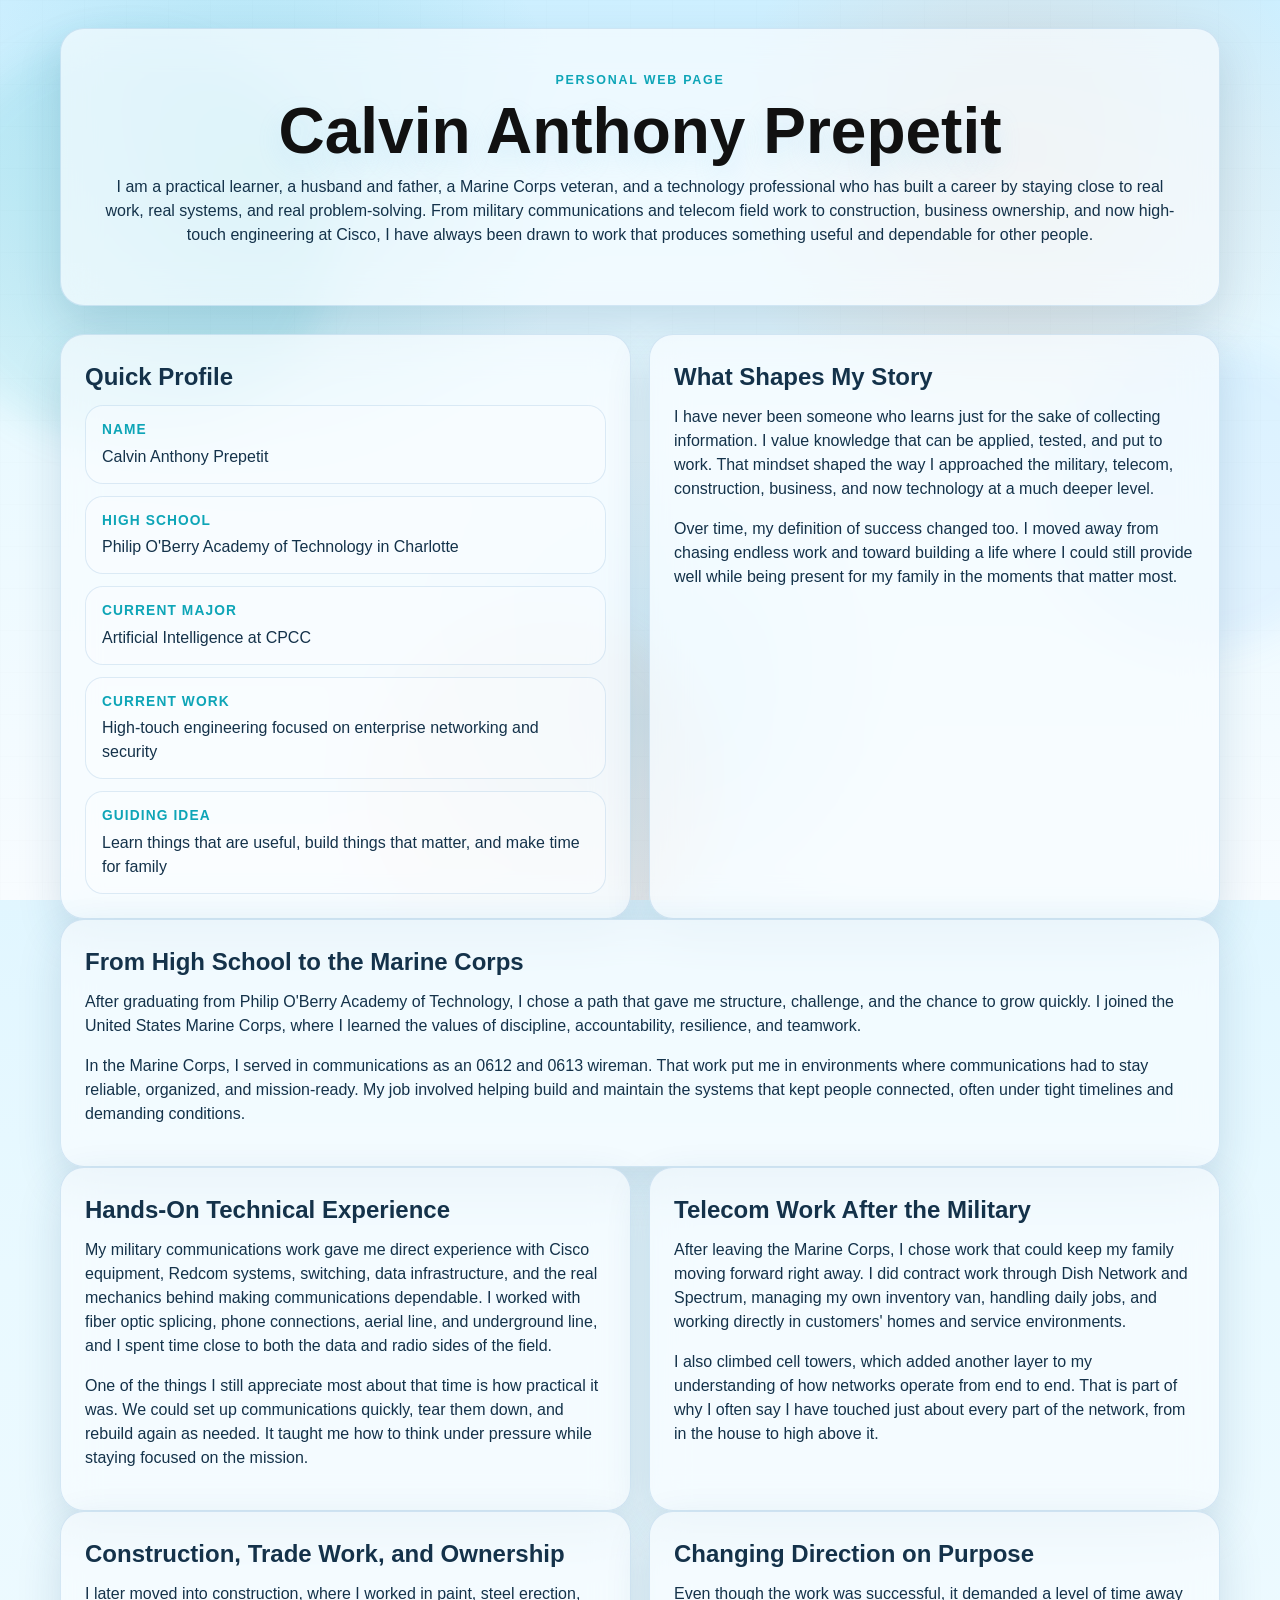
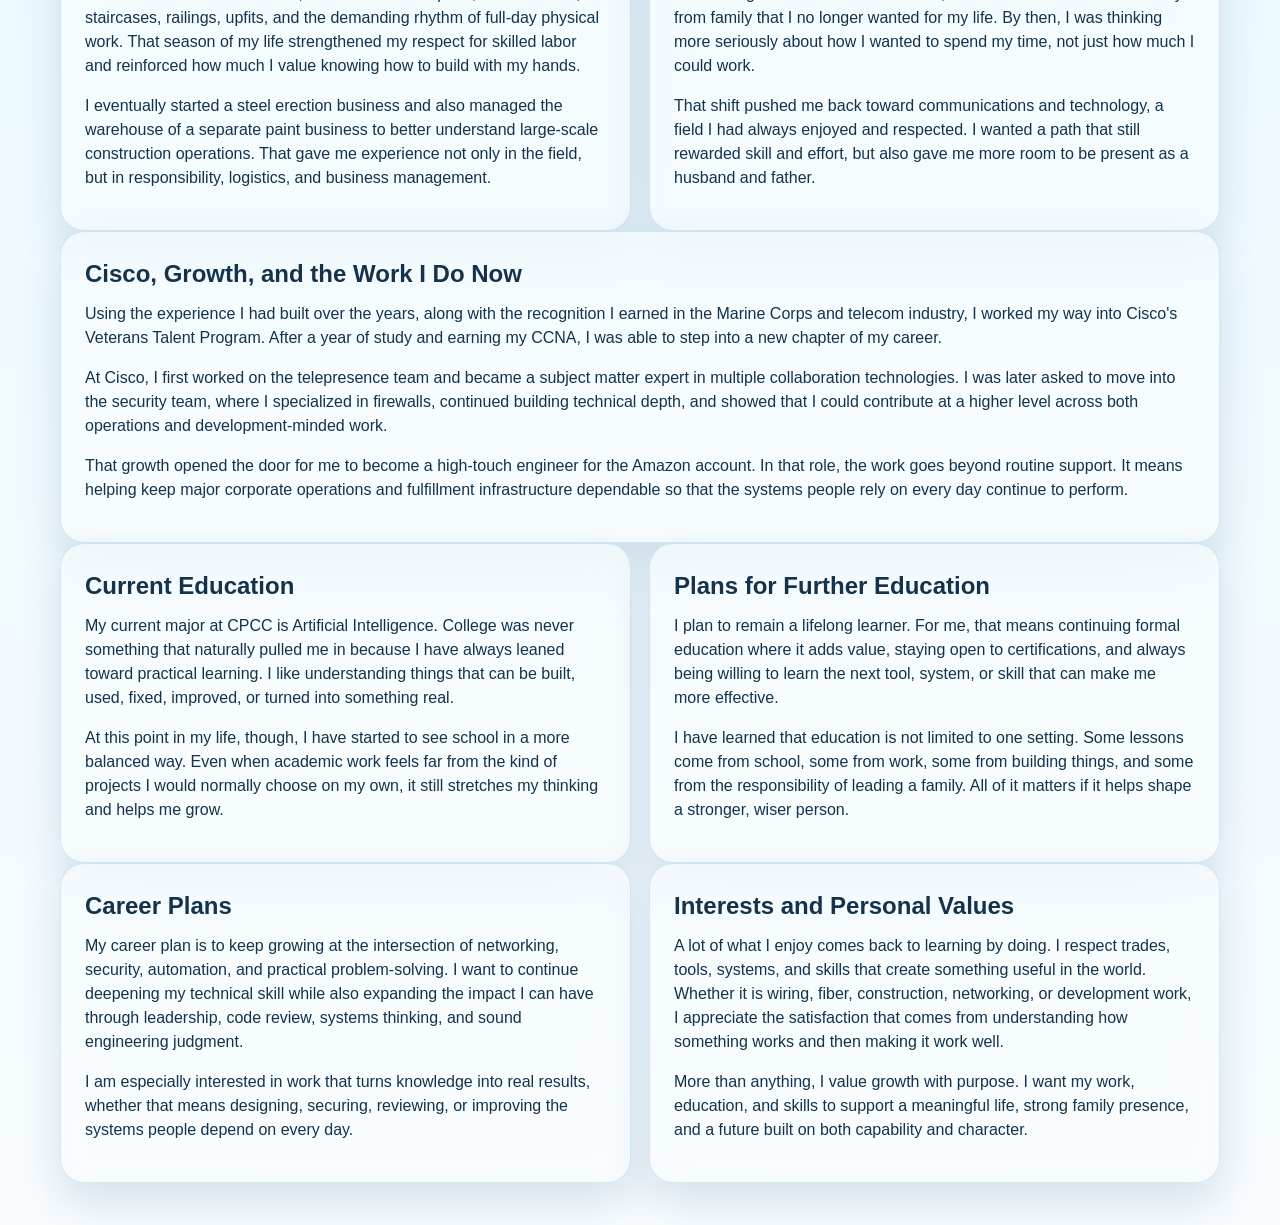
==== personal.html @ 4d592aed "Build personal page from Calvin background" ====
<!DOCTYPE html>
<html lang="en">
  <head>
    <meta charset="UTF-8" />
    <meta name="viewport" content="width=device-width, initial-scale=1.0" />
    <title>Calvin Anthony Prepetit | Personal Web Page</title>
    <link rel="stylesheet" href="styles.css" />
  </head>
  <body>
    <div class="ambient-bg" aria-hidden="true">
      <span class="orb orb-one"></span>
      <span class="orb orb-two"></span>
      <span class="orb orb-three"></span>
      <span class="grid-glow"></span>
    </div>

    <main class="page-shell">
      <section class="hero reveal">
        <p class="eyebrow">Personal Web Page</p>
        <h1>Calvin Anthony Prepetit</h1>
        <p class="hero-copy">
          I am a practical learner, a husband and father, a Marine Corps veteran,
          and a technology professional who has built a career by staying close
          to real work, real systems, and real problem-solving. From military
          communications and telecom field work to construction, business
          ownership, and now high-touch engineering at Cisco, I have always been
          drawn to work that produces something useful and dependable for other
          people.
        </p>
      </section>

      <section class="grid reveal">
        <article class="card span-6 smooth-card">
          <h2>Quick Profile</h2>
          <div class="facts-grid">
            <div class="fact-pill">
              <strong>Name</strong>
              <span>Calvin Anthony Prepetit</span>
            </div>
            <div class="fact-pill">
              <strong>High School</strong>
              <span>Philip O&#39;Berry Academy of Technology in Charlotte</span>
            </div>
            <div class="fact-pill">
              <strong>Current Major</strong>
              <span>Artificial Intelligence at CPCC</span>
            </div>
            <div class="fact-pill">
              <strong>Current Work</strong>
              <span>High-touch engineering focused on enterprise networking and security</span>
            </div>
            <div class="fact-pill">
              <strong>Guiding Idea</strong>
              <span>Learn things that are useful, build things that matter, and make time for family</span>
            </div>
          </div>
        </article>

        <article class="card span-6 smooth-card">
          <h2>What Shapes My Story</h2>
          <p class="tight-copy">
            I have never been someone who learns just for the sake of collecting
            information. I value knowledge that can be applied, tested, and put
            to work. That mindset shaped the way I approached the military,
            telecom, construction, business, and now technology at a much
            deeper level.
          </p>
          <p class="tight-copy">
            Over time, my definition of success changed too. I moved away from
            chasing endless work and toward building a life where I could still
            provide well while being present for my family in the moments that
            matter most.
          </p>
        </article>
      </section>

      <section class="card reveal smooth-card">
        <h2>From High School to the Marine Corps</h2>
        <p class="tight-copy">
          After graduating from Philip O&#39;Berry Academy of Technology, I chose
          a path that gave me structure, challenge, and the chance to grow
          quickly. I joined the United States Marine Corps, where I learned the
          values of discipline, accountability, resilience, and teamwork.
        </p>
        <p class="tight-copy">
          In the Marine Corps, I served in communications as an 0612 and 0613
          wireman. That work put me in environments where communications had to
          stay reliable, organized, and mission-ready. My job involved helping
          build and maintain the systems that kept people connected, often under
          tight timelines and demanding conditions.
        </p>
      </section>

      <section class="grid reveal">
        <article class="card span-6 smooth-card">
          <h2>Hands-On Technical Experience</h2>
          <p class="tight-copy">
            My military communications work gave me direct experience with Cisco
            equipment, Redcom systems, switching, data infrastructure, and the
            real mechanics behind making communications dependable. I worked
            with fiber optic splicing, phone connections, aerial line, and
            underground line, and I spent time close to both the data and radio
            sides of the field.
          </p>
          <p class="tight-copy">
            One of the things I still appreciate most about that time is how
            practical it was. We could set up communications quickly, tear them
            down, and rebuild again as needed. It taught me how to think under
            pressure while staying focused on the mission.
          </p>
        </article>

        <article class="card span-6 smooth-card">
          <h2>Telecom Work After the Military</h2>
          <p class="tight-copy">
            After leaving the Marine Corps, I chose work that could keep my
            family moving forward right away. I did contract work through Dish
            Network and Spectrum, managing my own inventory van, handling daily
            jobs, and working directly in customers&#39; homes and service
            environments.
          </p>
          <p class="tight-copy">
            I also climbed cell towers, which added another layer to my
            understanding of how networks operate from end to end. That is part
            of why I often say I have touched just about every part of the
            network, from in the house to high above it.
          </p>
        </article>
      </section>

      <section class="grid reveal">
        <article class="card span-6 smooth-card">
          <h2>Construction, Trade Work, and Ownership</h2>
          <p class="tight-copy">
            I later moved into construction, where I worked in paint, steel
            erection, staircases, railings, upfits, and the demanding rhythm of
            full-day physical work. That season of my life strengthened my
            respect for skilled labor and reinforced how much I value knowing
            how to build with my hands.
          </p>
          <p class="tight-copy">
            I eventually started a steel erection business and also managed the
            warehouse of a separate paint business to better understand
            large-scale construction operations. That gave me experience not
            only in the field, but in responsibility, logistics, and business
            management.
          </p>
        </article>

        <article class="card span-6 smooth-card">
          <h2>Changing Direction on Purpose</h2>
          <p class="tight-copy">
            Even though the work was successful, it demanded a level of time
            away from family that I no longer wanted for my life. By then, I
            was thinking more seriously about how I wanted to spend my time, not
            just how much I could work.
          </p>
          <p class="tight-copy">
            That shift pushed me back toward communications and technology, a
            field I had always enjoyed and respected. I wanted a path that still
            rewarded skill and effort, but also gave me more room to be present
            as a husband and father.
          </p>
        </article>
      </section>

      <section class="card reveal smooth-card">
        <h2>Cisco, Growth, and the Work I Do Now</h2>
        <p class="tight-copy">
          Using the experience I had built over the years, along with the
          recognition I earned in the Marine Corps and telecom industry, I
          worked my way into Cisco&#39;s Veterans Talent Program. After a year of
          study and earning my CCNA, I was able to step into a new chapter of
          my career.
        </p>
        <p class="tight-copy">
          At Cisco, I first worked on the telepresence team and became a subject
          matter expert in multiple collaboration technologies. I was later
          asked to move into the security team, where I specialized in firewalls,
          continued building technical depth, and showed that I could contribute
          at a higher level across both operations and development-minded work.
        </p>
        <p class="tight-copy">
          That growth opened the door for me to become a high-touch engineer for
          the Amazon account. In that role, the work goes beyond routine
          support. It means helping keep major corporate operations and
          fulfillment infrastructure dependable so that the systems people rely
          on every day continue to perform.
        </p>
      </section>

      <section class="grid reveal">
        <article class="card span-6 smooth-card">
          <h2>Current Education</h2>
          <p class="tight-copy">
            My current major at CPCC is Artificial Intelligence. College was
            never something that naturally pulled me in because I have always
            leaned toward practical learning. I like understanding things that
            can be built, used, fixed, improved, or turned into something real.
          </p>
          <p class="tight-copy">
            At this point in my life, though, I have started to see school in a
            more balanced way. Even when academic work feels far from the kind
            of projects I would normally choose on my own, it still stretches my
            thinking and helps me grow.
          </p>
        </article>

        <article class="card span-6 smooth-card">
          <h2>Plans for Further Education</h2>
          <p class="tight-copy">
            I plan to remain a lifelong learner. For me, that means continuing
            formal education where it adds value, staying open to certifications,
            and always being willing to learn the next tool, system, or skill
            that can make me more effective.
          </p>
          <p class="tight-copy">
            I have learned that education is not limited to one setting. Some
            lessons come from school, some from work, some from building things,
            and some from the responsibility of leading a family. All of it
            matters if it helps shape a stronger, wiser person.
          </p>
        </article>
      </section>

      <section class="grid reveal">
        <article class="card span-6 smooth-card">
          <h2>Career Plans</h2>
          <p class="tight-copy">
            My career plan is to keep growing at the intersection of networking,
            security, automation, and practical problem-solving. I want to
            continue deepening my technical skill while also expanding the
            impact I can have through leadership, code review, systems thinking,
            and sound engineering judgment.
          </p>
          <p class="tight-copy">
            I am especially interested in work that turns knowledge into real
            results, whether that means designing, securing, reviewing, or
            improving the systems people depend on every day.
          </p>
        </article>

        <article class="card span-6 smooth-card">
          <h2>Interests and Personal Values</h2>
          <p class="tight-copy">
            A lot of what I enjoy comes back to learning by doing. I respect
            trades, tools, systems, and skills that create something useful in
            the world. Whether it is wiring, fiber, construction, networking,
            or development work, I appreciate the satisfaction that comes from
            understanding how something works and then making it work well.
          </p>
          <p class="tight-copy">
            More than anything, I value growth with purpose. I want my work,
            education, and skills to support a meaningful life, strong family
            presence, and a future built on both capability and character.
          </p>
        </article>
      </section>
    </main>

    <script src="family.js"></script>
  </body>
</html>
---- styles.css ----
* {
  box-sizing: border-box;
}

:root {
  --bg: #dff4ff;
  --paper: rgba(245, 252, 255, 0.8);
  --ink: #14324a;
  --muted: #4d6c84;
  --accent: #0ea5b7;
  --accent-soft: rgba(14, 165, 183, 0.14);
  --warm: #ff8f5a;
  --border: rgba(82, 144, 197, 0.2);
  --shadow: 0 18px 44px rgba(25, 82, 120, 0.16);
  --glass: rgba(248, 253, 255, 0.7);
}

body {
  margin: 0;
  font-family: "Trebuchet MS", "Segoe UI", sans-serif;
  color: var(--ink);
  background: linear-gradient(180deg, #cdefff 0%, #e9f9ff 45%, #f8fcff 100%);
  line-height: 1.5;
  overflow-x: hidden;
}

a {
  color: var(--accent);
}

img {
  display: block;
  max-width: 100%;
}

.page-shell {
  width: min(1160px, calc(100% - 28px));
  margin: 0 auto;
  padding: 28px 0 42px;
  position: relative;
  z-index: 1;
}

.ambient-bg {
  position: fixed;
  inset: 0;
  overflow: hidden;
  pointer-events: none;
  z-index: 0;
  background:
    radial-gradient(circle at 20% 20%, rgba(14, 165, 183, 0.2), transparent 26%),
    radial-gradient(circle at 80% 18%, rgba(255, 143, 90, 0.18), transparent 24%),
    radial-gradient(circle at 50% 80%, rgba(125, 211, 252, 0.22), transparent 28%),
    linear-gradient(180deg, #cdefff 0%, #e9f9ff 45%, #f8fcff 100%);
}

.orb,
.grid-glow {
  position: absolute;
  border-radius: 50%;
  filter: blur(18px);
  opacity: 0.55;
}

.orb-one {
  width: 32vw;
  height: 32vw;
  min-width: 280px;
  min-height: 280px;
  background: rgba(14, 165, 183, 0.18);
  top: 4%;
  left: -6%;
  animation: floatOne 18s ease-in-out infinite;
}

.orb-two {
  width: 24vw;
  height: 24vw;
  min-width: 240px;
  min-height: 240px;
  background: rgba(87, 167, 255, 0.16);
  top: 38%;
  right: -6%;
  animation: floatTwo 24s ease-in-out infinite;
}

.orb-three {
  width: 28vw;
  height: 28vw;
  min-width: 260px;
  min-height: 260px;
  background: rgba(255, 143, 90, 0.16);
  bottom: -8%;
  left: 28%;
  animation: floatThree 22s ease-in-out infinite;
}

.grid-glow {
  inset: 0;
  border-radius: 0;
  filter: none;
  opacity: 0.16;
  background-image:
    linear-gradient(rgba(20, 50, 74, 0.05) 1px, transparent 1px),
    linear-gradient(90deg, rgba(20, 50, 74, 0.05) 1px, transparent 1px);
  background-size: 42px 42px;
}

.hero,
.card,
.notice,
.member-card {
  background: var(--glass);
  border: 1px solid var(--border);
  border-radius: 24px;
  box-shadow: var(--shadow);
  backdrop-filter: blur(18px);
}

.hero {
  padding: 42px 38px;
  margin-bottom: 28px;
  text-align: center;
}

.hero h1 {
  text-shadow: 0 10px 24px rgba(115, 196, 231, 0.18);
}

.eyebrow {
  margin: 0 0 8px;
  text-transform: uppercase;
  letter-spacing: 0.14em;
  font-size: 0.78rem;
  color: var(--accent);
  font-weight: 800;
}

h1,
h2,
h3,
p {
  margin-top: 0;
}

h1 {
  font-size: clamp(2.2rem, 5vw, 4rem);
  margin-bottom: 10px;
  line-height: 1.05;
}

h2 {
  margin-bottom: 10px;
}

.hero-copy,
.tight-copy,
.notice p {
  max-width: none;
}

.hero-photo {
  overflow: hidden;
  background: var(--glass);
  border: 1px solid var(--border);
  border-radius: 24px;
  box-shadow: var(--shadow);
  margin-bottom: 28px;
  backdrop-filter: blur(18px);
}

.family-strip {
  display: grid;
  grid-template-columns: repeat(3, minmax(0, 1fr));
  gap: 18px;
  margin-bottom: 28px;
}

.family-together-card {
  overflow: hidden;
  background: var(--glass);
  border: 1px solid var(--border);
  border-radius: 24px;
  box-shadow: var(--shadow);
  backdrop-filter: blur(18px);
}

.family-together-card img {
  width: 100%;
  height: 250px;
  object-fit: contain;
  object-position: center;
  background:
    radial-gradient(circle at top, rgba(125, 211, 252, 0.28), transparent 42%),
    linear-gradient(180deg, rgba(235, 248, 255, 0.96), rgba(219, 242, 255, 0.9));
  border-bottom: 1px solid var(--border);
}

.hero-photo img {
  width: 100%;
  height: 560px;
  object-fit: cover;
  object-position: center;
  background:
    radial-gradient(circle at top, rgba(255, 210, 120, 0.22), transparent 36%),
    radial-gradient(circle at bottom, rgba(125, 211, 252, 0.2), transparent 38%),
    linear-gradient(180deg, rgba(241, 251, 255, 0.98), rgba(226, 245, 255, 0.92));
  border-bottom: 1px solid var(--border);
}

.photo-copy {
  padding: 18px 18px 22px;
}

.photo-copy p {
  color: var(--muted);
  margin-bottom: 0;
}

.section-header {
  margin: 0 0 16px;
  text-align: center;
}

.section-header h2,
.hero h1 {
  color: #111111;
  font-weight: 800;
}

.section-header h2 {
  font-size: clamp(2rem, 4vw, 2.8rem);
}

.member-stack {
  display: flex;
  flex-direction: column;
  gap: 22px;
  margin-bottom: 24px;
}

.member-band {
  display: grid;
  grid-template-columns: 330px 1fr;
  gap: 22px;
  align-items: stretch;
  padding: 22px;
  background: var(--glass);
  border: 1px solid var(--border);
  border-radius: 24px;
  box-shadow: var(--shadow);
  backdrop-filter: blur(18px);
}

.vacation-card {
  padding: 22px;
}

.member-photo-large {
  width: 100%;
  height: 100%;
  min-height: 360px;
  object-fit: cover;
  object-position: center;
  border-radius: 18px;
  border: 1px solid var(--border);
  background:
    radial-gradient(circle at top, rgba(125, 211, 252, 0.24), transparent 40%),
    linear-gradient(180deg, rgba(240, 250, 255, 0.97), rgba(225, 244, 255, 0.9));
}

.member-copy {
  display: flex;
  flex-direction: column;
}

.member-role {
  color: var(--muted);
  font-weight: 700;
  margin-bottom: 10px;
}

.mini-gallery {
  margin-top: 14px;
}

.mini-gallery img {
  width: 100%;
  height: auto;
  max-height: none;
  object-fit: contain;
  object-position: top center;
  border-radius: 18px;
  border: 1px solid var(--border);
  background: none;
}

.grid {
  display: grid;
  grid-template-columns: repeat(12, 1fr);
  gap: 18px;
}

.card {
  padding: 24px;
}

.span-6 {
  grid-column: span 6;
}

.full-span {
  grid-column: 1 / -1;
}

.details-list {
  padding-left: 18px;
  margin-bottom: 0;
}

.facts-grid {
  display: grid;
  gap: 12px;
}

.fact-pill {
  display: grid;
  gap: 4px;
  padding: 14px 16px;
  border-radius: 18px;
  background: rgba(255, 255, 255, 0.34);
  border: 1px solid rgba(82, 144, 197, 0.18);
}

.fact-pill strong {
  font-size: 0.86rem;
  text-transform: uppercase;
  letter-spacing: 0.08em;
  color: var(--accent);
}

.fact-pill span {
  color: var(--ink);
}

.compact-list li + li,
.details-list li + li {
  margin-top: 7px;
}

.tag {
  display: inline-block;
  font-size: 0.78rem;
  padding: 4px 10px;
  border-radius: 999px;
  background: var(--accent-soft);
  color: var(--accent);
  margin-bottom: 10px;
  font-weight: 700;
  width: fit-content;
}

.notice {
  padding: 24px;
  margin-top: 24px;
}

.wheel-gallery {
  overflow: hidden;
  margin-top: 10px;
  position: relative;
  mask-image: linear-gradient(90deg, transparent 0, black 8%, black 92%, transparent 100%);
}

.wheel-track {
  display: flex;
  gap: 18px;
  will-change: transform;
}

.wheel-card {
  background: var(--glass);
  border: 1px solid var(--border);
  border-radius: 22px;
  box-shadow: var(--shadow);
  overflow: hidden;
  backdrop-filter: blur(18px);
  min-width: 320px;
  flex: 0 0 320px;
}

.wheel-card img {
  width: 100%;
  height: 220px;
  object-fit: cover;
  object-position: center;
  border-bottom: 1px solid var(--border);
}

.wheel-card p {
  padding: 14px 16px 16px;
  margin-bottom: 0;
  color: var(--muted);
  font-weight: 700;
}

.footer {
  margin-top: 20px;
  font-size: 0.95rem;
  color: var(--muted);
}

.reveal {
  opacity: 0;
  transform: translateY(26px);
  transition: opacity 0.7s ease, transform 0.7s ease;
}

.reveal.is-visible {
  opacity: 1;
  transform: translateY(0);
}

.smooth-card {
  transition: transform 0.35s ease, border-color 0.35s ease, box-shadow 0.35s ease;
}

.smooth-card:hover {
  transform: translateY(-6px);
  border-color: rgba(14, 165, 183, 0.34);
  box-shadow: 0 24px 54px rgba(67, 136, 186, 0.2);
}

@keyframes floatOne {
  0%, 100% { transform: translate3d(0, 0, 0) scale(1); }
  50% { transform: translate3d(30px, 24px, 0) scale(1.08); }
}

@keyframes floatTwo {
  0%, 100% { transform: translate3d(0, 0, 0) scale(1); }
  50% { transform: translate3d(-34px, 32px, 0) scale(1.05); }
}

@keyframes floatThree {
  0%, 100% { transform: translate3d(0, 0, 0) scale(1); }
  50% { transform: translate3d(18px, -28px, 0) scale(1.07); }
}

@media (max-width: 980px) {
  .family-strip {
    grid-template-columns: 1fr;
  }

  .member-band {
    grid-template-columns: 1fr;
  }
}

@media (max-width: 760px) {
  .grid {
    grid-template-columns: 1fr;
  }

  .span-6 {
    grid-column: 1 / -1;
  }

  .hero,
  .card,
  .notice,
  .hero-photo,
  .family-together-card,
  .member-band,
  .wheel-card {
    border-radius: 18px;
  }

  .hero {
    padding: 24px;
  }

  .hero-photo img {
    height: auto;
  }
}

@media (prefers-reduced-motion: reduce) {
  .orb,
  .reveal,
  .smooth-card,
  .wheel-gallery {
    animation: none !important;
    transition: none !important;
  }

  .reveal {
    opacity: 1;
    transform: none;
  }
}
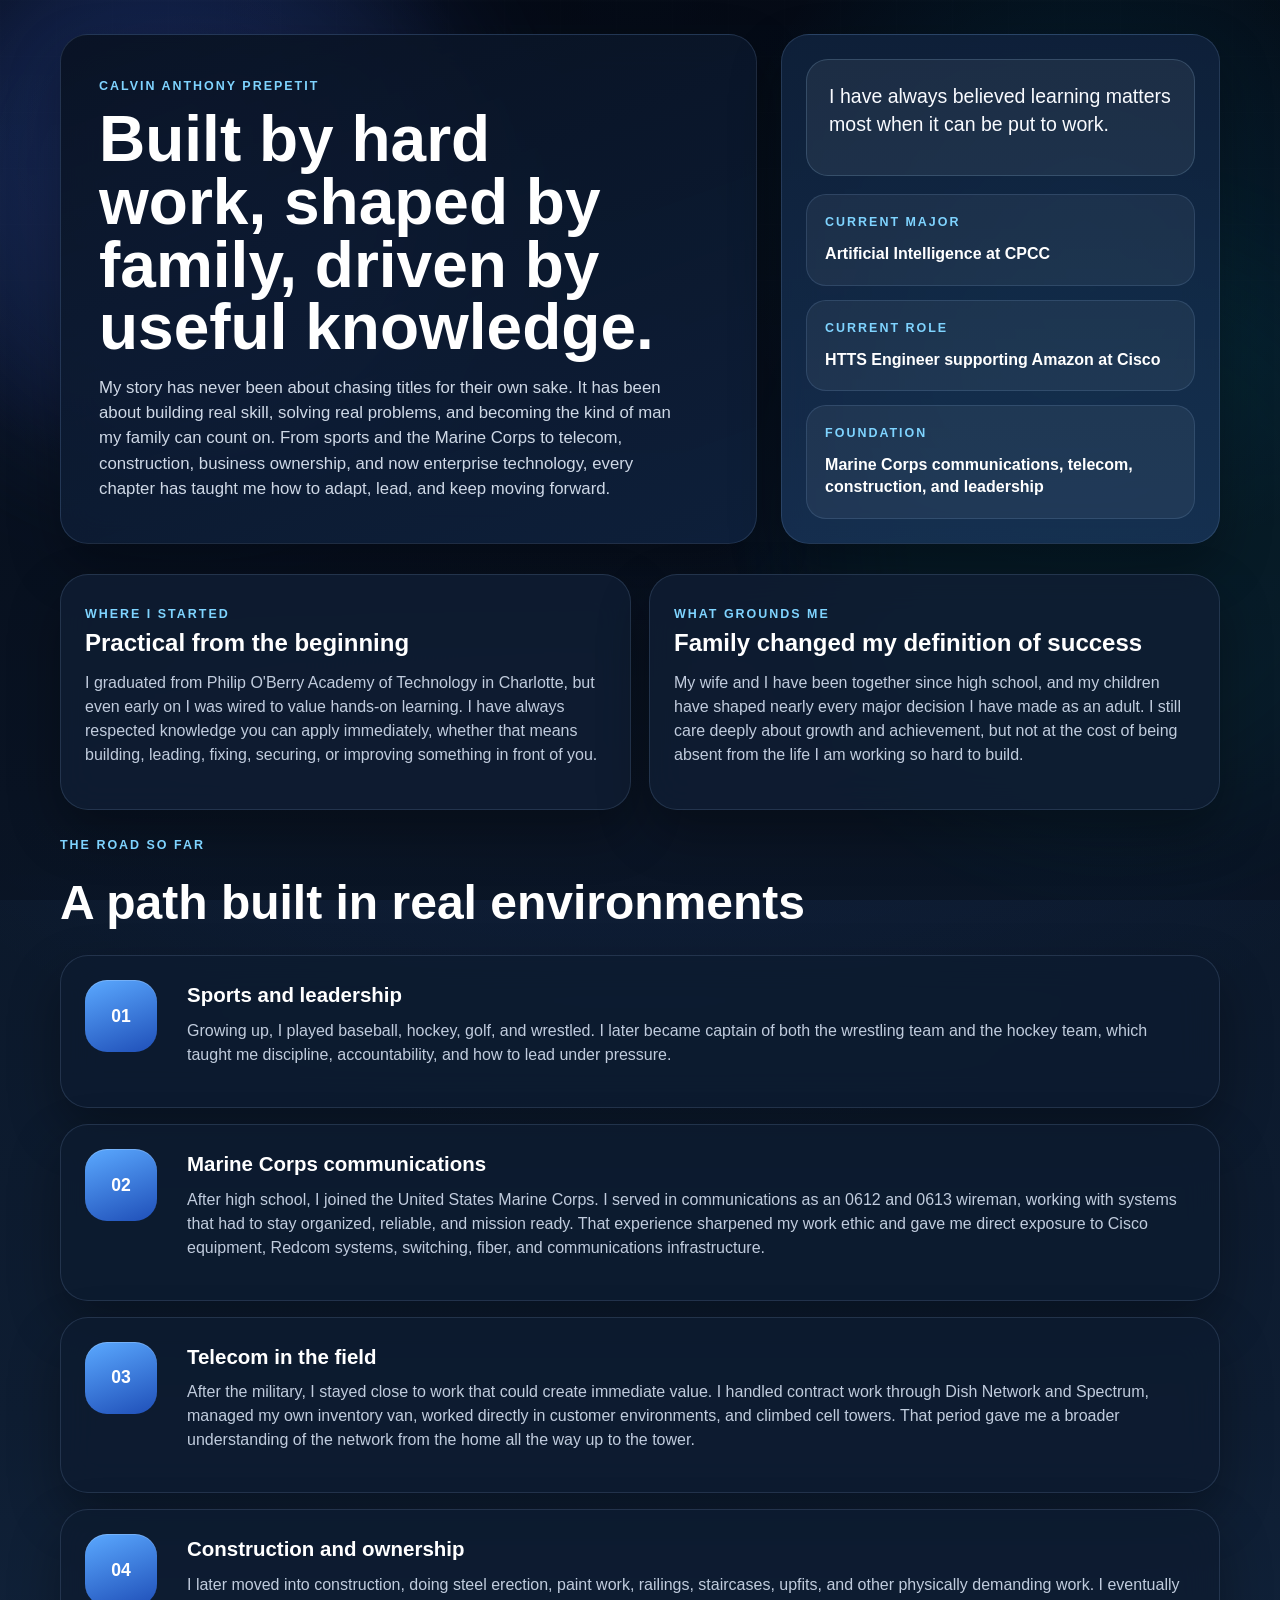
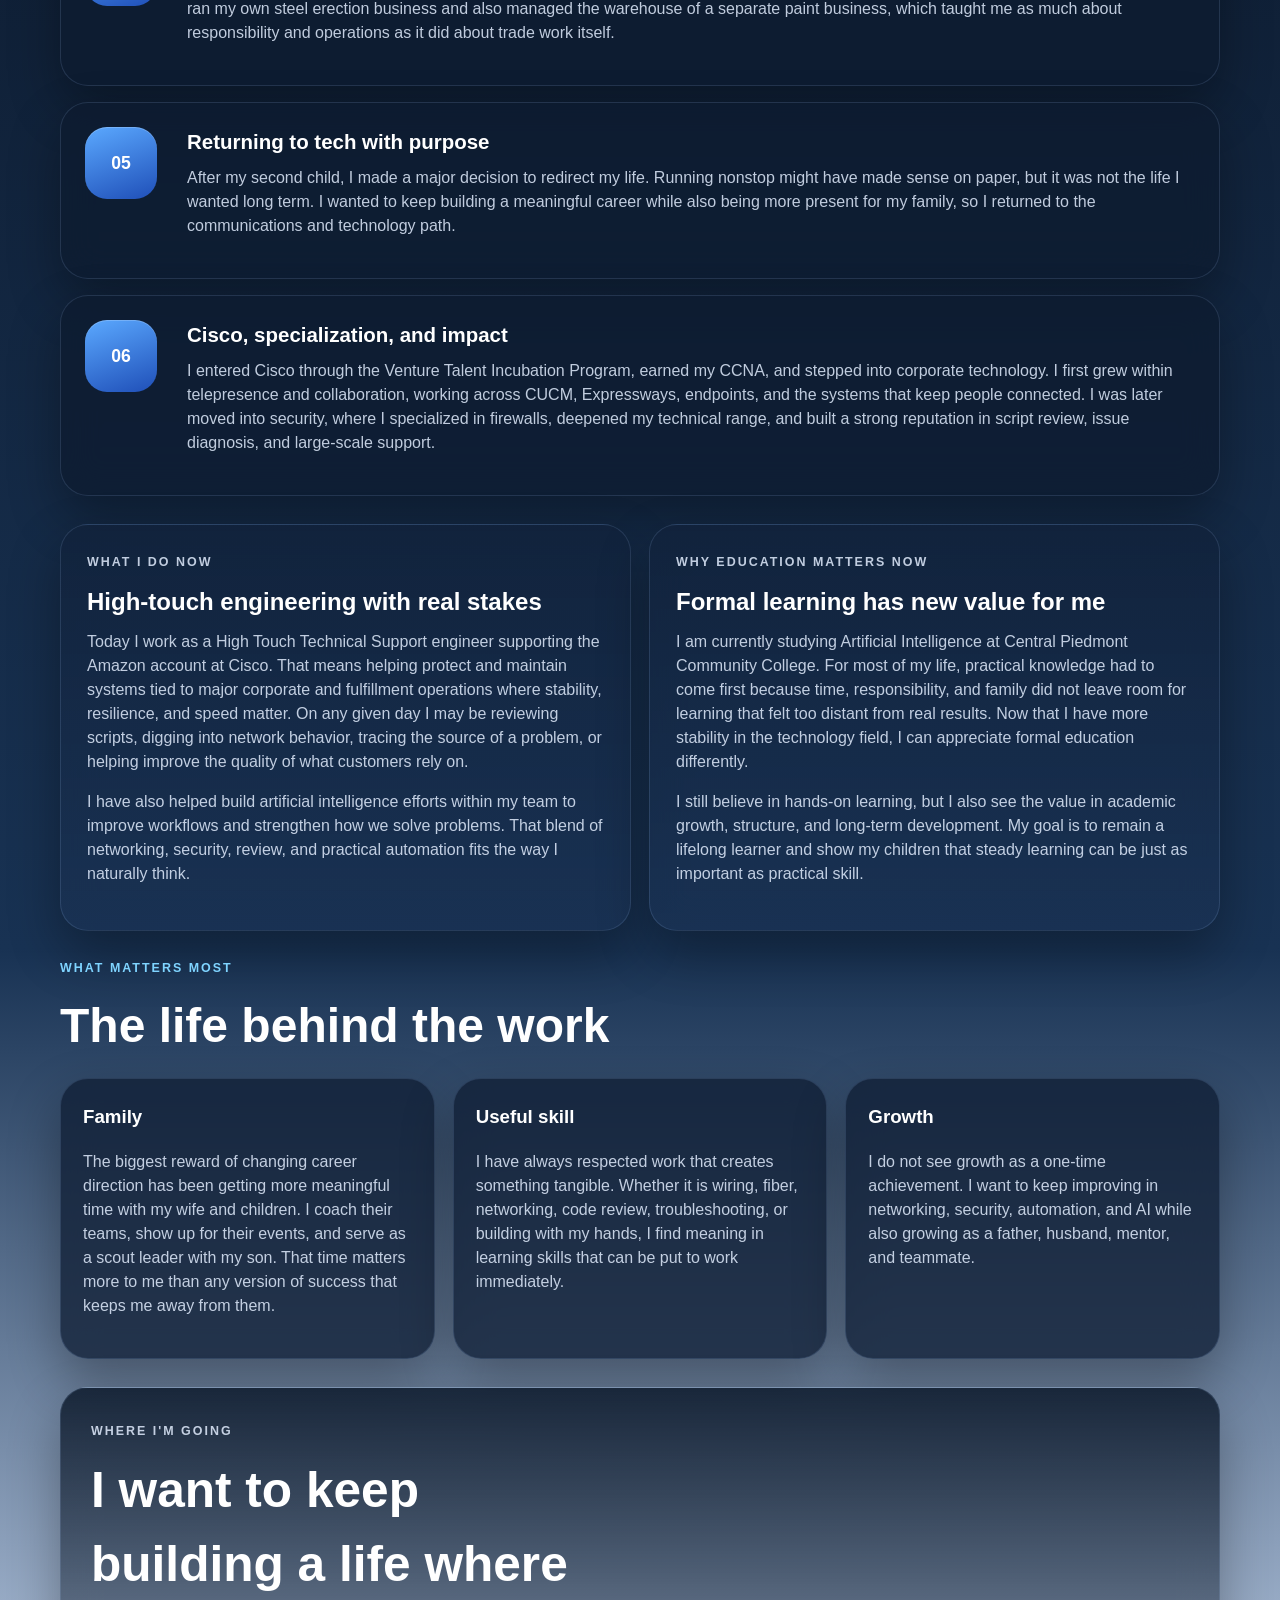
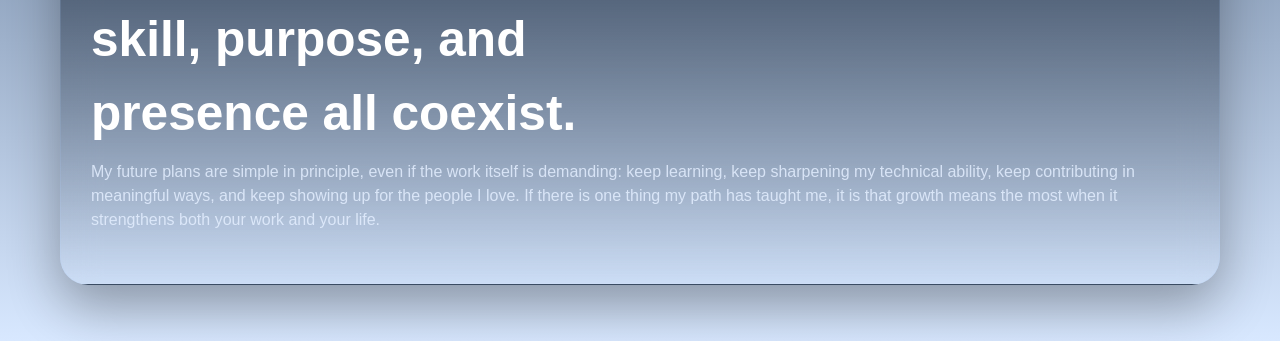
==== commit 4e3a5cf0: "Redesign personal page with bold standalone layout" ====
--- a/personal.html
+++ b/personal.html
@@ -6,255 +6,265 @@
     <title>Calvin Anthony Prepetit | Personal Web Page</title>
     <link rel="stylesheet" href="styles.css" />
   </head>
-  <body>
-    <div class="ambient-bg" aria-hidden="true">
-      <span class="orb orb-one"></span>
-      <span class="orb orb-two"></span>
-      <span class="orb orb-three"></span>
-      <span class="grid-glow"></span>
+  <body class="personal-page">
+    <div class="personal-bg" aria-hidden="true">
+      <span class="personal-beam personal-beam-one"></span>
+      <span class="personal-beam personal-beam-two"></span>
+      <span class="personal-grid"></span>
     </div>
 
-    <main class="page-shell">
-      <section class="hero reveal">
-        <p class="eyebrow">Personal Web Page</p>
-        <h1>Calvin Anthony Prepetit</h1>
-        <p class="hero-copy">
-          I am a practical learner, a husband and father, a Marine Corps veteran,
-          and a technology professional who has built a career by staying close
-          to real work, real systems, and real problem-solving. From military
-          communications and telecom field work to construction, business
-          ownership, and now high-touch engineering at Cisco, I have always been
-          drawn to work that produces something useful and dependable for other
-          people.
+    <main class="page-shell personal-shell">
+      <section class="personal-hero reveal">
+        <div class="personal-hero-copy">
+          <p class="personal-kicker">Calvin Anthony Prepetit</p>
+          <h1>Built by hard work, shaped by family, driven by useful knowledge.</h1>
+          <p class="personal-lead">
+            My story has never been about chasing titles for their own sake. It
+            has been about building real skill, solving real problems, and
+            becoming the kind of man my family can count on. From sports and the
+            Marine Corps to telecom, construction, business ownership, and now
+            enterprise technology, every chapter has taught me how to adapt,
+            lead, and keep moving forward.
+          </p>
+        </div>
+
+        <div class="personal-hero-panel smooth-card">
+          <div class="personal-quote">
+            <p>
+              I have always believed learning matters most when it can be put
+              to work.
+            </p>
+          </div>
+          <div class="personal-stat-grid">
+            <div class="personal-stat">
+              <span class="personal-stat-label">Current Major</span>
+              <strong>Artificial Intelligence at CPCC</strong>
+            </div>
+            <div class="personal-stat">
+              <span class="personal-stat-label">Current Role</span>
+              <strong>HTTS Engineer supporting Amazon at Cisco</strong>
+            </div>
+            <div class="personal-stat">
+              <span class="personal-stat-label">Foundation</span>
+              <strong>Marine Corps communications, telecom, construction, and leadership</strong>
+            </div>
+          </div>
+        </div>
+      </section>
+
+      <section class="personal-storyband reveal">
+        <article class="storyband-card smooth-card">
+          <span class="storyband-label">Where I Started</span>
+          <h2>Practical from the beginning</h2>
+          <p>
+            I graduated from Philip O&#39;Berry Academy of Technology in Charlotte,
+            but even early on I was wired to value hands-on learning. I have
+            always respected knowledge you can apply immediately, whether that
+            means building, leading, fixing, securing, or improving something in
+            front of you.
+          </p>
+        </article>
+
+        <article class="storyband-card smooth-card">
+          <span class="storyband-label">What Grounds Me</span>
+          <h2>Family changed my definition of success</h2>
+          <p>
+            My wife and I have been together since high school, and my children
+            have shaped nearly every major decision I have made as an adult. I
+            still care deeply about growth and achievement, but not at the cost
+            of being absent from the life I am working so hard to build.
+          </p>
+        </article>
+      </section>
+
+      <section class="personal-section reveal">
+        <div class="personal-heading">
+          <p class="personal-section-kicker">The Road So Far</p>
+          <h2>A path built in real environments</h2>
+        </div>
+
+        <div class="journey-list">
+          <article class="journey-step smooth-card">
+            <div class="journey-marker">01</div>
+            <div class="journey-copy">
+              <h3>Sports and leadership</h3>
+              <p>
+                Growing up, I played baseball, hockey, golf, and wrestled. I
+                later became captain of both the wrestling team and the hockey
+                team, which taught me discipline, accountability, and how to
+                lead under pressure.
+              </p>
+            </div>
+          </article>
+
+          <article class="journey-step smooth-card">
+            <div class="journey-marker">02</div>
+            <div class="journey-copy">
+              <h3>Marine Corps communications</h3>
+              <p>
+                After high school, I joined the United States Marine Corps. I
+                served in communications as an 0612 and 0613 wireman, working
+                with systems that had to stay organized, reliable, and mission
+                ready. That experience sharpened my work ethic and gave me
+                direct exposure to Cisco equipment, Redcom systems, switching,
+                fiber, and communications infrastructure.
+              </p>
+            </div>
+          </article>
+
+          <article class="journey-step smooth-card">
+            <div class="journey-marker">03</div>
+            <div class="journey-copy">
+              <h3>Telecom in the field</h3>
+              <p>
+                After the military, I stayed close to work that could create
+                immediate value. I handled contract work through Dish Network
+                and Spectrum, managed my own inventory van, worked directly in
+                customer environments, and climbed cell towers. That period gave
+                me a broader understanding of the network from the home all the
+                way up to the tower.
+              </p>
+            </div>
+          </article>
+
+          <article class="journey-step smooth-card">
+            <div class="journey-marker">04</div>
+            <div class="journey-copy">
+              <h3>Construction and ownership</h3>
+              <p>
+                I later moved into construction, doing steel erection, paint
+                work, railings, staircases, upfits, and other physically
+                demanding work. I eventually ran my own steel erection business
+                and also managed the warehouse of a separate paint business,
+                which taught me as much about responsibility and operations as
+                it did about trade work itself.
+              </p>
+            </div>
+          </article>
+
+          <article class="journey-step smooth-card">
+            <div class="journey-marker">05</div>
+            <div class="journey-copy">
+              <h3>Returning to tech with purpose</h3>
+              <p>
+                After my second child, I made a major decision to redirect my
+                life. Running nonstop might have made sense on paper, but it was
+                not the life I wanted long term. I wanted to keep building a
+                meaningful career while also being more present for my family,
+                so I returned to the communications and technology path.
+              </p>
+            </div>
+          </article>
+
+          <article class="journey-step smooth-card">
+            <div class="journey-marker">06</div>
+            <div class="journey-copy">
+              <h3>Cisco, specialization, and impact</h3>
+              <p>
+                I entered Cisco through the Venture Talent Incubation Program,
+                earned my CCNA, and stepped into corporate technology. I first
+                grew within telepresence and collaboration, working across CUCM,
+                Expressways, endpoints, and the systems that keep people
+                connected. I was later moved into security, where I specialized
+                in firewalls, deepened my technical range, and built a strong
+                reputation in script review, issue diagnosis, and large-scale
+                support.
+              </p>
+            </div>
+          </article>
+        </div>
+      </section>
+
+      <section class="personal-duo reveal">
+        <article class="personal-feature smooth-card">
+          <p class="personal-section-kicker">What I Do Now</p>
+          <h2>High-touch engineering with real stakes</h2>
+          <p>
+            Today I work as a High Touch Technical Support engineer supporting
+            the Amazon account at Cisco. That means helping protect and maintain
+            systems tied to major corporate and fulfillment operations where
+            stability, resilience, and speed matter. On any given day I may be
+            reviewing scripts, digging into network behavior, tracing the source
+            of a problem, or helping improve the quality of what customers rely
+            on.
+          </p>
+          <p>
+            I have also helped build artificial intelligence efforts within my
+            team to improve workflows and strengthen how we solve problems. That
+            blend of networking, security, review, and practical automation fits
+            the way I naturally think.
+          </p>
+        </article>
+
+        <article class="personal-feature smooth-card">
+          <p class="personal-section-kicker">Why Education Matters Now</p>
+          <h2>Formal learning has new value for me</h2>
+          <p>
+            I am currently studying Artificial Intelligence at Central Piedmont
+            Community College. For most of my life, practical knowledge had to
+            come first because time, responsibility, and family did not leave
+            room for learning that felt too distant from real results. Now that
+            I have more stability in the technology field, I can appreciate
+            formal education differently.
+          </p>
+          <p>
+            I still believe in hands-on learning, but I also see the value in
+            academic growth, structure, and long-term development. My goal is
+            to remain a lifelong learner and show my children that steady
+            learning can be just as important as practical skill.
+          </p>
+        </article>
+      </section>
+
+      <section class="personal-section reveal">
+        <div class="personal-heading">
+          <p class="personal-section-kicker">What Matters Most</p>
+          <h2>The life behind the work</h2>
+        </div>
+
+        <div class="values-grid">
+          <article class="value-card smooth-card">
+            <h3>Family</h3>
+            <p>
+              The biggest reward of changing career direction has been getting
+              more meaningful time with my wife and children. I coach their
+              teams, show up for their events, and serve as a scout leader with
+              my son. That time matters more to me than any version of success
+              that keeps me away from them.
+            </p>
+          </article>
+
+          <article class="value-card smooth-card">
+            <h3>Useful skill</h3>
+            <p>
+              I have always respected work that creates something tangible.
+              Whether it is wiring, fiber, networking, code review,
+              troubleshooting, or building with my hands, I find meaning in
+              learning skills that can be put to work immediately.
+            </p>
+          </article>
+
+          <article class="value-card smooth-card">
+            <h3>Growth</h3>
+            <p>
+              I do not see growth as a one-time achievement. I want to keep
+              improving in networking, security, automation, and AI while also
+              growing as a father, husband, mentor, and teammate.
+            </p>
+          </article>
+        </div>
+      </section>
+
+      <section class="personal-closing reveal">
+        <p class="personal-section-kicker">Where I&#39;m Going</p>
+        <h2>I want to keep building a life where skill, purpose, and presence all coexist.</h2>
+        <p>
+          My future plans are simple in principle, even if the work itself is
+          demanding: keep learning, keep sharpening my technical ability, keep
+          contributing in meaningful ways, and keep showing up for the people I
+          love. If there is one thing my path has taught me, it is that growth
+          means the most when it strengthens both your work and your life.
         </p>
-      </section>
-
-      <section class="grid reveal">
-        <article class="card span-6 smooth-card">
-          <h2>Quick Profile</h2>
-          <div class="facts-grid">
-            <div class="fact-pill">
-              <strong>Name</strong>
-              <span>Calvin Anthony Prepetit</span>
-            </div>
-            <div class="fact-pill">
-              <strong>High School</strong>
-              <span>Philip O&#39;Berry Academy of Technology in Charlotte</span>
-            </div>
-            <div class="fact-pill">
-              <strong>Current Major</strong>
-              <span>Artificial Intelligence at CPCC</span>
-            </div>
-            <div class="fact-pill">
-              <strong>Current Work</strong>
-              <span>High-touch engineering focused on enterprise networking and security</span>
-            </div>
-            <div class="fact-pill">
-              <strong>Guiding Idea</strong>
-              <span>Learn things that are useful, build things that matter, and make time for family</span>
-            </div>
-          </div>
-        </article>
-
-        <article class="card span-6 smooth-card">
-          <h2>What Shapes My Story</h2>
-          <p class="tight-copy">
-            I have never been someone who learns just for the sake of collecting
-            information. I value knowledge that can be applied, tested, and put
-            to work. That mindset shaped the way I approached the military,
-            telecom, construction, business, and now technology at a much
-            deeper level.
-          </p>
-          <p class="tight-copy">
-            Over time, my definition of success changed too. I moved away from
-            chasing endless work and toward building a life where I could still
-            provide well while being present for my family in the moments that
-            matter most.
-          </p>
-        </article>
-      </section>
-
-      <section class="card reveal smooth-card">
-        <h2>From High School to the Marine Corps</h2>
-        <p class="tight-copy">
-          After graduating from Philip O&#39;Berry Academy of Technology, I chose
-          a path that gave me structure, challenge, and the chance to grow
-          quickly. I joined the United States Marine Corps, where I learned the
-          values of discipline, accountability, resilience, and teamwork.
-        </p>
-        <p class="tight-copy">
-          In the Marine Corps, I served in communications as an 0612 and 0613
-          wireman. That work put me in environments where communications had to
-          stay reliable, organized, and mission-ready. My job involved helping
-          build and maintain the systems that kept people connected, often under
-          tight timelines and demanding conditions.
-        </p>
-      </section>
-
-      <section class="grid reveal">
-        <article class="card span-6 smooth-card">
-          <h2>Hands-On Technical Experience</h2>
-          <p class="tight-copy">
-            My military communications work gave me direct experience with Cisco
-            equipment, Redcom systems, switching, data infrastructure, and the
-            real mechanics behind making communications dependable. I worked
-            with fiber optic splicing, phone connections, aerial line, and
-            underground line, and I spent time close to both the data and radio
-            sides of the field.
-          </p>
-          <p class="tight-copy">
-            One of the things I still appreciate most about that time is how
-            practical it was. We could set up communications quickly, tear them
-            down, and rebuild again as needed. It taught me how to think under
-            pressure while staying focused on the mission.
-          </p>
-        </article>
-
-        <article class="card span-6 smooth-card">
-          <h2>Telecom Work After the Military</h2>
-          <p class="tight-copy">
-            After leaving the Marine Corps, I chose work that could keep my
-            family moving forward right away. I did contract work through Dish
-            Network and Spectrum, managing my own inventory van, handling daily
-            jobs, and working directly in customers&#39; homes and service
-            environments.
-          </p>
-          <p class="tight-copy">
-            I also climbed cell towers, which added another layer to my
-            understanding of how networks operate from end to end. That is part
-            of why I often say I have touched just about every part of the
-            network, from in the house to high above it.
-          </p>
-        </article>
-      </section>
-
-      <section class="grid reveal">
-        <article class="card span-6 smooth-card">
-          <h2>Construction, Trade Work, and Ownership</h2>
-          <p class="tight-copy">
-            I later moved into construction, where I worked in paint, steel
-            erection, staircases, railings, upfits, and the demanding rhythm of
-            full-day physical work. That season of my life strengthened my
-            respect for skilled labor and reinforced how much I value knowing
-            how to build with my hands.
-          </p>
-          <p class="tight-copy">
-            I eventually started a steel erection business and also managed the
-            warehouse of a separate paint business to better understand
-            large-scale construction operations. That gave me experience not
-            only in the field, but in responsibility, logistics, and business
-            management.
-          </p>
-        </article>
-
-        <article class="card span-6 smooth-card">
-          <h2>Changing Direction on Purpose</h2>
-          <p class="tight-copy">
-            Even though the work was successful, it demanded a level of time
-            away from family that I no longer wanted for my life. By then, I
-            was thinking more seriously about how I wanted to spend my time, not
-            just how much I could work.
-          </p>
-          <p class="tight-copy">
-            That shift pushed me back toward communications and technology, a
-            field I had always enjoyed and respected. I wanted a path that still
-            rewarded skill and effort, but also gave me more room to be present
-            as a husband and father.
-          </p>
-        </article>
-      </section>
-
-      <section class="card reveal smooth-card">
-        <h2>Cisco, Growth, and the Work I Do Now</h2>
-        <p class="tight-copy">
-          Using the experience I had built over the years, along with the
-          recognition I earned in the Marine Corps and telecom industry, I
-          worked my way into Cisco&#39;s Veterans Talent Program. After a year of
-          study and earning my CCNA, I was able to step into a new chapter of
-          my career.
-        </p>
-        <p class="tight-copy">
-          At Cisco, I first worked on the telepresence team and became a subject
-          matter expert in multiple collaboration technologies. I was later
-          asked to move into the security team, where I specialized in firewalls,
-          continued building technical depth, and showed that I could contribute
-          at a higher level across both operations and development-minded work.
-        </p>
-        <p class="tight-copy">
-          That growth opened the door for me to become a high-touch engineer for
-          the Amazon account. In that role, the work goes beyond routine
-          support. It means helping keep major corporate operations and
-          fulfillment infrastructure dependable so that the systems people rely
-          on every day continue to perform.
-        </p>
-      </section>
-
-      <section class="grid reveal">
-        <article class="card span-6 smooth-card">
-          <h2>Current Education</h2>
-          <p class="tight-copy">
-            My current major at CPCC is Artificial Intelligence. College was
-            never something that naturally pulled me in because I have always
-            leaned toward practical learning. I like understanding things that
-            can be built, used, fixed, improved, or turned into something real.
-          </p>
-          <p class="tight-copy">
-            At this point in my life, though, I have started to see school in a
-            more balanced way. Even when academic work feels far from the kind
-            of projects I would normally choose on my own, it still stretches my
-            thinking and helps me grow.
-          </p>
-        </article>
-
-        <article class="card span-6 smooth-card">
-          <h2>Plans for Further Education</h2>
-          <p class="tight-copy">
-            I plan to remain a lifelong learner. For me, that means continuing
-            formal education where it adds value, staying open to certifications,
-            and always being willing to learn the next tool, system, or skill
-            that can make me more effective.
-          </p>
-          <p class="tight-copy">
-            I have learned that education is not limited to one setting. Some
-            lessons come from school, some from work, some from building things,
-            and some from the responsibility of leading a family. All of it
-            matters if it helps shape a stronger, wiser person.
-          </p>
-        </article>
-      </section>
-
-      <section class="grid reveal">
-        <article class="card span-6 smooth-card">
-          <h2>Career Plans</h2>
-          <p class="tight-copy">
-            My career plan is to keep growing at the intersection of networking,
-            security, automation, and practical problem-solving. I want to
-            continue deepening my technical skill while also expanding the
-            impact I can have through leadership, code review, systems thinking,
-            and sound engineering judgment.
-          </p>
-          <p class="tight-copy">
-            I am especially interested in work that turns knowledge into real
-            results, whether that means designing, securing, reviewing, or
-            improving the systems people depend on every day.
-          </p>
-        </article>
-
-        <article class="card span-6 smooth-card">
-          <h2>Interests and Personal Values</h2>
-          <p class="tight-copy">
-            A lot of what I enjoy comes back to learning by doing. I respect
-            trades, tools, systems, and skills that create something useful in
-            the world. Whether it is wiring, fiber, construction, networking,
-            or development work, I appreciate the satisfaction that comes from
-            understanding how something works and then making it work well.
-          </p>
-          <p class="tight-copy">
-            More than anything, I value growth with purpose. I want my work,
-            education, and skills to support a meaningful life, strong family
-            presence, and a future built on both capability and character.
-          </p>
-        </article>
       </section>
     </main>
 
--- a/styles.css
+++ b/styles.css
@@ -498,3 +498,335 @@
     transform: none;
   }
 }
+
+body.personal-page {
+  color: #f4f8ff;
+  background:
+    radial-gradient(circle at top, rgba(70, 118, 255, 0.2), transparent 32%),
+    linear-gradient(180deg, #07111f 0%, #0e1d32 40%, #183253 72%, #d8e8ff 100%);
+}
+
+.personal-page a {
+  color: #8ec5ff;
+}
+
+.personal-page .page-shell {
+  padding: 34px 0 56px;
+}
+
+.personal-bg {
+  position: fixed;
+  inset: 0;
+  overflow: hidden;
+  pointer-events: none;
+  z-index: 0;
+  background:
+    radial-gradient(circle at 12% 16%, rgba(71, 113, 255, 0.18), transparent 24%),
+    radial-gradient(circle at 85% 24%, rgba(0, 201, 255, 0.12), transparent 28%),
+    linear-gradient(180deg, rgba(4, 9, 18, 0.92), rgba(10, 20, 36, 0.85));
+}
+
+.personal-beam,
+.personal-grid {
+  position: absolute;
+  inset: auto;
+}
+
+.personal-beam {
+  width: 46vw;
+  height: 46vw;
+  border-radius: 50%;
+  filter: blur(60px);
+  opacity: 0.28;
+}
+
+.personal-beam-one {
+  top: -12%;
+  left: -8%;
+  background: rgba(72, 119, 255, 0.42);
+  animation: floatOne 18s ease-in-out infinite;
+}
+
+.personal-beam-two {
+  bottom: 8%;
+  right: -10%;
+  background: rgba(0, 191, 166, 0.22);
+  animation: floatTwo 24s ease-in-out infinite;
+}
+
+.personal-grid {
+  inset: 0;
+  background-image:
+    linear-gradient(rgba(255, 255, 255, 0.05) 1px, transparent 1px),
+    linear-gradient(90deg, rgba(255, 255, 255, 0.05) 1px, transparent 1px);
+  background-size: 56px 56px;
+  mask-image: linear-gradient(180deg, rgba(0, 0, 0, 0.78), transparent 100%);
+  opacity: 0.16;
+}
+
+.personal-shell {
+  position: relative;
+  z-index: 1;
+}
+
+.personal-hero {
+  display: grid;
+  grid-template-columns: minmax(0, 1.35fr) minmax(320px, 0.85fr);
+  gap: 24px;
+  align-items: stretch;
+  margin-bottom: 30px;
+}
+
+.personal-hero-copy,
+.personal-hero-panel,
+.storyband-card,
+.journey-step,
+.personal-feature,
+.value-card,
+.personal-closing {
+  border: 1px solid rgba(170, 205, 255, 0.14);
+  border-radius: 28px;
+  box-shadow: 0 22px 52px rgba(0, 0, 0, 0.32);
+  backdrop-filter: blur(18px);
+}
+
+.personal-hero-copy {
+  padding: 42px 38px;
+  background:
+    linear-gradient(160deg, rgba(9, 18, 34, 0.92), rgba(16, 36, 66, 0.78));
+}
+
+.personal-kicker,
+.personal-section-kicker,
+.storyband-label,
+.personal-stat-label {
+  text-transform: uppercase;
+  letter-spacing: 0.16em;
+  font-size: 0.78rem;
+  font-weight: 800;
+}
+
+.personal-kicker,
+.personal-section-kicker,
+.storyband-label {
+  color: #7fd4ff;
+}
+
+.personal-hero h1,
+.personal-heading h2,
+.personal-feature h2,
+.personal-closing h2 {
+  color: #ffffff;
+}
+
+.personal-hero h1 {
+  margin-bottom: 16px;
+  font-size: clamp(2.5rem, 5vw, 4.6rem);
+  line-height: 0.98;
+  text-wrap: balance;
+}
+
+.personal-lead {
+  margin-bottom: 0;
+  max-width: 62ch;
+  font-size: 1.05rem;
+  color: rgba(233, 242, 255, 0.88);
+}
+
+.personal-hero-panel {
+  display: grid;
+  gap: 18px;
+  padding: 24px;
+  background:
+    linear-gradient(180deg, rgba(15, 33, 59, 0.92), rgba(27, 56, 95, 0.72));
+}
+
+.personal-quote {
+  padding: 22px 22px 18px;
+  border-radius: 22px;
+  background: rgba(255, 255, 255, 0.06);
+  border: 1px solid rgba(173, 220, 255, 0.18);
+}
+
+.personal-quote p {
+  margin-bottom: 0;
+  font-size: 1.22rem;
+  line-height: 1.45;
+  color: #f9fbff;
+}
+
+.personal-stat-grid {
+  display: grid;
+  gap: 14px;
+}
+
+.personal-stat {
+  display: grid;
+  gap: 8px;
+  padding: 18px 18px 16px;
+  border-radius: 20px;
+  background: rgba(255, 255, 255, 0.05);
+  border: 1px solid rgba(160, 206, 255, 0.14);
+}
+
+.personal-stat-label {
+  color: #7fd4ff;
+}
+
+.personal-stat strong {
+  color: #ffffff;
+  line-height: 1.4;
+}
+
+.personal-storyband {
+  display: grid;
+  grid-template-columns: repeat(2, minmax(0, 1fr));
+  gap: 18px;
+  margin-bottom: 26px;
+}
+
+.storyband-card {
+  padding: 26px 24px;
+  background: rgba(16, 31, 53, 0.76);
+}
+
+.storyband-card h2,
+.journey-copy h3,
+.value-card h3 {
+  color: #ffffff;
+}
+
+.storyband-card p,
+.journey-copy p,
+.personal-feature p,
+.value-card p,
+.personal-closing p {
+  color: rgba(228, 238, 255, 0.84);
+}
+
+.personal-section {
+  margin-bottom: 28px;
+}
+
+.personal-heading {
+  margin-bottom: 16px;
+}
+
+.personal-heading h2 {
+  font-size: clamp(2rem, 4vw, 3rem);
+  margin-bottom: 0;
+}
+
+.journey-list {
+  display: grid;
+  gap: 16px;
+}
+
+.journey-step {
+  display: grid;
+  grid-template-columns: 84px 1fr;
+  gap: 18px;
+  align-items: start;
+  padding: 24px;
+  background: rgba(14, 28, 48, 0.78);
+}
+
+.journey-marker {
+  display: grid;
+  place-items: center;
+  width: 72px;
+  height: 72px;
+  border-radius: 22px;
+  background: linear-gradient(160deg, #5ba9ff, #1f4fb8);
+  color: #ffffff;
+  font-weight: 900;
+  font-size: 1.1rem;
+  box-shadow: inset 0 1px 0 rgba(255, 255, 255, 0.2);
+}
+
+.journey-copy h3 {
+  margin-bottom: 8px;
+  font-size: 1.28rem;
+}
+
+.personal-duo {
+  display: grid;
+  grid-template-columns: repeat(2, minmax(0, 1fr));
+  gap: 18px;
+  margin-bottom: 28px;
+}
+
+.personal-feature {
+  padding: 28px 26px;
+  background:
+    linear-gradient(180deg, rgba(17, 34, 59, 0.82), rgba(26, 50, 84, 0.68));
+}
+
+.values-grid {
+  display: grid;
+  grid-template-columns: repeat(3, minmax(0, 1fr));
+  gap: 18px;
+}
+
+.value-card {
+  padding: 24px 22px;
+  background: rgba(15, 30, 52, 0.76);
+}
+
+.personal-closing {
+  padding: 34px 30px 36px;
+  margin-top: 10px;
+  background:
+    linear-gradient(180deg, rgba(13, 26, 44, 0.86), rgba(210, 229, 255, 0.16));
+}
+
+.personal-closing h2 {
+  font-size: clamp(2rem, 4vw, 3.1rem);
+  max-width: 18ch;
+}
+
+.personal-page .smooth-card:hover,
+.personal-page .journey-step:hover,
+.personal-page .storyband-card:hover,
+.personal-page .value-card:hover,
+.personal-page .personal-feature:hover,
+.personal-page .personal-hero-panel:hover {
+  transform: translateY(-8px);
+  border-color: rgba(130, 197, 255, 0.34);
+  box-shadow: 0 28px 64px rgba(0, 0, 0, 0.34);
+}
+
+@media (max-width: 980px) {
+  .personal-hero,
+  .personal-storyband,
+  .personal-duo,
+  .values-grid {
+    grid-template-columns: 1fr;
+  }
+}
+
+@media (max-width: 760px) {
+  .personal-hero-copy,
+  .personal-hero-panel,
+  .storyband-card,
+  .journey-step,
+  .personal-feature,
+  .value-card,
+  .personal-closing {
+    border-radius: 22px;
+  }
+
+  .personal-hero-copy {
+    padding: 28px 24px;
+  }
+
+  .journey-step {
+    grid-template-columns: 1fr;
+  }
+
+  .journey-marker {
+    width: 60px;
+    height: 60px;
+    border-radius: 18px;
+  }
+}
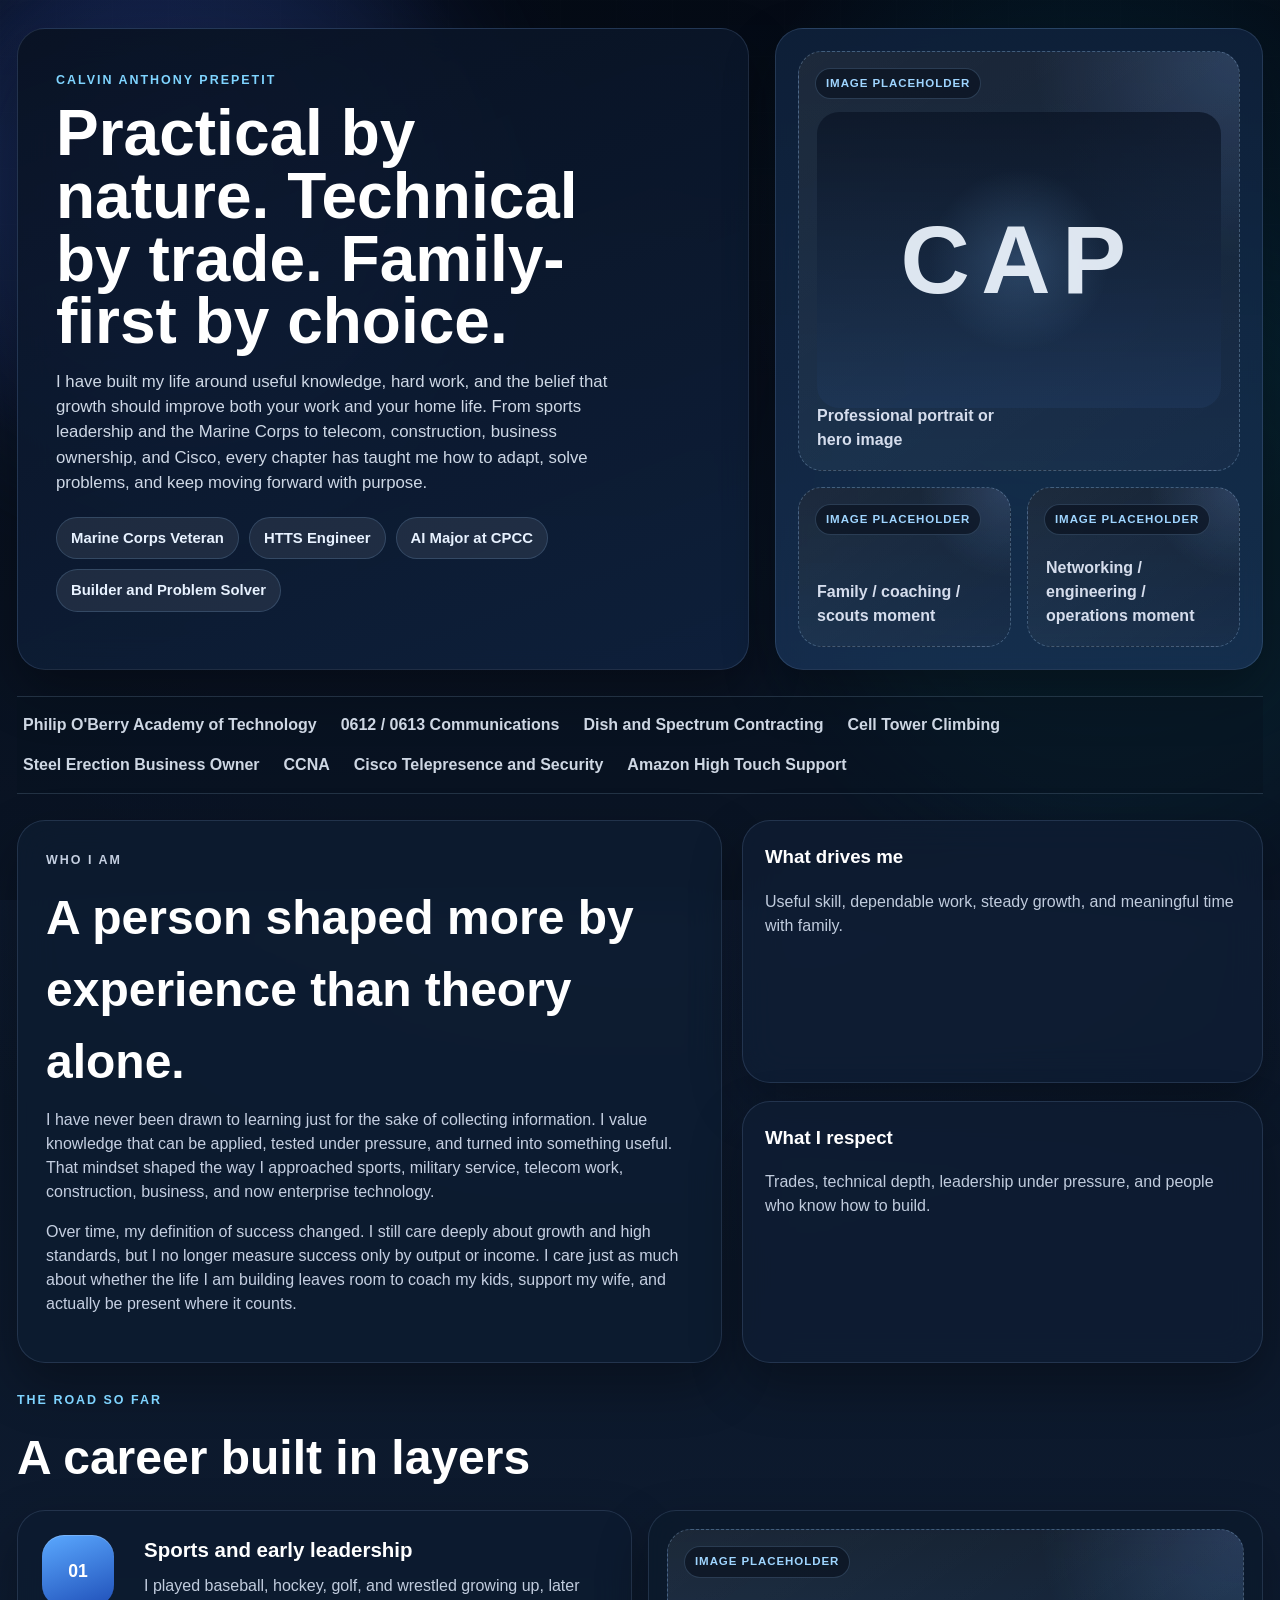
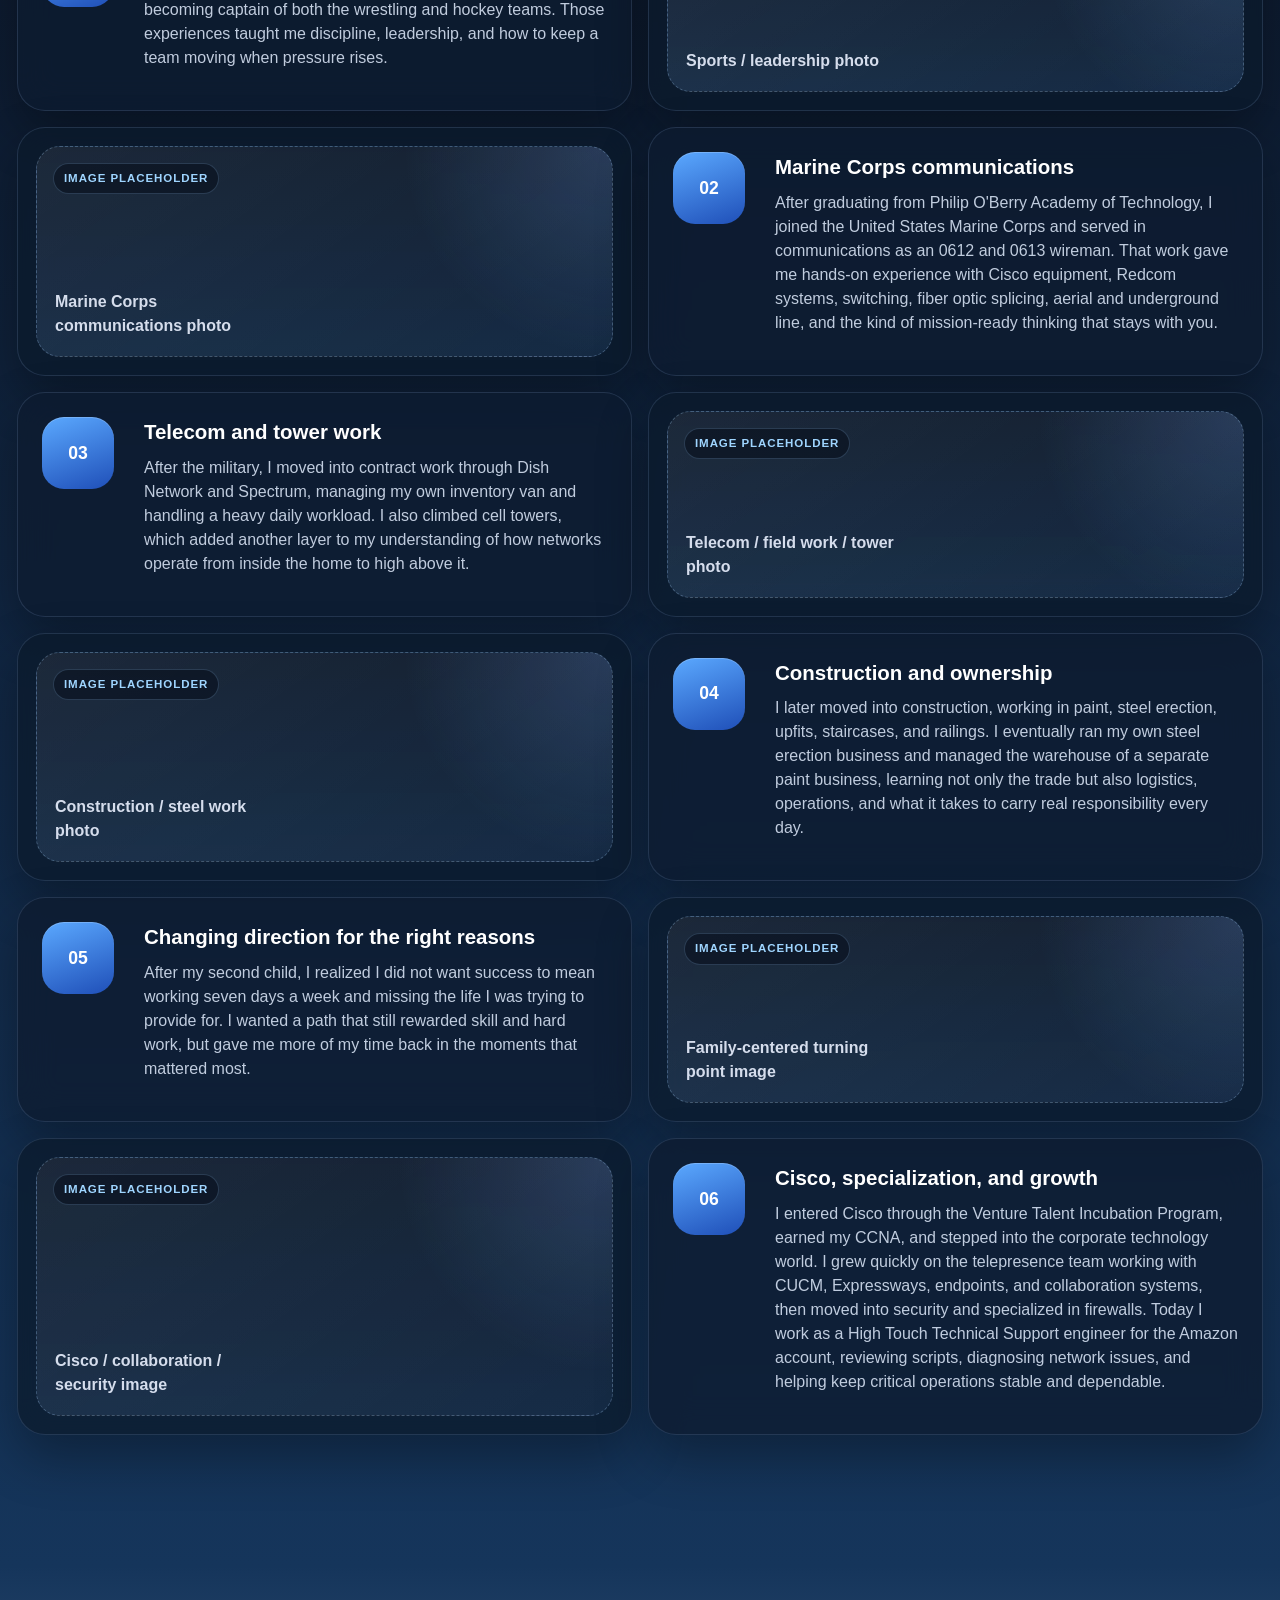
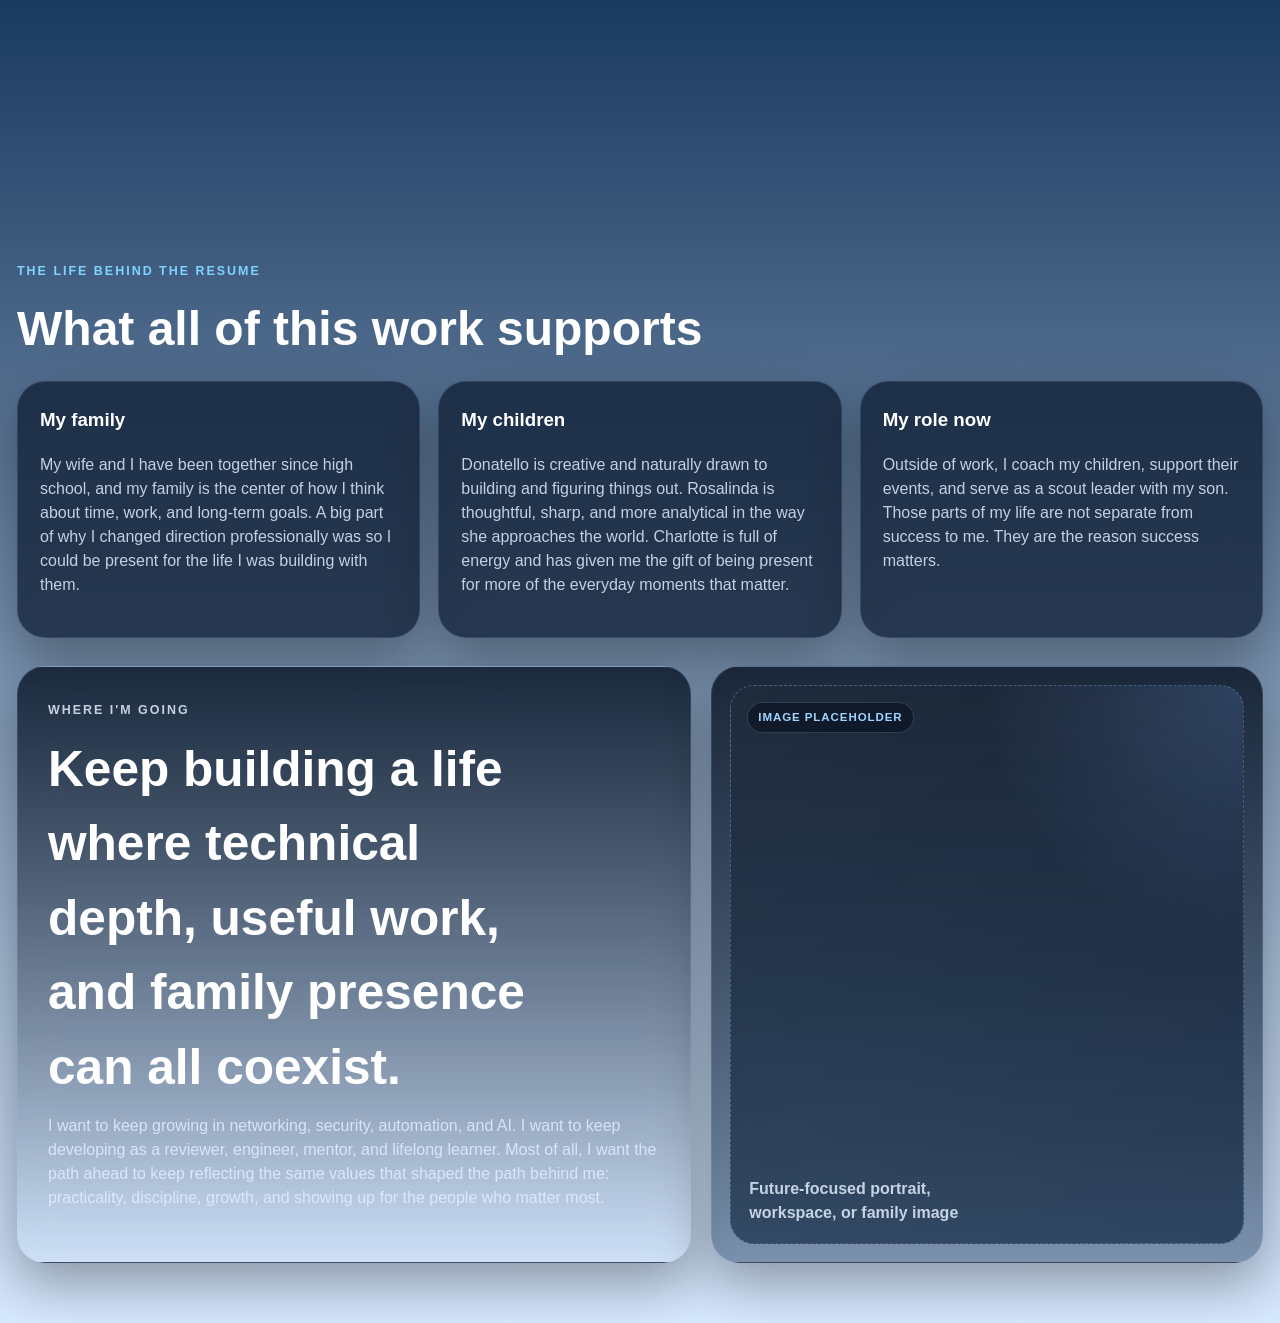
==== commit 0033a0dc: "Rebuild personal page with full-width profile layout" ====
--- a/personal.html
+++ b/personal.html
@@ -17,83 +17,123 @@
       <section class="personal-hero reveal">
         <div class="personal-hero-copy">
           <p class="personal-kicker">Calvin Anthony Prepetit</p>
-          <h1>Built by hard work, shaped by family, driven by useful knowledge.</h1>
+          <h1>Practical by nature. Technical by trade. Family-first by choice.</h1>
           <p class="personal-lead">
-            My story has never been about chasing titles for their own sake. It
-            has been about building real skill, solving real problems, and
-            becoming the kind of man my family can count on. From sports and the
-            Marine Corps to telecom, construction, business ownership, and now
-            enterprise technology, every chapter has taught me how to adapt,
-            lead, and keep moving forward.
-          </p>
-        </div>
-
-        <div class="personal-hero-panel smooth-card">
-          <div class="personal-quote">
-            <p>
-              I have always believed learning matters most when it can be put
-              to work.
-            </p>
+            I have built my life around useful knowledge, hard work, and the
+            belief that growth should improve both your work and your home life.
+            From sports leadership and the Marine Corps to telecom,
+            construction, business ownership, and Cisco, every chapter has
+            taught me how to adapt, solve problems, and keep moving forward
+            with purpose.
+          </p>
+          <div class="personal-chip-row">
+            <span>Marine Corps Veteran</span>
+            <span>HTTS Engineer</span>
+            <span>AI Major at CPCC</span>
+            <span>Builder and Problem Solver</span>
           </div>
-          <div class="personal-stat-grid">
-            <div class="personal-stat">
-              <span class="personal-stat-label">Current Major</span>
-              <strong>Artificial Intelligence at CPCC</strong>
-            </div>
-            <div class="personal-stat">
-              <span class="personal-stat-label">Current Role</span>
-              <strong>HTTS Engineer supporting Amazon at Cisco</strong>
-            </div>
-            <div class="personal-stat">
-              <span class="personal-stat-label">Foundation</span>
-              <strong>Marine Corps communications, telecom, construction, and leadership</strong>
+        </div>
+
+        <div class="personal-hero-visual smooth-card">
+          <div class="placeholder-stack">
+            <div class="placeholder-card placeholder-portrait">
+              <div class="placeholder-badge">Image Placeholder</div>
+              <div class="placeholder-figure">
+                <span class="placeholder-initials">CAP</span>
+              </div>
+              <p>Professional portrait or hero image</p>
+            </div>
+
+            <div class="placeholder-pair">
+              <div class="placeholder-card placeholder-scene">
+                <div class="placeholder-badge">Image Placeholder</div>
+                <p>Family / coaching / scouts moment</p>
+              </div>
+              <div class="placeholder-card placeholder-scene">
+                <div class="placeholder-badge">Image Placeholder</div>
+                <p>Networking / engineering / operations moment</p>
+              </div>
             </div>
           </div>
         </div>
       </section>
 
-      <section class="personal-storyband reveal">
-        <article class="storyband-card smooth-card">
-          <span class="storyband-label">Where I Started</span>
-          <h2>Practical from the beginning</h2>
-          <p>
-            I graduated from Philip O&#39;Berry Academy of Technology in Charlotte,
-            but even early on I was wired to value hands-on learning. I have
-            always respected knowledge you can apply immediately, whether that
-            means building, leading, fixing, securing, or improving something in
-            front of you.
-          </p>
-        </article>
-
-        <article class="storyband-card smooth-card">
-          <span class="storyband-label">What Grounds Me</span>
-          <h2>Family changed my definition of success</h2>
-          <p>
-            My wife and I have been together since high school, and my children
-            have shaped nearly every major decision I have made as an adult. I
-            still care deeply about growth and achievement, but not at the cost
-            of being absent from the life I am working so hard to build.
-          </p>
-        </article>
+      <section class="personal-marquee reveal">
+        <div class="personal-marquee-track">
+          <span>Philip O&#39;Berry Academy of Technology</span>
+          <span>0612 / 0613 Communications</span>
+          <span>Dish and Spectrum Contracting</span>
+          <span>Cell Tower Climbing</span>
+          <span>Steel Erection Business Owner</span>
+          <span>CCNA</span>
+          <span>Cisco Telepresence and Security</span>
+          <span>Amazon High Touch Support</span>
+        </div>
+      </section>
+
+      <section class="personal-band reveal">
+        <div class="personal-band-copy">
+          <p class="personal-section-kicker">Who I Am</p>
+          <h2>A person shaped more by experience than theory alone.</h2>
+          <p>
+            I have never been drawn to learning just for the sake of collecting
+            information. I value knowledge that can be applied, tested under
+            pressure, and turned into something useful. That mindset shaped the
+            way I approached sports, military service, telecom work,
+            construction, business, and now enterprise technology.
+          </p>
+          <p>
+            Over time, my definition of success changed. I still care deeply
+            about growth and high standards, but I no longer measure success
+            only by output or income. I care just as much about whether the
+            life I am building leaves room to coach my kids, support my wife,
+            and actually be present where it counts.
+          </p>
+        </div>
+
+        <div class="personal-band-side">
+          <article class="value-card smooth-card">
+            <h3>What drives me</h3>
+            <p>Useful skill, dependable work, steady growth, and meaningful time with family.</p>
+          </article>
+          <article class="value-card smooth-card">
+            <h3>What I respect</h3>
+            <p>Trades, technical depth, leadership under pressure, and people who know how to build.</p>
+          </article>
+        </div>
       </section>
 
       <section class="personal-section reveal">
         <div class="personal-heading">
           <p class="personal-section-kicker">The Road So Far</p>
-          <h2>A path built in real environments</h2>
-        </div>
-
-        <div class="journey-list">
+          <h2>A career built in layers</h2>
+        </div>
+
+        <div class="journey-grid">
           <article class="journey-step smooth-card">
             <div class="journey-marker">01</div>
             <div class="journey-copy">
-              <h3>Sports and leadership</h3>
-              <p>
-                Growing up, I played baseball, hockey, golf, and wrestled. I
-                later became captain of both the wrestling team and the hockey
-                team, which taught me discipline, accountability, and how to
-                lead under pressure.
-              </p>
+              <h3>Sports and early leadership</h3>
+              <p>
+                I played baseball, hockey, golf, and wrestled growing up, later
+                becoming captain of both the wrestling and hockey teams. Those
+                experiences taught me discipline, leadership, and how to keep a
+                team moving when pressure rises.
+              </p>
+            </div>
+          </article>
+
+          <article class="journey-visual smooth-card">
+            <div class="placeholder-card placeholder-wide">
+              <div class="placeholder-badge">Image Placeholder</div>
+              <p>Sports / leadership photo</p>
+            </div>
+          </article>
+
+          <article class="journey-visual smooth-card">
+            <div class="placeholder-card placeholder-wide">
+              <div class="placeholder-badge">Image Placeholder</div>
+              <p>Marine Corps communications photo</p>
             </div>
           </article>
 
@@ -102,12 +142,12 @@
             <div class="journey-copy">
               <h3>Marine Corps communications</h3>
               <p>
-                After high school, I joined the United States Marine Corps. I
-                served in communications as an 0612 and 0613 wireman, working
-                with systems that had to stay organized, reliable, and mission
-                ready. That experience sharpened my work ethic and gave me
-                direct exposure to Cisco equipment, Redcom systems, switching,
-                fiber, and communications infrastructure.
+                After graduating from Philip O&#39;Berry Academy of Technology, I
+                joined the United States Marine Corps and served in
+                communications as an 0612 and 0613 wireman. That work gave me
+                hands-on experience with Cisco equipment, Redcom systems,
+                switching, fiber optic splicing, aerial and underground line,
+                and the kind of mission-ready thinking that stays with you.
               </p>
             </div>
           </article>
@@ -115,15 +155,28 @@
           <article class="journey-step smooth-card">
             <div class="journey-marker">03</div>
             <div class="journey-copy">
-              <h3>Telecom in the field</h3>
-              <p>
-                After the military, I stayed close to work that could create
-                immediate value. I handled contract work through Dish Network
-                and Spectrum, managed my own inventory van, worked directly in
-                customer environments, and climbed cell towers. That period gave
-                me a broader understanding of the network from the home all the
-                way up to the tower.
-              </p>
+              <h3>Telecom and tower work</h3>
+              <p>
+                After the military, I moved into contract work through Dish
+                Network and Spectrum, managing my own inventory van and handling
+                a heavy daily workload. I also climbed cell towers, which added
+                another layer to my understanding of how networks operate from
+                inside the home to high above it.
+              </p>
+            </div>
+          </article>
+
+          <article class="journey-visual smooth-card">
+            <div class="placeholder-card placeholder-wide">
+              <div class="placeholder-badge">Image Placeholder</div>
+              <p>Telecom / field work / tower photo</p>
+            </div>
+          </article>
+
+          <article class="journey-visual smooth-card">
+            <div class="placeholder-card placeholder-wide">
+              <div class="placeholder-badge">Image Placeholder</div>
+              <p>Construction / steel work photo</p>
             </div>
           </article>
 
@@ -132,12 +185,12 @@
             <div class="journey-copy">
               <h3>Construction and ownership</h3>
               <p>
-                I later moved into construction, doing steel erection, paint
-                work, railings, staircases, upfits, and other physically
-                demanding work. I eventually ran my own steel erection business
-                and also managed the warehouse of a separate paint business,
-                which taught me as much about responsibility and operations as
-                it did about trade work itself.
+                I later moved into construction, working in paint, steel
+                erection, upfits, staircases, and railings. I eventually ran my
+                own steel erection business and managed the warehouse of a
+                separate paint business, learning not only the trade but also
+                logistics, operations, and what it takes to carry real
+                responsibility every day.
               </p>
             </div>
           </article>
@@ -145,30 +198,44 @@
           <article class="journey-step smooth-card">
             <div class="journey-marker">05</div>
             <div class="journey-copy">
-              <h3>Returning to tech with purpose</h3>
-              <p>
-                After my second child, I made a major decision to redirect my
-                life. Running nonstop might have made sense on paper, but it was
-                not the life I wanted long term. I wanted to keep building a
-                meaningful career while also being more present for my family,
-                so I returned to the communications and technology path.
-              </p>
+              <h3>Changing direction for the right reasons</h3>
+              <p>
+                After my second child, I realized I did not want success to mean
+                working seven days a week and missing the life I was trying to
+                provide for. I wanted a path that still rewarded skill and hard
+                work, but gave me more of my time back in the moments that
+                mattered most.
+              </p>
+            </div>
+          </article>
+
+          <article class="journey-visual smooth-card">
+            <div class="placeholder-card placeholder-wide">
+              <div class="placeholder-badge">Image Placeholder</div>
+              <p>Family-centered turning point image</p>
+            </div>
+          </article>
+
+          <article class="journey-visual smooth-card">
+            <div class="placeholder-card placeholder-wide">
+              <div class="placeholder-badge">Image Placeholder</div>
+              <p>Cisco / collaboration / security image</p>
             </div>
           </article>
 
           <article class="journey-step smooth-card">
             <div class="journey-marker">06</div>
             <div class="journey-copy">
-              <h3>Cisco, specialization, and impact</h3>
+              <h3>Cisco, specialization, and growth</h3>
               <p>
                 I entered Cisco through the Venture Talent Incubation Program,
-                earned my CCNA, and stepped into corporate technology. I first
-                grew within telepresence and collaboration, working across CUCM,
-                Expressways, endpoints, and the systems that keep people
-                connected. I was later moved into security, where I specialized
-                in firewalls, deepened my technical range, and built a strong
-                reputation in script review, issue diagnosis, and large-scale
-                support.
+                earned my CCNA, and stepped into the corporate technology world.
+                I grew quickly on the telepresence team working with CUCM,
+                Expressways, endpoints, and collaboration systems, then moved
+                into security and specialized in firewalls. Today I work as a
+                High Touch Technical Support engineer for the Amazon account,
+                reviewing scripts, diagnosing network issues, and helping keep
+                critical operations stable and dependable.
               </p>
             </div>
           </article>
@@ -177,94 +244,101 @@
 
       <section class="personal-duo reveal">
         <article class="personal-feature smooth-card">
-          <p class="personal-section-kicker">What I Do Now</p>
-          <h2>High-touch engineering with real stakes</h2>
-          <p>
-            Today I work as a High Touch Technical Support engineer supporting
-            the Amazon account at Cisco. That means helping protect and maintain
-            systems tied to major corporate and fulfillment operations where
-            stability, resilience, and speed matter. On any given day I may be
-            reviewing scripts, digging into network behavior, tracing the source
-            of a problem, or helping improve the quality of what customers rely
-            on.
-          </p>
-          <p>
-            I have also helped build artificial intelligence efforts within my
-            team to improve workflows and strengthen how we solve problems. That
-            blend of networking, security, review, and practical automation fits
-            the way I naturally think.
+          <p class="personal-section-kicker">Work Now</p>
+          <h2>Enterprise-scale engineering with practical impact</h2>
+          <p>
+            My work today sits at the intersection of networking, security,
+            troubleshooting, review, and operational resilience. I enjoy the
+            challenge because it is practical in the truest sense: understand
+            the system, understand the risk, understand the failure point, and
+            help drive the right result.
+          </p>
+          <p>
+            I have also helped create artificial intelligence efforts within my
+            team, which fits naturally with the way I think about process
+            improvement and smarter problem-solving.
           </p>
         </article>
 
         <article class="personal-feature smooth-card">
-          <p class="personal-section-kicker">Why Education Matters Now</p>
-          <h2>Formal learning has new value for me</h2>
+          <p class="personal-section-kicker">Education Now</p>
+          <h2>Formal learning has become part of the plan</h2>
           <p>
             I am currently studying Artificial Intelligence at Central Piedmont
-            Community College. For most of my life, practical knowledge had to
-            come first because time, responsibility, and family did not leave
-            room for learning that felt too distant from real results. Now that
-            I have more stability in the technology field, I can appreciate
-            formal education differently.
-          </p>
-          <p>
-            I still believe in hands-on learning, but I also see the value in
-            academic growth, structure, and long-term development. My goal is
-            to remain a lifelong learner and show my children that steady
-            learning can be just as important as practical skill.
+            Community College. Earlier in life, I did not have much room to
+            prioritize traditional education because responsibility required me
+            to focus on knowledge that could improve the next day, the next
+            year, or the next decade in immediate ways.
+          </p>
+          <p>
+            Now I see formal education differently. I still value practical
+            skill first, but I also appreciate the structure, discipline, and
+            perspective that school can add. My goal is to remain a lifelong
+            learner and model that for my children too.
           </p>
         </article>
       </section>
 
       <section class="personal-section reveal">
         <div class="personal-heading">
-          <p class="personal-section-kicker">What Matters Most</p>
-          <h2>The life behind the work</h2>
-        </div>
-
-        <div class="values-grid">
-          <article class="value-card smooth-card">
-            <h3>Family</h3>
+          <p class="personal-section-kicker">The Life Behind the Resume</p>
+          <h2>What all of this work supports</h2>
+        </div>
+
+        <div class="values-grid values-grid-wide">
+          <article class="value-card smooth-card">
+            <h3>My family</h3>
             <p>
-              The biggest reward of changing career direction has been getting
-              more meaningful time with my wife and children. I coach their
-              teams, show up for their events, and serve as a scout leader with
-              my son. That time matters more to me than any version of success
-              that keeps me away from them.
+              My wife and I have been together since high school, and my family
+              is the center of how I think about time, work, and long-term
+              goals. A big part of why I changed direction professionally was so
+              I could be present for the life I was building with them.
             </p>
           </article>
 
           <article class="value-card smooth-card">
-            <h3>Useful skill</h3>
+            <h3>My children</h3>
             <p>
-              I have always respected work that creates something tangible.
-              Whether it is wiring, fiber, networking, code review,
-              troubleshooting, or building with my hands, I find meaning in
-              learning skills that can be put to work immediately.
+              Donatello is creative and naturally drawn to building and
+              figuring things out. Rosalinda is thoughtful, sharp, and more
+              analytical in the way she approaches the world. Charlotte is full
+              of energy and has given me the gift of being present for more of
+              the everyday moments that matter.
             </p>
           </article>
 
           <article class="value-card smooth-card">
-            <h3>Growth</h3>
+            <h3>My role now</h3>
             <p>
-              I do not see growth as a one-time achievement. I want to keep
-              improving in networking, security, automation, and AI while also
-              growing as a father, husband, mentor, and teammate.
+              Outside of work, I coach my children, support their events, and
+              serve as a scout leader with my son. Those parts of my life are
+              not separate from success to me. They are the reason success
+              matters.
             </p>
           </article>
         </div>
       </section>
 
       <section class="personal-closing reveal">
-        <p class="personal-section-kicker">Where I&#39;m Going</p>
-        <h2>I want to keep building a life where skill, purpose, and presence all coexist.</h2>
-        <p>
-          My future plans are simple in principle, even if the work itself is
-          demanding: keep learning, keep sharpening my technical ability, keep
-          contributing in meaningful ways, and keep showing up for the people I
-          love. If there is one thing my path has taught me, it is that growth
-          means the most when it strengthens both your work and your life.
-        </p>
+        <div class="personal-closing-copy">
+          <p class="personal-section-kicker">Where I&#39;m Going</p>
+          <h2>Keep building a life where technical depth, useful work, and family presence can all coexist.</h2>
+          <p>
+            I want to keep growing in networking, security, automation, and AI.
+            I want to keep developing as a reviewer, engineer, mentor, and
+            lifelong learner. Most of all, I want the path ahead to keep
+            reflecting the same values that shaped the path behind me:
+            practicality, discipline, growth, and showing up for the people who
+            matter most.
+          </p>
+        </div>
+
+        <div class="personal-closing-visual smooth-card">
+          <div class="placeholder-card placeholder-closing">
+            <div class="placeholder-badge">Image Placeholder</div>
+            <p>Future-focused portrait, workspace, or family image</p>
+          </div>
+        </div>
       </section>
     </main>
 
--- a/styles.css
+++ b/styles.css
@@ -500,18 +500,14 @@
 }
 
 body.personal-page {
-  color: #f4f8ff;
-  background:
-    radial-gradient(circle at top, rgba(70, 118, 255, 0.2), transparent 32%),
-    linear-gradient(180deg, #07111f 0%, #0e1d32 40%, #183253 72%, #d8e8ff 100%);
+  color: #f5f8ff;
+  background:
+    radial-gradient(circle at top, rgba(91, 128, 255, 0.2), transparent 28%),
+    linear-gradient(180deg, #06101d 0%, #0d1a2e 34%, #15355b 70%, #d7e9ff 100%);
 }
 
 .personal-page a {
   color: #8ec5ff;
-}
-
-.personal-page .page-shell {
-  padding: 34px 0 56px;
 }
 
 .personal-bg {
@@ -567,23 +563,29 @@
 .personal-shell {
   position: relative;
   z-index: 1;
+  width: min(1480px, calc(100% - 34px));
+  padding: 28px 0 60px;
 }
 
 .personal-hero {
   display: grid;
-  grid-template-columns: minmax(0, 1.35fr) minmax(320px, 0.85fr);
-  gap: 24px;
+  grid-template-columns: minmax(0, 1.2fr) minmax(340px, 0.8fr);
+  gap: 26px;
   align-items: stretch;
-  margin-bottom: 30px;
+  margin-bottom: 26px;
 }
 
 .personal-hero-copy,
-.personal-hero-panel,
+.personal-hero-visual,
 .storyband-card,
 .journey-step,
+.journey-visual,
 .personal-feature,
 .value-card,
-.personal-closing {
+.personal-closing-visual,
+.personal-closing-copy,
+.personal-band-copy,
+.personal-band-side article {
   border: 1px solid rgba(170, 205, 255, 0.14);
   border-radius: 28px;
   box-shadow: 0 22px 52px rgba(0, 0, 0, 0.32);
@@ -596,10 +598,26 @@
     linear-gradient(160deg, rgba(9, 18, 34, 0.92), rgba(16, 36, 66, 0.78));
 }
 
+.personal-chip-row {
+  display: flex;
+  flex-wrap: wrap;
+  gap: 10px;
+  margin-top: 22px;
+}
+
+.personal-chip-row span {
+  padding: 9px 14px;
+  border-radius: 999px;
+  background: rgba(255, 255, 255, 0.08);
+  border: 1px solid rgba(150, 202, 255, 0.18);
+  color: #e8f2ff;
+  font-weight: 700;
+  font-size: 0.93rem;
+}
+
 .personal-kicker,
 .personal-section-kicker,
-.storyband-label,
-.personal-stat-label {
+.storyband-label {
   text-transform: uppercase;
   letter-spacing: 0.16em;
   font-size: 0.78rem;
@@ -633,49 +651,111 @@
   color: rgba(233, 242, 255, 0.88);
 }
 
-.personal-hero-panel {
-  display: grid;
-  gap: 18px;
-  padding: 24px;
-  background:
-    linear-gradient(180deg, rgba(15, 33, 59, 0.92), rgba(27, 56, 95, 0.72));
-}
-
-.personal-quote {
-  padding: 22px 22px 18px;
+.personal-hero-visual {
+  padding: 22px;
+  background:
+    linear-gradient(180deg, rgba(15, 33, 59, 0.9), rgba(27, 56, 95, 0.68));
+}
+
+.placeholder-stack {
+  display: grid;
+  gap: 16px;
+  height: 100%;
+}
+
+.placeholder-pair {
+  display: grid;
+  grid-template-columns: repeat(2, minmax(0, 1fr));
+  gap: 16px;
+}
+
+.placeholder-card {
+  position: relative;
+  display: grid;
+  align-items: end;
+  overflow: hidden;
+  min-height: 220px;
+  padding: 18px;
+  border-radius: 24px;
+  border: 1px dashed rgba(171, 215, 255, 0.28);
+  background:
+    linear-gradient(145deg, rgba(255, 255, 255, 0.07), rgba(255, 255, 255, 0.02)),
+    radial-gradient(circle at top right, rgba(122, 174, 255, 0.2), transparent 34%),
+    linear-gradient(180deg, rgba(12, 24, 42, 0.84), rgba(19, 42, 70, 0.76));
+}
+
+.placeholder-badge {
+  position: absolute;
+  top: 16px;
+  left: 16px;
+  padding: 6px 10px;
+  border-radius: 999px;
+  background: rgba(11, 19, 33, 0.7);
+  border: 1px solid rgba(150, 204, 255, 0.2);
+  color: #9fd5ff;
+  font-size: 0.72rem;
+  letter-spacing: 0.08em;
+  text-transform: uppercase;
+  font-weight: 800;
+}
+
+.placeholder-card p {
+  margin-bottom: 0;
+  color: rgba(234, 241, 255, 0.9);
+  font-weight: 700;
+  max-width: 24ch;
+}
+
+.placeholder-portrait {
+  min-height: 420px;
+}
+
+.placeholder-figure {
+  position: absolute;
+  inset: 60px 18px 62px;
+  display: grid;
+  place-items: center;
   border-radius: 22px;
-  background: rgba(255, 255, 255, 0.06);
-  border: 1px solid rgba(173, 220, 255, 0.18);
-}
-
-.personal-quote p {
-  margin-bottom: 0;
-  font-size: 1.22rem;
-  line-height: 1.45;
-  color: #f9fbff;
-}
-
-.personal-stat-grid {
-  display: grid;
-  gap: 14px;
-}
-
-.personal-stat {
-  display: grid;
-  gap: 8px;
-  padding: 18px 18px 16px;
-  border-radius: 20px;
-  background: rgba(255, 255, 255, 0.05);
-  border: 1px solid rgba(160, 206, 255, 0.14);
-}
-
-.personal-stat-label {
-  color: #7fd4ff;
-}
-
-.personal-stat strong {
-  color: #ffffff;
-  line-height: 1.4;
+  background:
+    radial-gradient(circle at center, rgba(133, 194, 255, 0.2), transparent 36%),
+    linear-gradient(180deg, rgba(11, 21, 38, 0.78), rgba(32, 58, 94, 0.54));
+}
+
+.placeholder-initials {
+  font-size: clamp(3rem, 8vw, 6rem);
+  font-weight: 900;
+  letter-spacing: 0.12em;
+  color: rgba(239, 246, 255, 0.92);
+}
+
+.placeholder-scene {
+  min-height: 160px;
+}
+
+.placeholder-wide {
+  min-height: 100%;
+  height: 100%;
+}
+
+.personal-marquee {
+  overflow: hidden;
+  margin-bottom: 26px;
+  border-top: 1px solid rgba(173, 216, 255, 0.16);
+  border-bottom: 1px solid rgba(173, 216, 255, 0.16);
+  background: rgba(8, 18, 31, 0.46);
+}
+
+.personal-marquee-track {
+  display: flex;
+  flex-wrap: wrap;
+  gap: 16px 24px;
+  padding: 16px 6px;
+}
+
+.personal-marquee-track span {
+  color: rgba(234, 243, 255, 0.88);
+  font-weight: 700;
+  white-space: nowrap;
 }
 
 .personal-storyband {
@@ -688,6 +768,37 @@
 .storyband-card {
   padding: 26px 24px;
   background: rgba(16, 31, 53, 0.76);
+}
+
+.personal-band {
+  display: grid;
+  grid-template-columns: minmax(0, 1.15fr) minmax(280px, 0.85fr);
+  gap: 20px;
+  margin-bottom: 28px;
+}
+
+.personal-band-copy {
+  padding: 30px 28px;
+  background: rgba(14, 29, 49, 0.78);
+}
+
+.personal-band-copy h2 {
+  color: #ffffff;
+  font-size: clamp(2rem, 4vw, 3rem);
+}
+
+.personal-band-copy p {
+  color: rgba(228, 238, 255, 0.86);
+}
+
+.personal-band-side {
+  display: grid;
+  gap: 18px;
+}
+
+.personal-band-side article {
+  padding: 22px;
+  background: rgba(15, 30, 52, 0.76);
 }
 
 .storyband-card h2,
@@ -717,8 +828,9 @@
   margin-bottom: 0;
 }
 
-.journey-list {
-  display: grid;
+.journey-grid {
+  display: grid;
+  grid-template-columns: repeat(2, minmax(0, 1fr));
   gap: 16px;
 }
 
@@ -729,6 +841,11 @@
   align-items: start;
   padding: 24px;
   background: rgba(14, 28, 48, 0.78);
+}
+
+.journey-visual {
+  padding: 18px;
+  background: rgba(12, 26, 44, 0.74);
 }
 
 .journey-marker {
@@ -768,14 +885,24 @@
   gap: 18px;
 }
 
+.values-grid-wide {
+  grid-template-columns: repeat(3, minmax(0, 1fr));
+}
+
 .value-card {
   padding: 24px 22px;
   background: rgba(15, 30, 52, 0.76);
 }
 
 .personal-closing {
+  display: grid;
+  grid-template-columns: minmax(0, 1.1fr) minmax(300px, 0.9fr);
+  gap: 20px;
+  margin-top: 10px;
+}
+
+.personal-closing-copy {
   padding: 34px 30px 36px;
-  margin-top: 10px;
   background:
     linear-gradient(180deg, rgba(13, 26, 44, 0.86), rgba(210, 229, 255, 0.16));
 }
@@ -783,6 +910,17 @@
 .personal-closing h2 {
   font-size: clamp(2rem, 4vw, 3.1rem);
   max-width: 18ch;
+}
+
+.personal-closing-visual {
+  padding: 18px;
+  background:
+    linear-gradient(180deg, rgba(12, 23, 39, 0.86), rgba(33, 59, 92, 0.48));
+}
+
+.placeholder-closing {
+  min-height: 100%;
+  height: 100%;
 }
 
 .personal-page .smooth-card:hover,
@@ -790,7 +928,10 @@
 .personal-page .storyband-card:hover,
 .personal-page .value-card:hover,
 .personal-page .personal-feature:hover,
-.personal-page .personal-hero-panel:hover {
+.personal-page .journey-visual:hover,
+.personal-page .personal-band-side article:hover,
+.personal-page .personal-closing-visual:hover,
+.personal-page .personal-hero-visual:hover {
   transform: translateY(-8px);
   border-color: rgba(130, 197, 255, 0.34);
   box-shadow: 0 28px 64px rgba(0, 0, 0, 0.34);
@@ -799,25 +940,36 @@
 @media (max-width: 980px) {
   .personal-hero,
   .personal-storyband,
+  .personal-band,
+  .journey-grid,
   .personal-duo,
-  .values-grid {
+  .values-grid,
+  .personal-closing {
     grid-template-columns: 1fr;
   }
 }
 
 @media (max-width: 760px) {
   .personal-hero-copy,
-  .personal-hero-panel,
+  .personal-hero-visual,
   .storyband-card,
   .journey-step,
+  .journey-visual,
   .personal-feature,
   .value-card,
-  .personal-closing {
+  .personal-closing-copy,
+  .personal-closing-visual,
+  .personal-band-copy,
+  .personal-band-side article {
     border-radius: 22px;
   }
 
   .personal-hero-copy {
     padding: 28px 24px;
+  }
+
+  .placeholder-pair {
+    grid-template-columns: 1fr;
   }
 
   .journey-step {
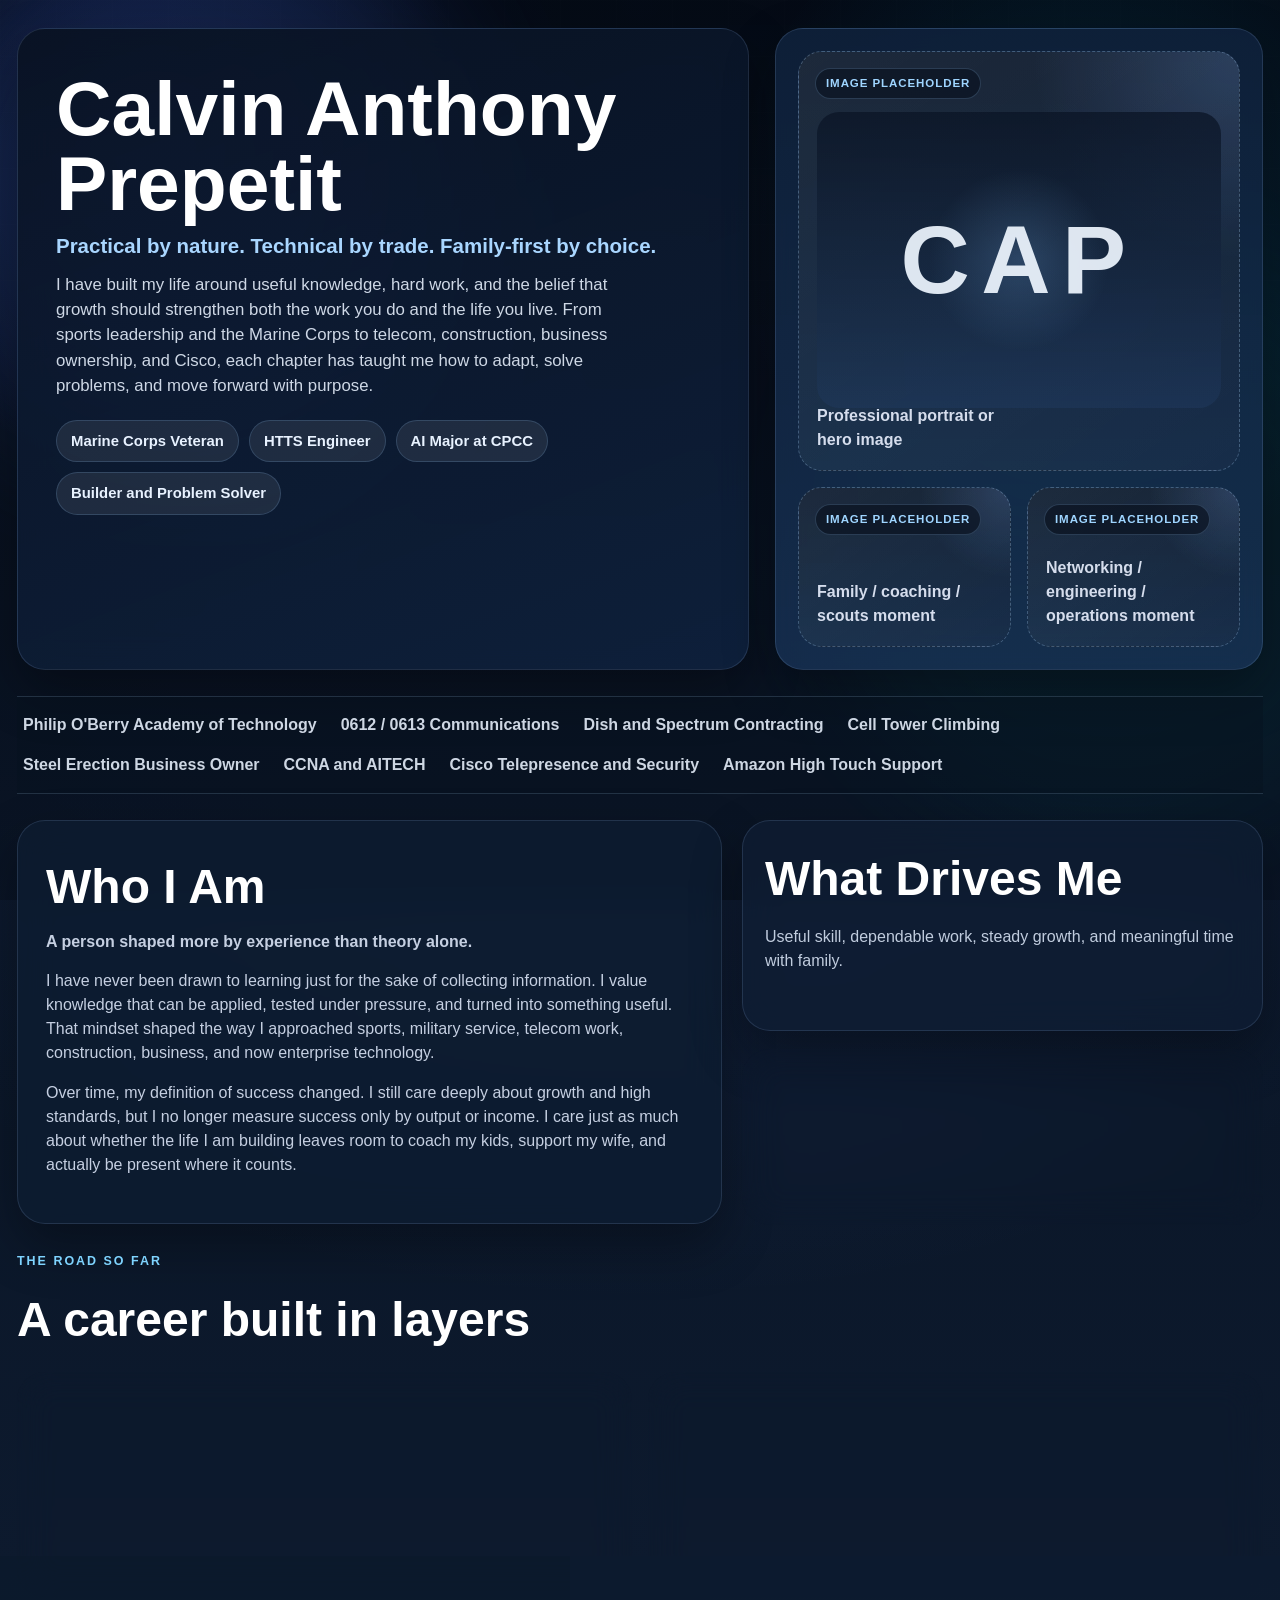
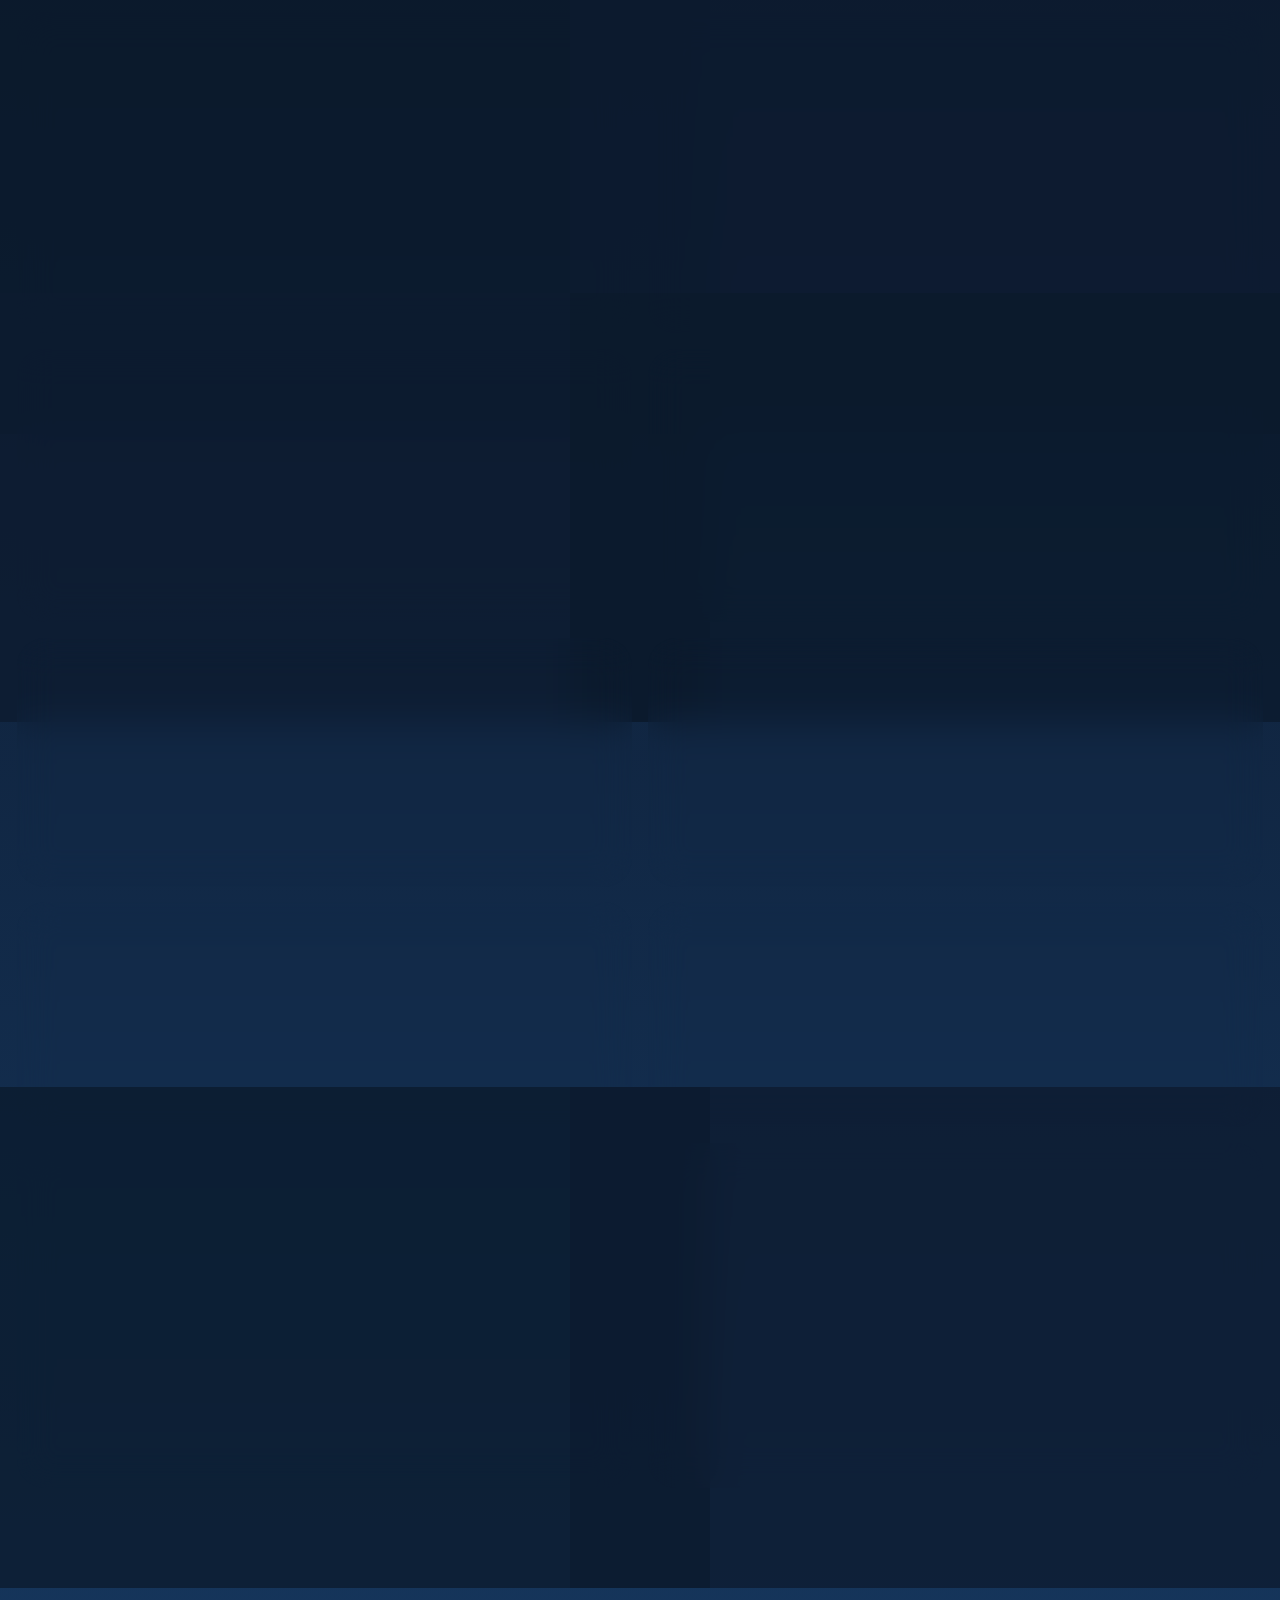
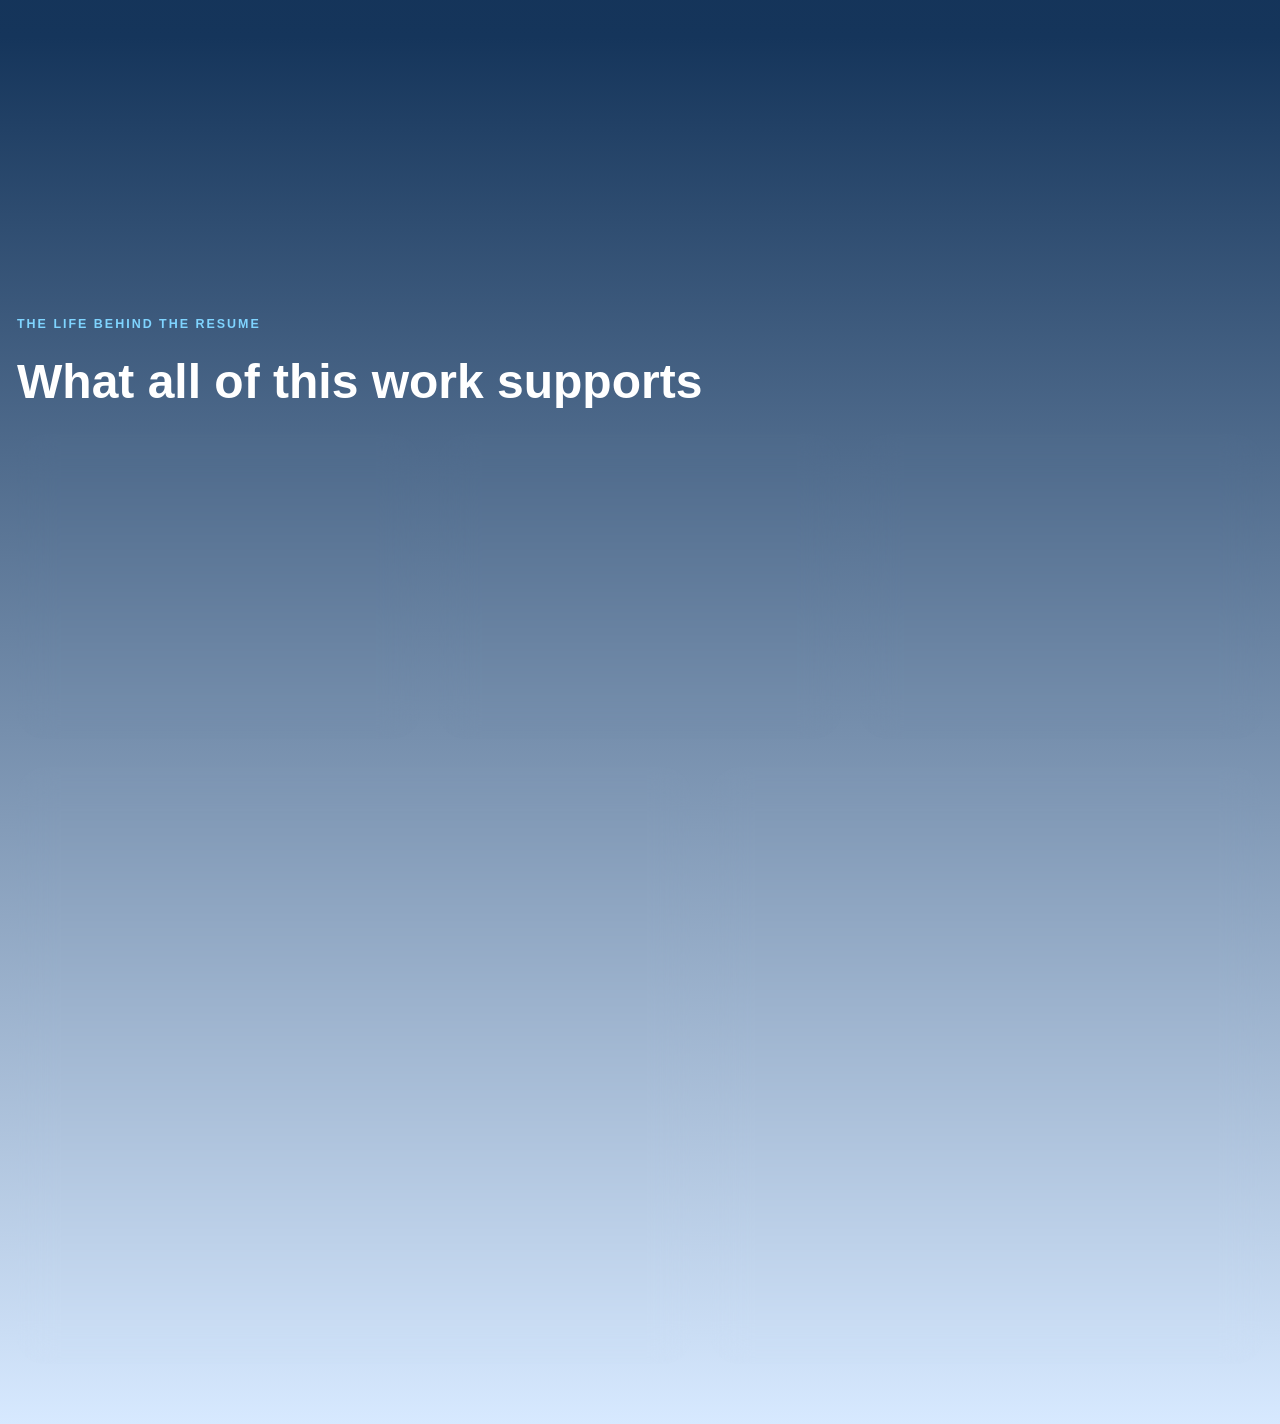
==== commit fa30335c: "Refine personal page wording and headings" ====
--- a/personal.html
+++ b/personal.html
@@ -16,15 +16,15 @@
     <main class="page-shell personal-shell">
       <section class="personal-hero reveal">
         <div class="personal-hero-copy">
-          <p class="personal-kicker">Calvin Anthony Prepetit</p>
-          <h1>Practical by nature. Technical by trade. Family-first by choice.</h1>
+          <h1>Calvin Anthony Prepetit</h1>
+          <p class="personal-slogan">Practical by nature. Technical by trade. Family-first by choice.</p>
           <p class="personal-lead">
             I have built my life around useful knowledge, hard work, and the
-            belief that growth should improve both your work and your home life.
-            From sports leadership and the Marine Corps to telecom,
-            construction, business ownership, and Cisco, every chapter has
-            taught me how to adapt, solve problems, and keep moving forward
-            with purpose.
+            belief that growth should strengthen both the work you do and the
+            life you live. From sports leadership and the Marine Corps to
+            telecom, construction, business ownership, and Cisco, each chapter
+            has taught me how to adapt, solve problems, and move forward with
+            purpose.
           </p>
           <div class="personal-chip-row">
             <span>Marine Corps Veteran</span>
@@ -65,7 +65,7 @@
           <span>Dish and Spectrum Contracting</span>
           <span>Cell Tower Climbing</span>
           <span>Steel Erection Business Owner</span>
-          <span>CCNA</span>
+          <span>CCNA and AITECH</span>
           <span>Cisco Telepresence and Security</span>
           <span>Amazon High Touch Support</span>
         </div>
@@ -73,8 +73,8 @@
 
       <section class="personal-band reveal">
         <div class="personal-band-copy">
-          <p class="personal-section-kicker">Who I Am</p>
-          <h2>A person shaped more by experience than theory alone.</h2>
+          <h2>Who I Am</h2>
+          <p class="personal-band-subtitle">A person shaped more by experience than theory alone.</p>
           <p>
             I have never been drawn to learning just for the sake of collecting
             information. I value knowledge that can be applied, tested under
@@ -93,12 +93,12 @@
 
         <div class="personal-band-side">
           <article class="value-card smooth-card">
-            <h3>What drives me</h3>
+            <h2>What Drives Me</h2>
             <p>Useful skill, dependable work, steady growth, and meaningful time with family.</p>
           </article>
           <article class="value-card smooth-card">
             <h3>What I respect</h3>
-            <p>Trades, technical depth, leadership under pressure, and people who know how to build.</p>
+            <p>Trades, technical depth, leadership under pressure, and the kind of work that leaves something solid behind.</p>
           </article>
         </div>
       </section>
@@ -115,10 +115,12 @@
             <div class="journey-copy">
               <h3>Sports and early leadership</h3>
               <p>
-                I played baseball, hockey, golf, and wrestled growing up, later
-                becoming captain of both the wrestling and hockey teams. Those
-                experiences taught me discipline, leadership, and how to keep a
-                team moving when pressure rises.
+                I played baseball, hockey, golf, chess, and wrestled growing
+                up, and I had the opportunity to captain both the wrestling and
+                hockey teams, along with serving as captain of the chess team
+                in middle school. Those experiences helped shape my leadership,
+                discipline, and ability to stay steady when expectations are
+                high.
               </p>
             </div>
           </article>
@@ -147,7 +149,10 @@
                 communications as an 0612 and 0613 wireman. That work gave me
                 hands-on experience with Cisco equipment, Redcom systems,
                 switching, fiber optic splicing, aerial and underground line,
-                and the kind of mission-ready thinking that stays with you.
+                and the kind of mission-ready thinking that stays with you. I
+                also graduated at the top of my class in physical fitness and
+                academics, earning multiple recognitions that reflected both
+                discipline and performance.
               </p>
             </div>
           </article>
@@ -158,10 +163,12 @@
               <h3>Telecom and tower work</h3>
               <p>
                 After the military, I moved into contract work through Dish
-                Network and Spectrum, managing my own inventory van and handling
-                a heavy daily workload. I also climbed cell towers, which added
-                another layer to my understanding of how networks operate from
-                inside the home to high above it.
+                Network and Spectrum, managing my own inventory van, handling a
+                demanding daily workload, and working directly with the systems
+                people rely on in their homes. I also climbed cell towers,
+                which expanded my understanding of the network from the customer
+                side all the way to the infrastructure that keeps everything
+                connected.
               </p>
             </div>
           </article>
@@ -188,9 +195,9 @@
                 I later moved into construction, working in paint, steel
                 erection, upfits, staircases, and railings. I eventually ran my
                 own steel erection business and managed the warehouse of a
-                separate paint business, learning not only the trade but also
-                logistics, operations, and what it takes to carry real
-                responsibility every day.
+                separate paint business, which gave me a deeper understanding
+                of operations, logistics, leadership, and the daily weight of
+                carrying real responsibility.
               </p>
             </div>
           </article>
@@ -228,14 +235,16 @@
             <div class="journey-copy">
               <h3>Cisco, specialization, and growth</h3>
               <p>
-                I entered Cisco through the Venture Talent Incubation Program,
-                earned my CCNA, and stepped into the corporate technology world.
-                I grew quickly on the telepresence team working with CUCM,
-                Expressways, endpoints, and collaboration systems, then moved
-                into security and specialized in firewalls. Today I work as a
-                High Touch Technical Support engineer for the Amazon account,
-                reviewing scripts, diagnosing network issues, and helping keep
-                critical operations stable and dependable.
+                I entered Cisco through the Veteran Talent Incubation Program,
+                earned both my CCNA and AITECH certification, and stepped into
+                the corporate technology world with a strong foundation and a
+                willingness to learn fast. I grew quickly on the telepresence
+                team working with CUCM, Expressways, endpoints, and
+                collaboration systems, then moved into security and specialized
+                in firewalls. Today I work as a High Touch Technical Support
+                engineer for the Amazon account, reviewing scripts, diagnosing
+                network issues, and helping keep critical operations stable and
+                dependable.
               </p>
             </div>
           </article>
@@ -248,10 +257,10 @@
           <h2>Enterprise-scale engineering with practical impact</h2>
           <p>
             My work today sits at the intersection of networking, security,
-            troubleshooting, review, and operational resilience. I enjoy the
-            challenge because it is practical in the truest sense: understand
-            the system, understand the risk, understand the failure point, and
-            help drive the right result.
+            troubleshooting, review, and operational resilience. What I enjoy
+            most is that the work demands clarity: understand the system,
+            identify the risk, find the real failure point, and help move
+            toward the right solution.
           </p>
           <p>
             I have also helped create artificial intelligence efforts within my
@@ -303,7 +312,8 @@
               figuring things out. Rosalinda is thoughtful, sharp, and more
               analytical in the way she approaches the world. Charlotte is full
               of energy and has given me the gift of being present for more of
-              the everyday moments that matter.
+              the everyday moments that matter. Calvin Jr. is curious, calm,
+              and already has a quiet way of taking in the world around him.
             </p>
           </article>
 
--- a/styles.css
+++ b/styles.css
@@ -638,10 +638,19 @@
 }
 
 .personal-hero h1 {
-  margin-bottom: 16px;
-  font-size: clamp(2.5rem, 5vw, 4.6rem);
+  margin-bottom: 12px;
+  font-size: clamp(3rem, 6vw, 5.3rem);
   line-height: 0.98;
   text-wrap: balance;
+}
+
+.personal-slogan {
+  margin: 0 0 14px;
+  font-size: clamp(1rem, 2vw, 1.28rem);
+  line-height: 1.2;
+  color: #a9d6ff;
+  font-weight: 700;
+  white-space: nowrap;
 }
 
 .personal-lead {
@@ -785,10 +794,19 @@
 .personal-band-copy h2 {
   color: #ffffff;
   font-size: clamp(2rem, 4vw, 3rem);
+  margin-bottom: 8px;
 }
 
 .personal-band-copy p {
   color: rgba(228, 238, 255, 0.86);
+}
+
+.personal-band-subtitle {
+  margin: 0 0 16px;
+  font-size: 1rem;
+  line-height: 1.4;
+  color: #a9d6ff;
+  font-weight: 700;
 }
 
 .personal-band-side {
@@ -799,6 +817,12 @@
 .personal-band-side article {
   padding: 22px;
   background: rgba(15, 30, 52, 0.76);
+}
+
+.personal-band-side h2 {
+  color: #ffffff;
+  font-size: clamp(2rem, 4vw, 3rem);
+  margin-bottom: 10px;
 }
 
 .storyband-card h2,
@@ -968,6 +992,10 @@
     padding: 28px 24px;
   }
 
+  .personal-slogan {
+    white-space: normal;
+  }
+
   .placeholder-pair {
     grid-template-columns: 1fr;
   }
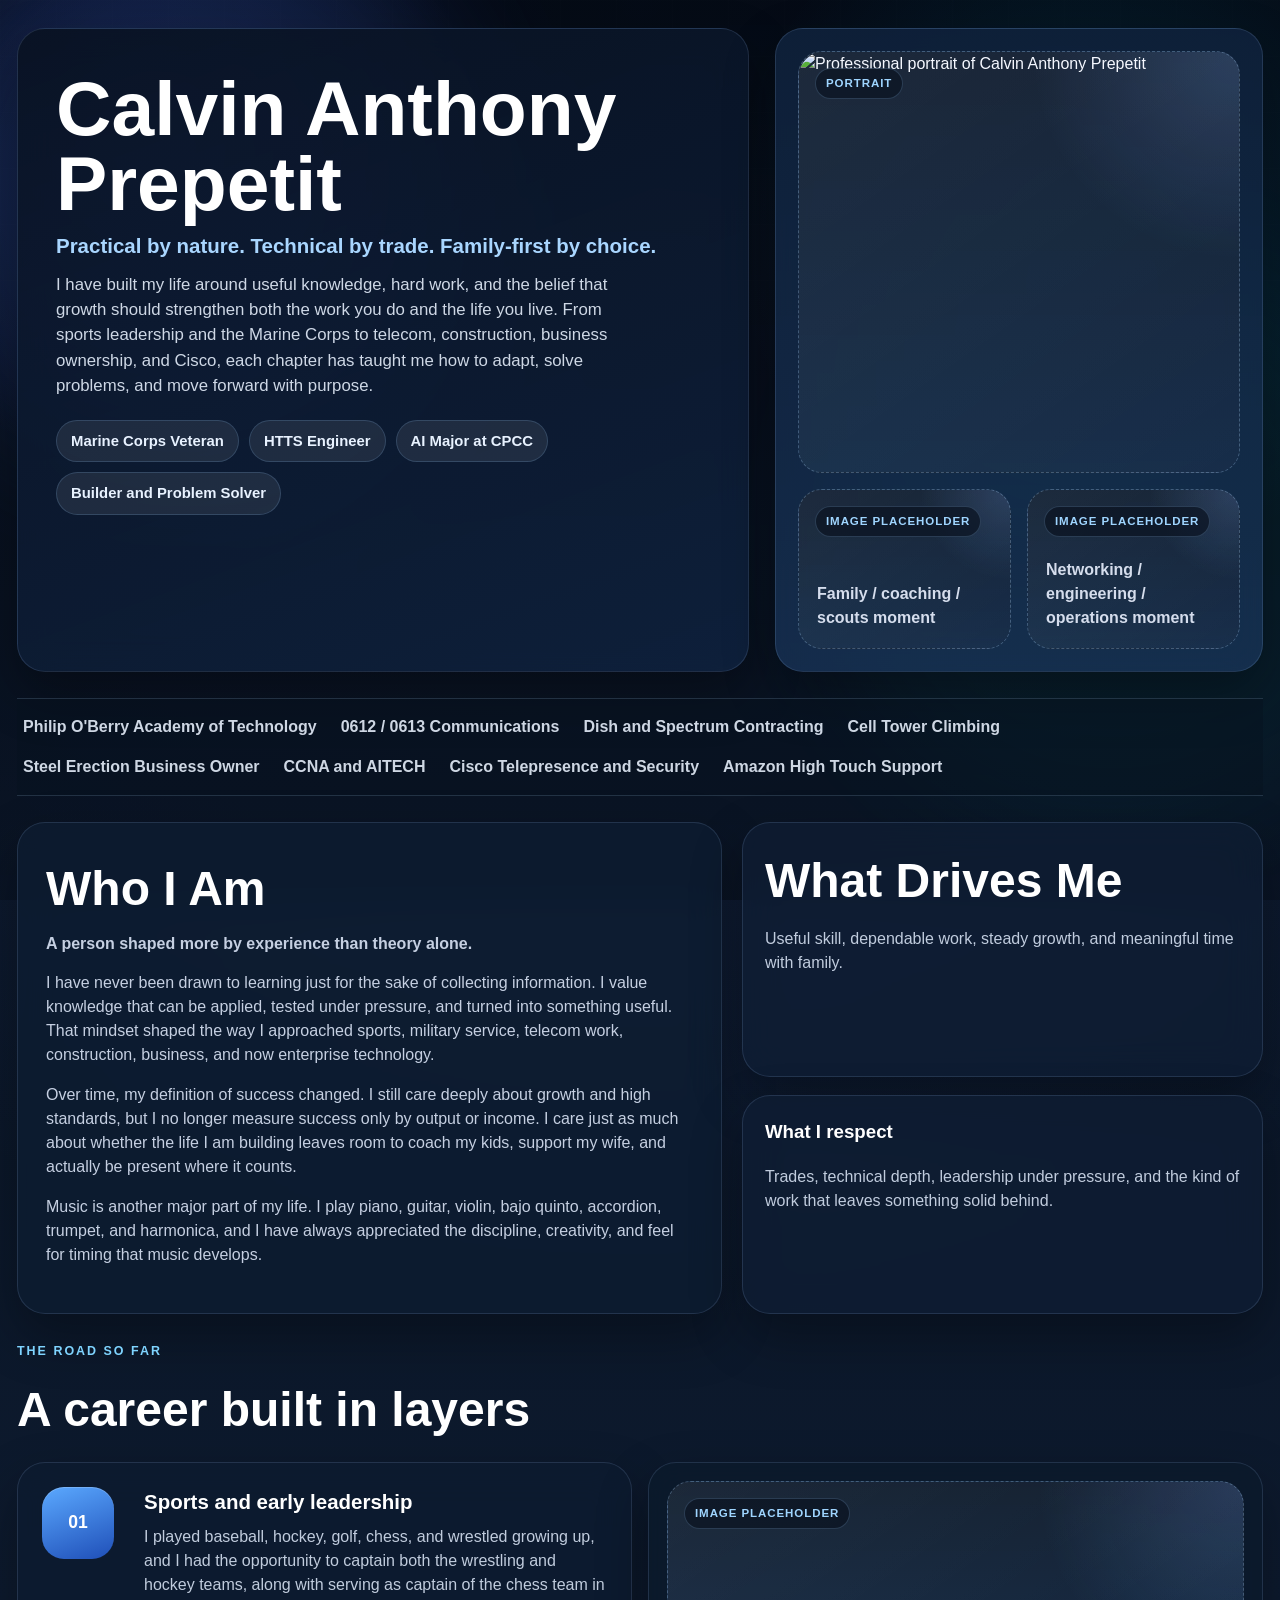
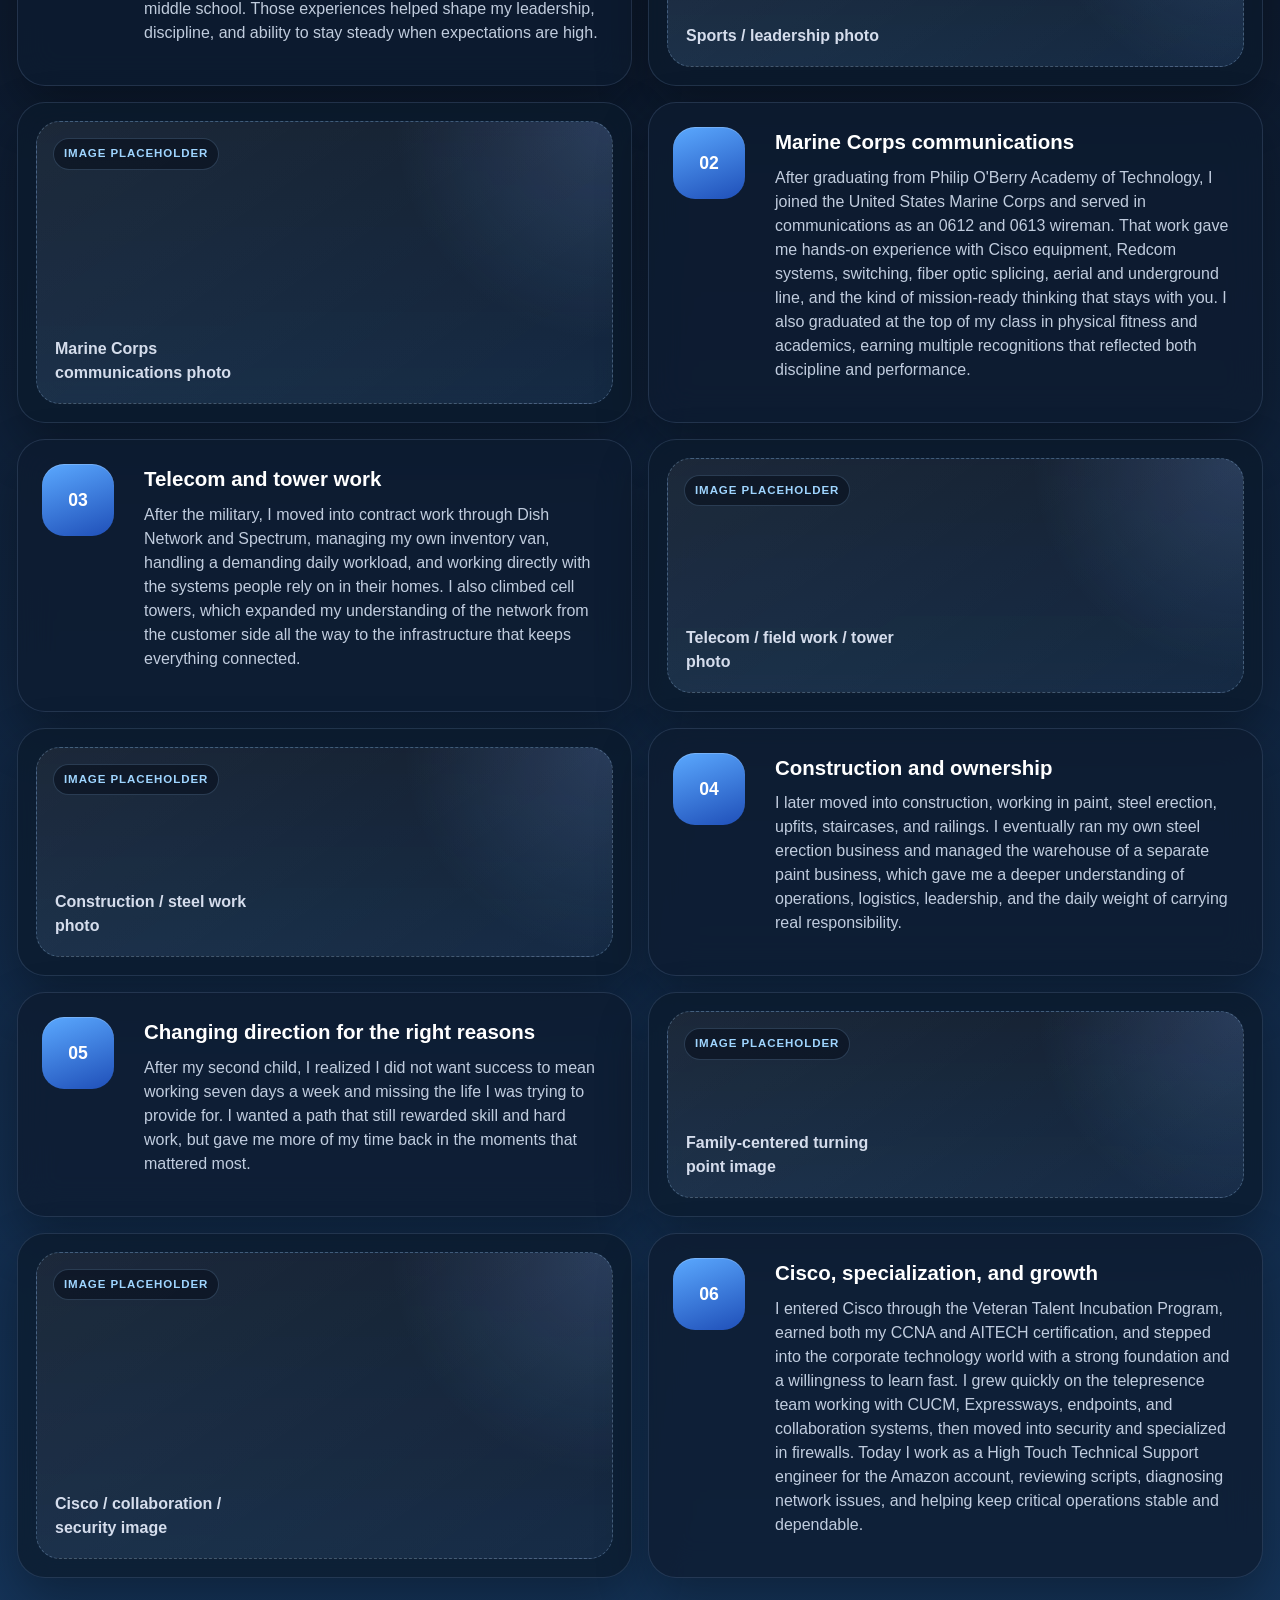
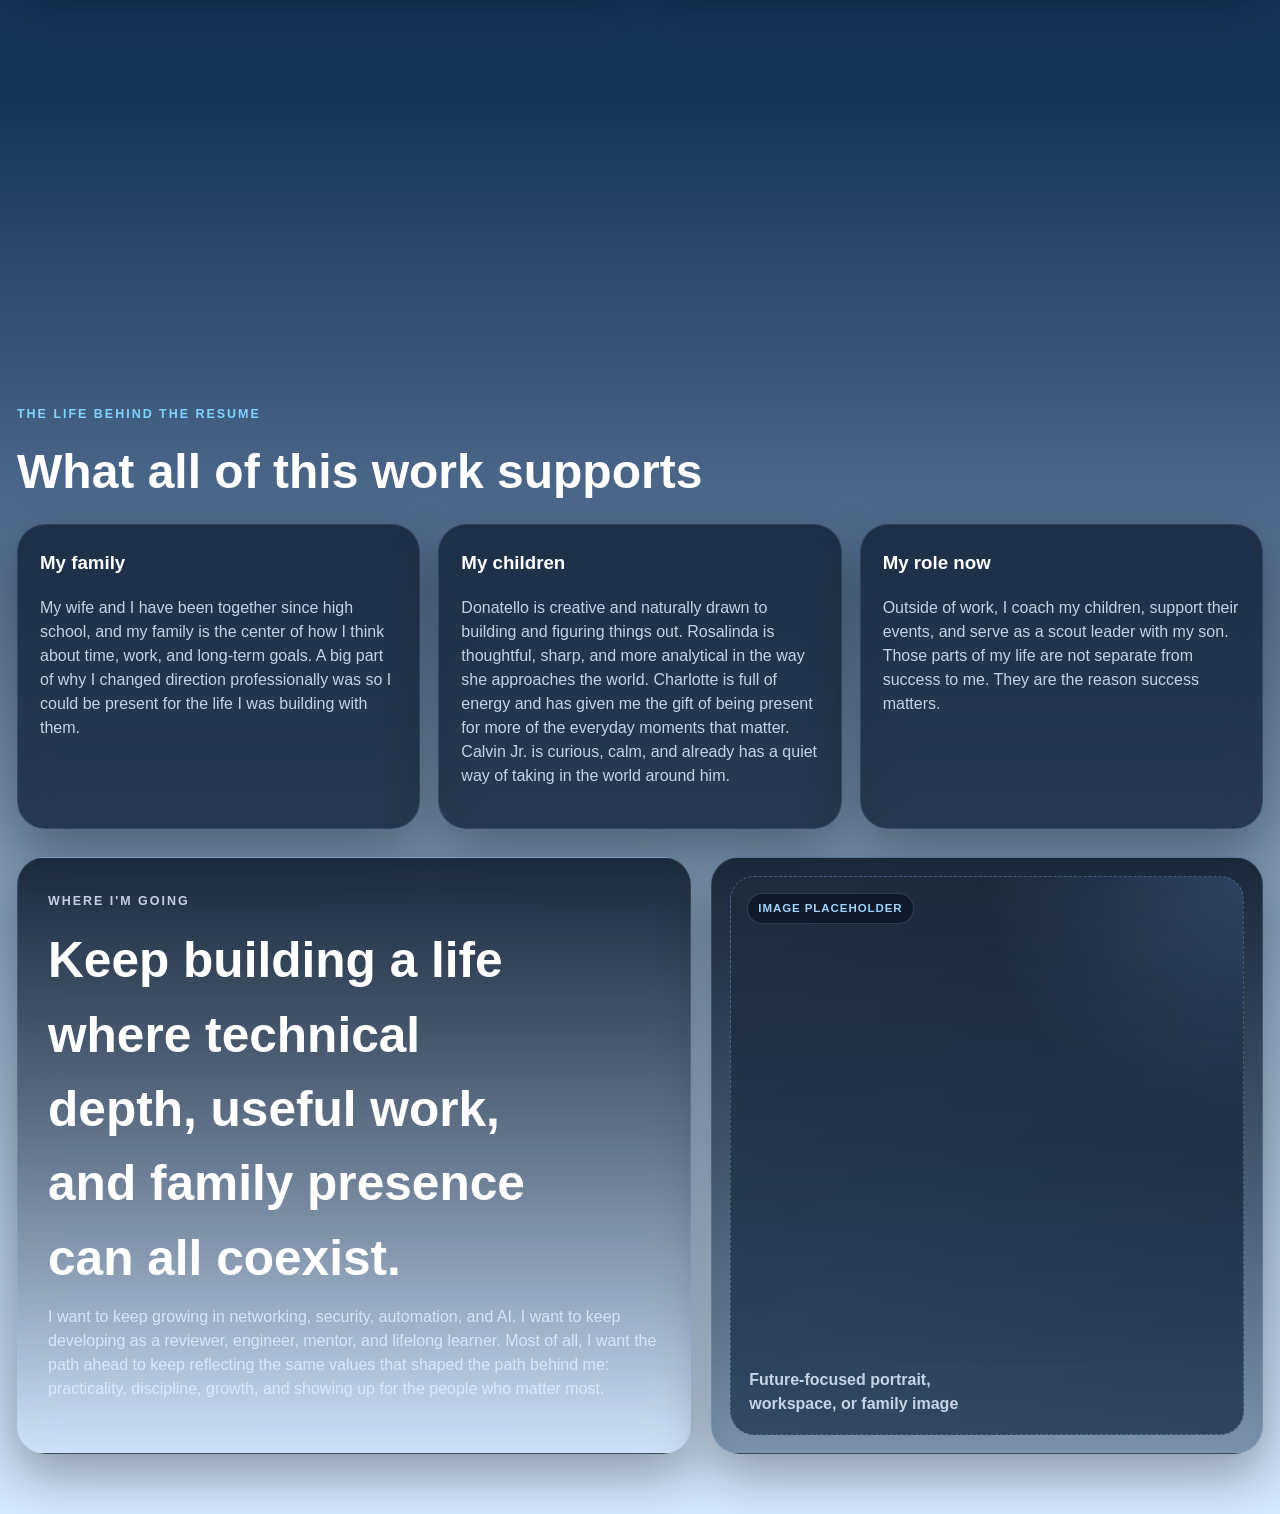
==== commit fbff6280: "Add portrait and music hobby to personal page" ====
--- a/personal.html
+++ b/personal.html
@@ -37,11 +37,12 @@
         <div class="personal-hero-visual smooth-card">
           <div class="placeholder-stack">
             <div class="placeholder-card placeholder-portrait">
-              <div class="placeholder-badge">Image Placeholder</div>
-              <div class="placeholder-figure">
-                <span class="placeholder-initials">CAP</span>
-              </div>
-              <p>Professional portrait or hero image</p>
+              <div class="placeholder-badge">Portrait</div>
+              <img
+                class="personal-portrait-image"
+                src="Personal page Photos/Portrit photo.jpg"
+                alt="Professional portrait of Calvin Anthony Prepetit"
+              />
             </div>
 
             <div class="placeholder-pair">
@@ -89,6 +90,12 @@
             life I am building leaves room to coach my kids, support my wife,
             and actually be present where it counts.
           </p>
+          <p>
+            Music is another major part of my life. I play piano, guitar,
+            violin, bajo quinto, accordion, trumpet, and harmonica, and I have
+            always appreciated the discipline, creativity, and feel for timing
+            that music develops.
+          </p>
         </div>
 
         <div class="personal-band-side">
--- a/styles.css
+++ b/styles.css
@@ -717,24 +717,17 @@
 
 .placeholder-portrait {
   min-height: 420px;
-}
-
-.placeholder-figure {
-  position: absolute;
-  inset: 60px 18px 62px;
-  display: grid;
-  place-items: center;
-  border-radius: 22px;
-  background:
-    radial-gradient(circle at center, rgba(133, 194, 255, 0.2), transparent 36%),
-    linear-gradient(180deg, rgba(11, 21, 38, 0.78), rgba(32, 58, 94, 0.54));
-}
-
-.placeholder-initials {
-  font-size: clamp(3rem, 8vw, 6rem);
-  font-weight: 900;
-  letter-spacing: 0.12em;
-  color: rgba(239, 246, 255, 0.92);
+  padding: 0;
+  align-items: stretch;
+}
+
+.personal-portrait-image {
+  width: 100%;
+  height: 100%;
+  min-height: 420px;
+  object-fit: cover;
+  object-position: center top;
+  border-radius: 24px;
 }
 
 .placeholder-scene {
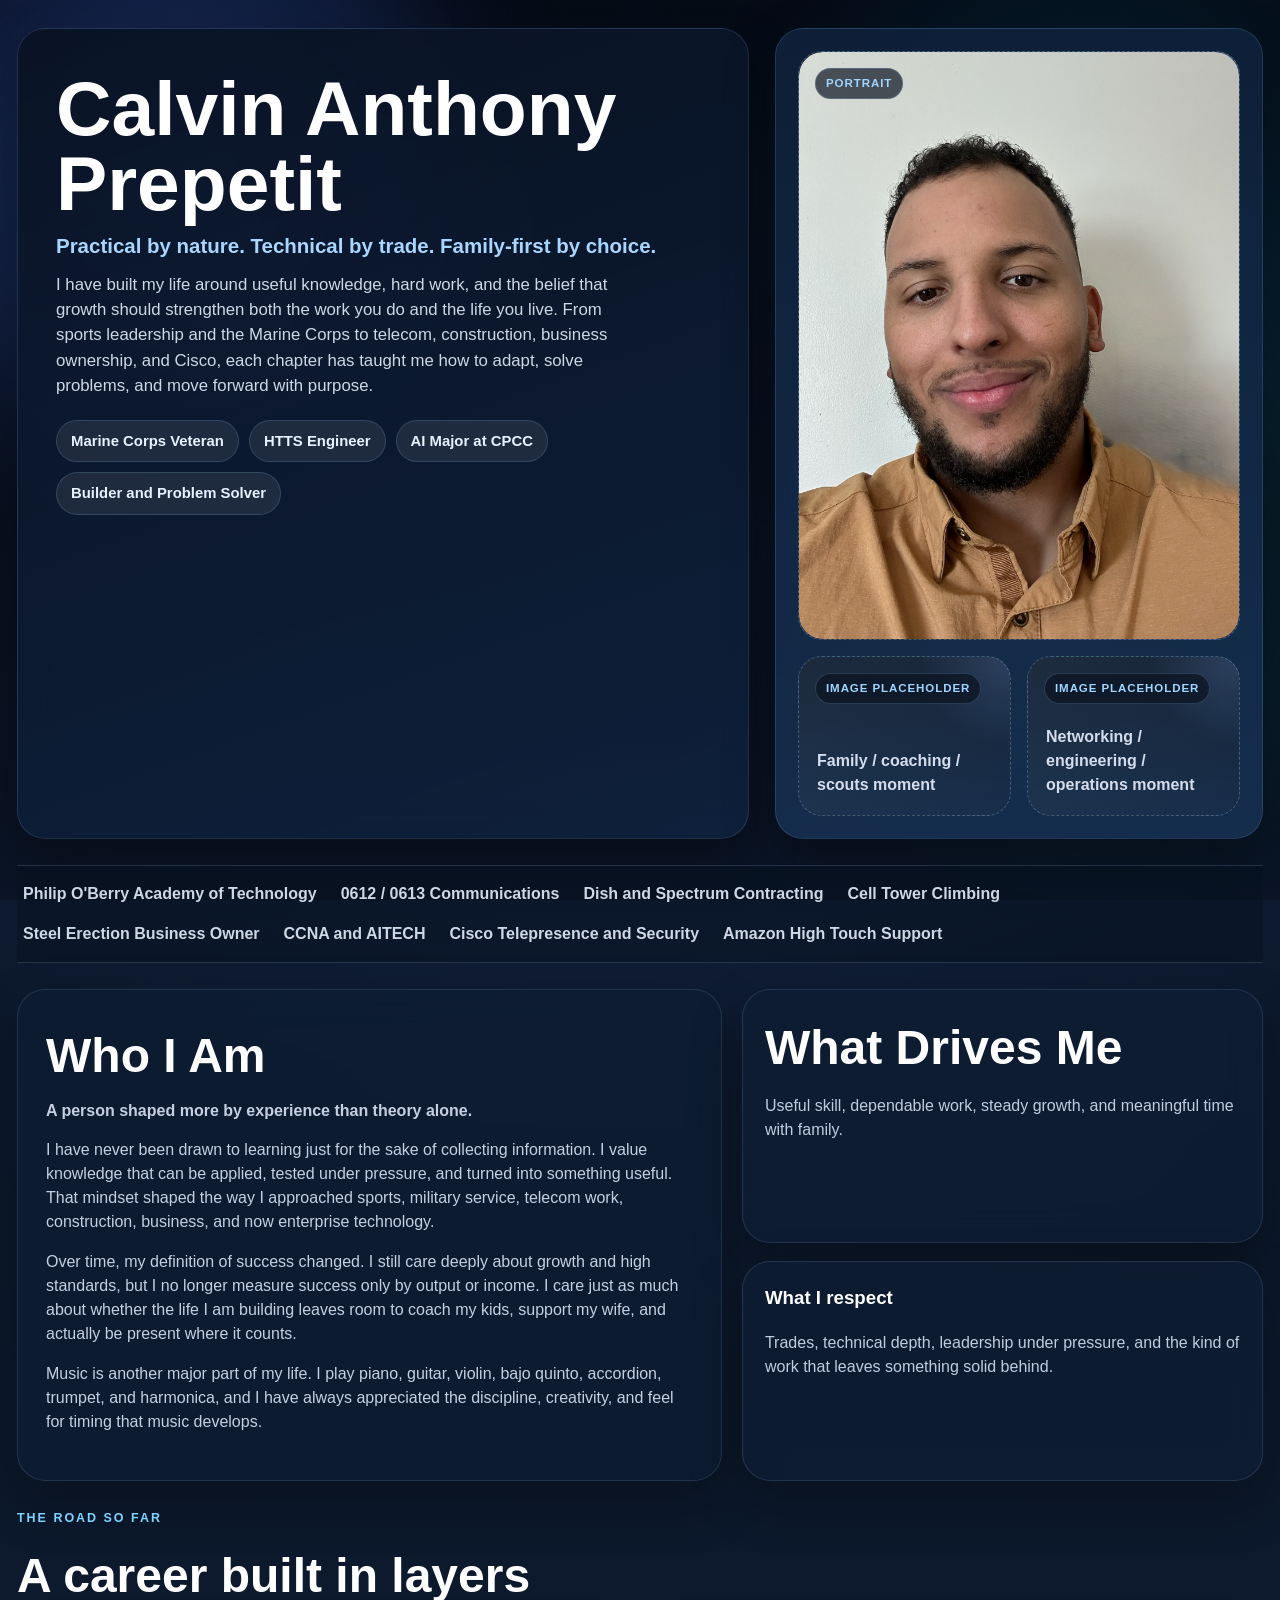
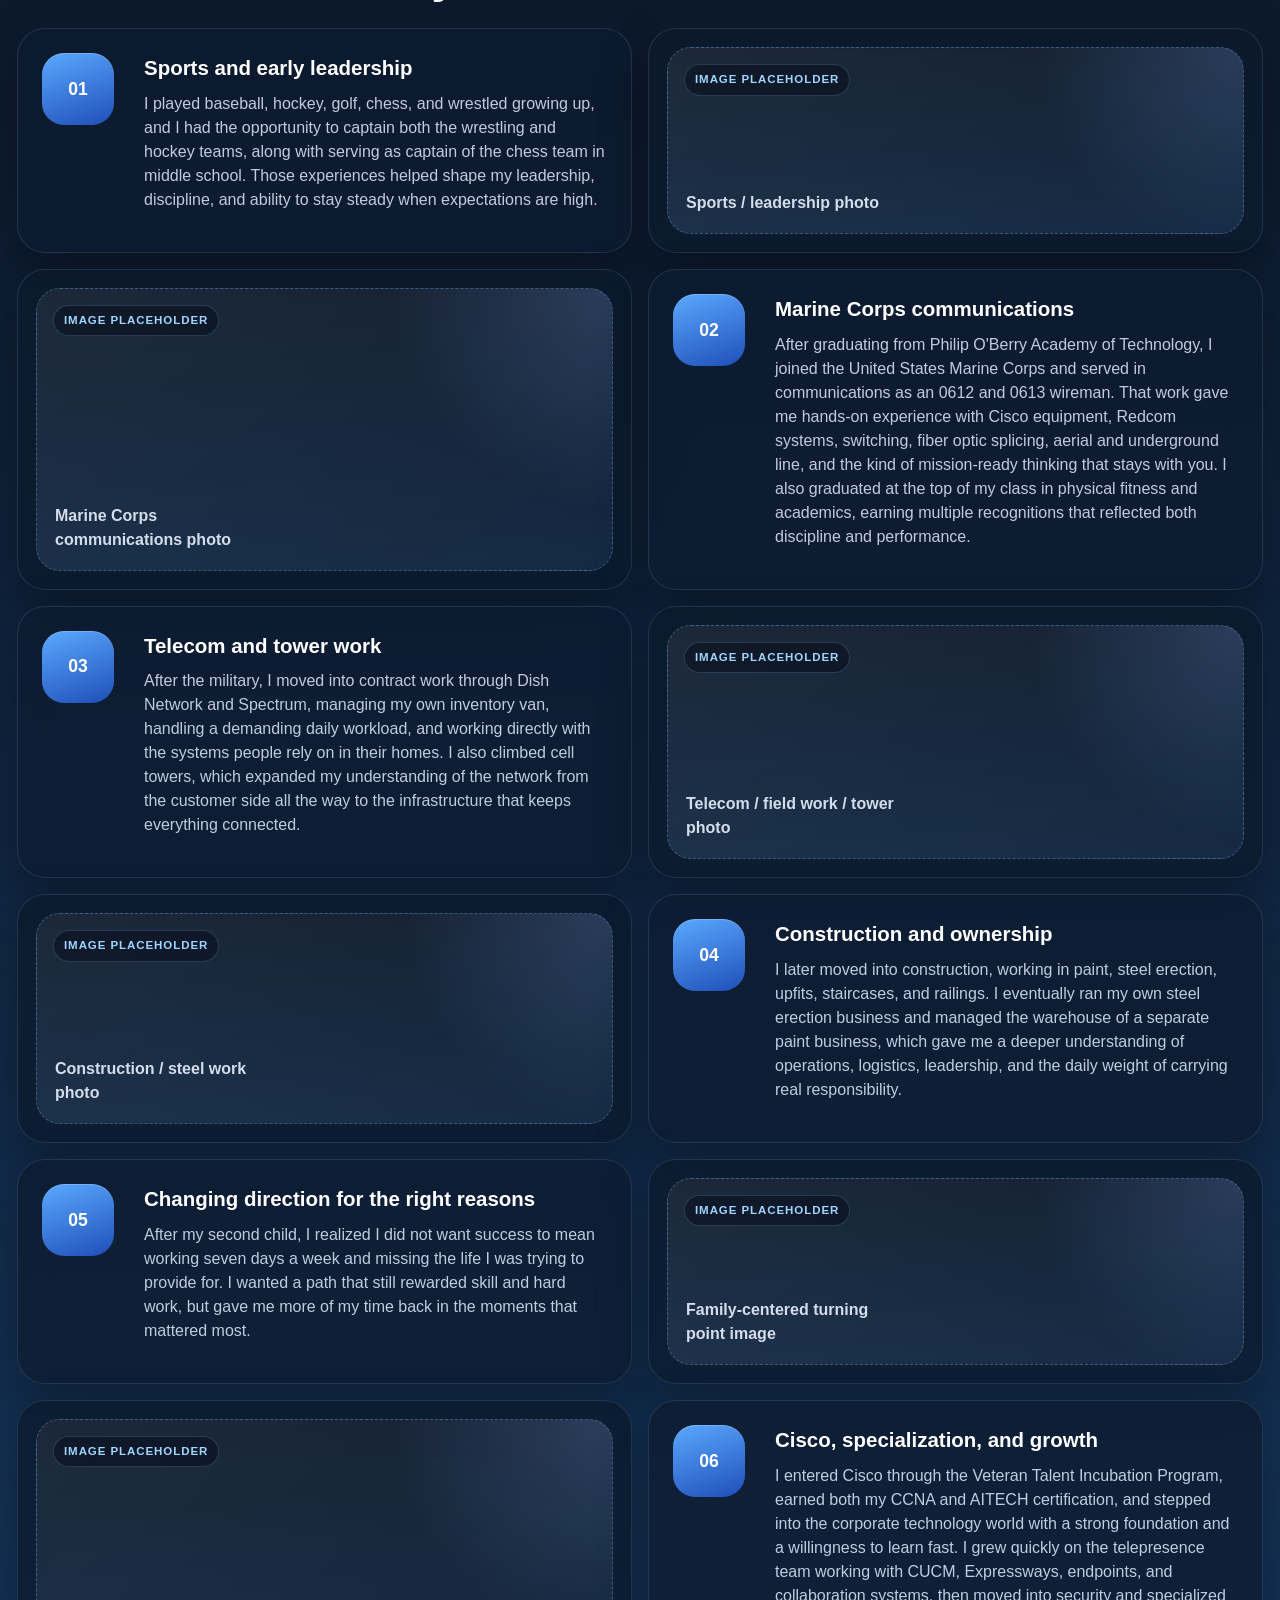
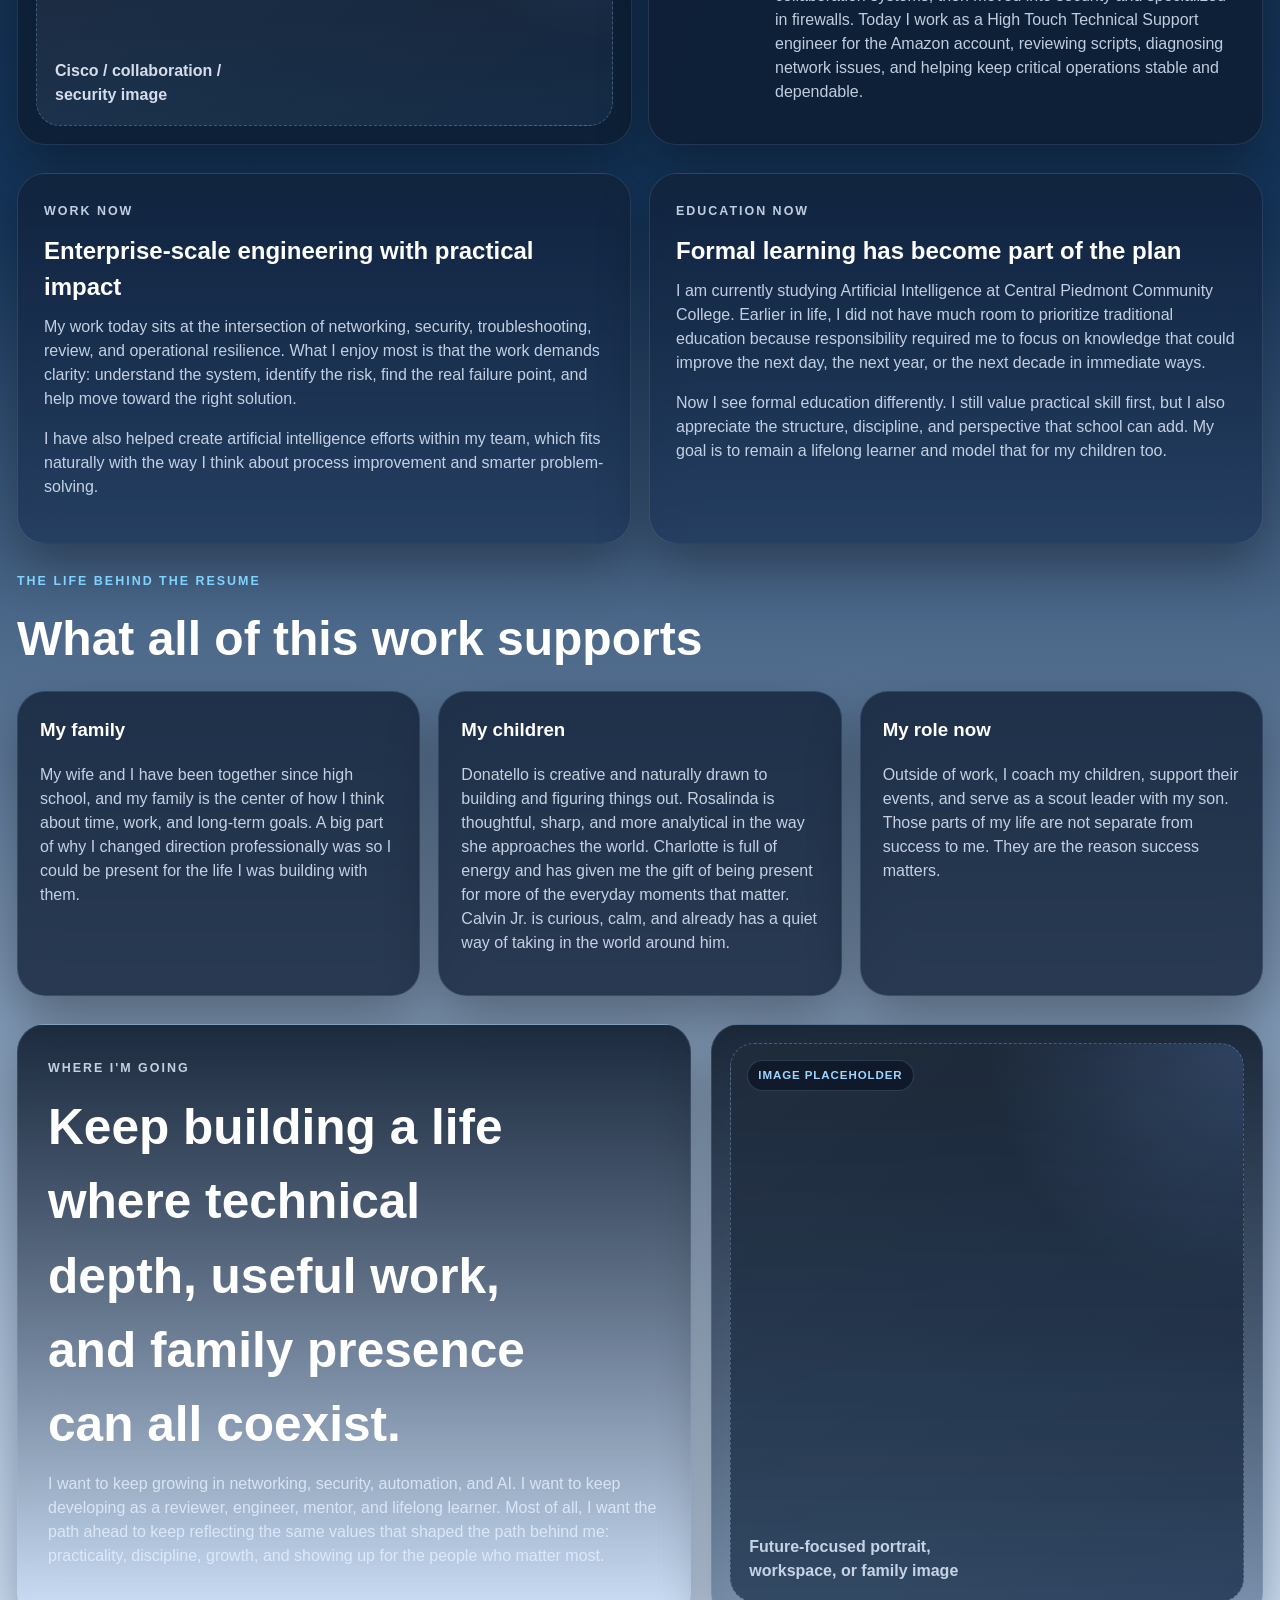
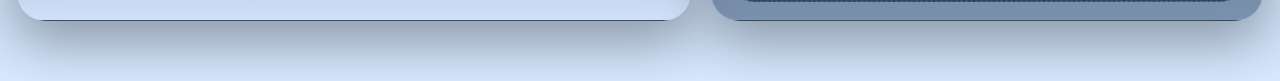
==== commit 518595d1: "Publish personal portrait image" ====
--- a/personal.html
+++ b/personal.html
@@ -40,7 +40,7 @@
               <div class="placeholder-badge">Portrait</div>
               <img
                 class="personal-portrait-image"
-                src="Personal page Photos/Portrit photo.jpg"
+                src="personal-portrait.jpg"
                 alt="Professional portrait of Calvin Anthony Prepetit"
               />
             </div>
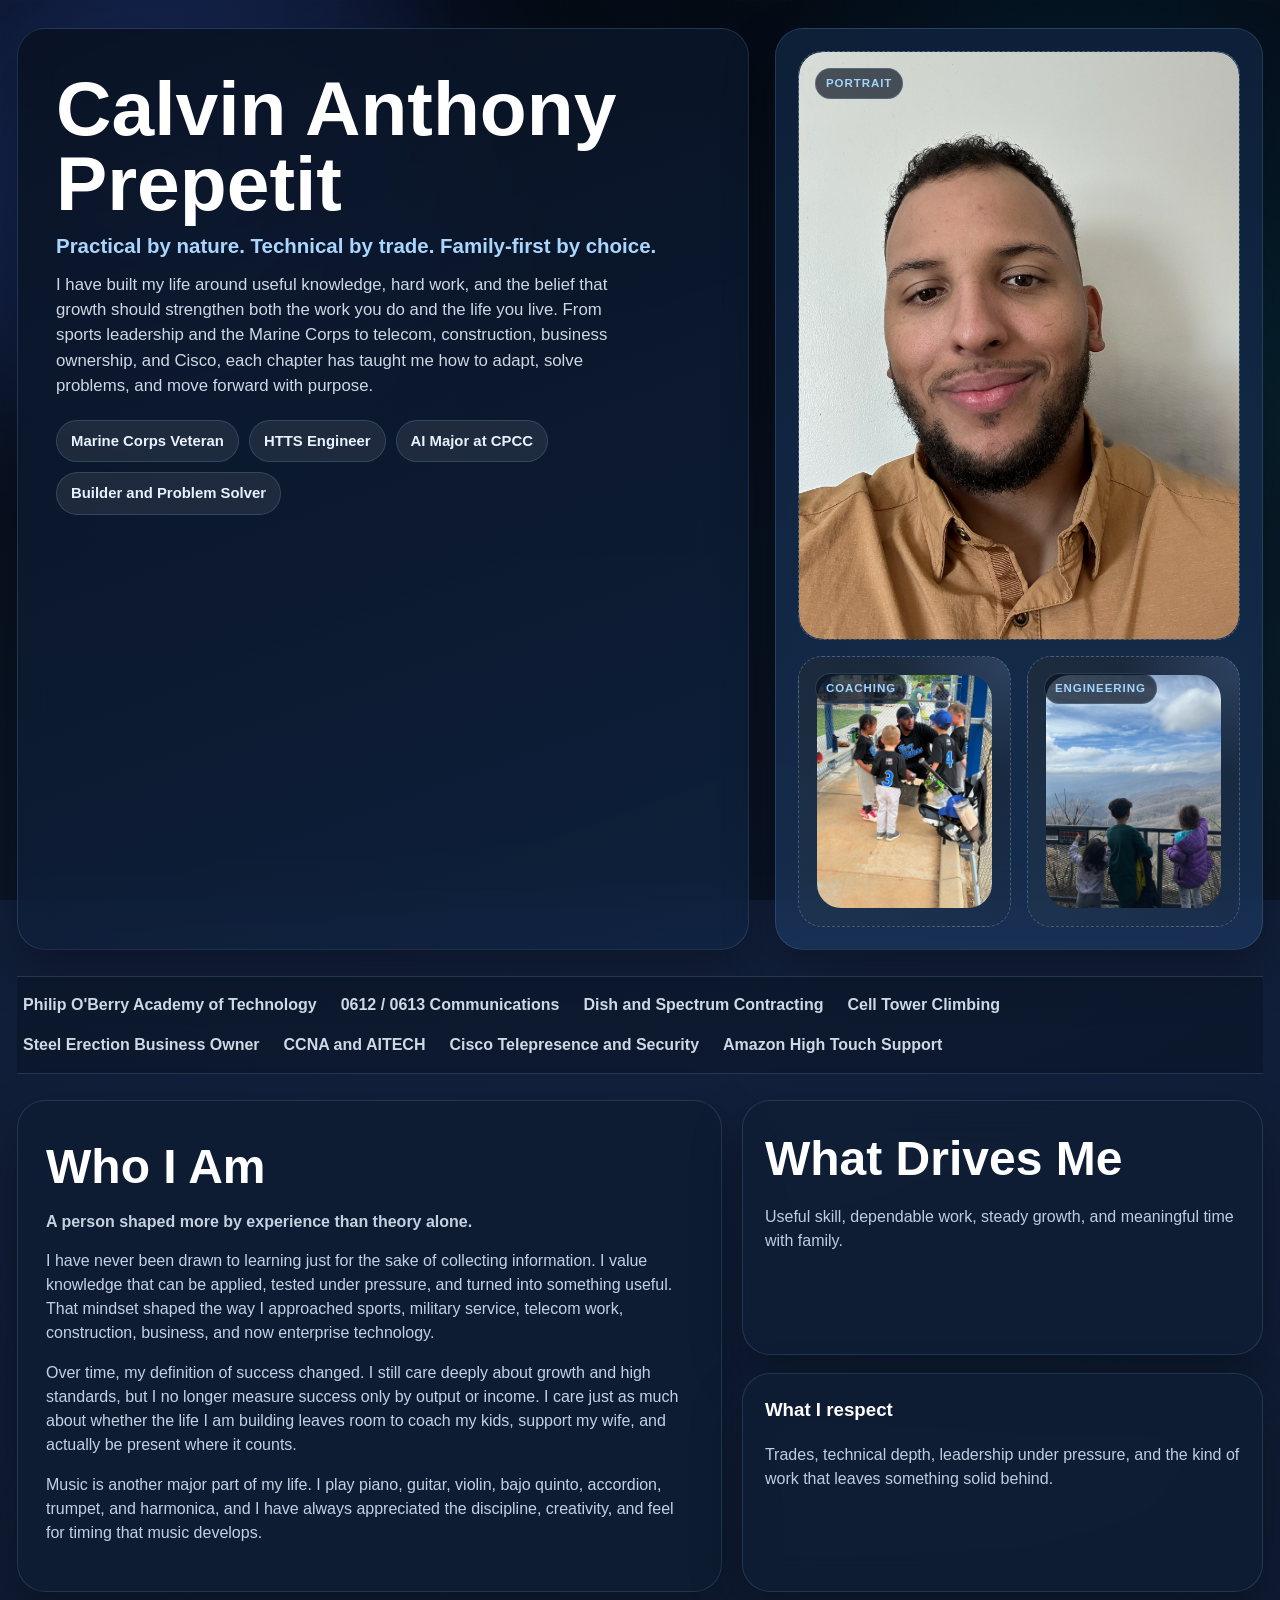
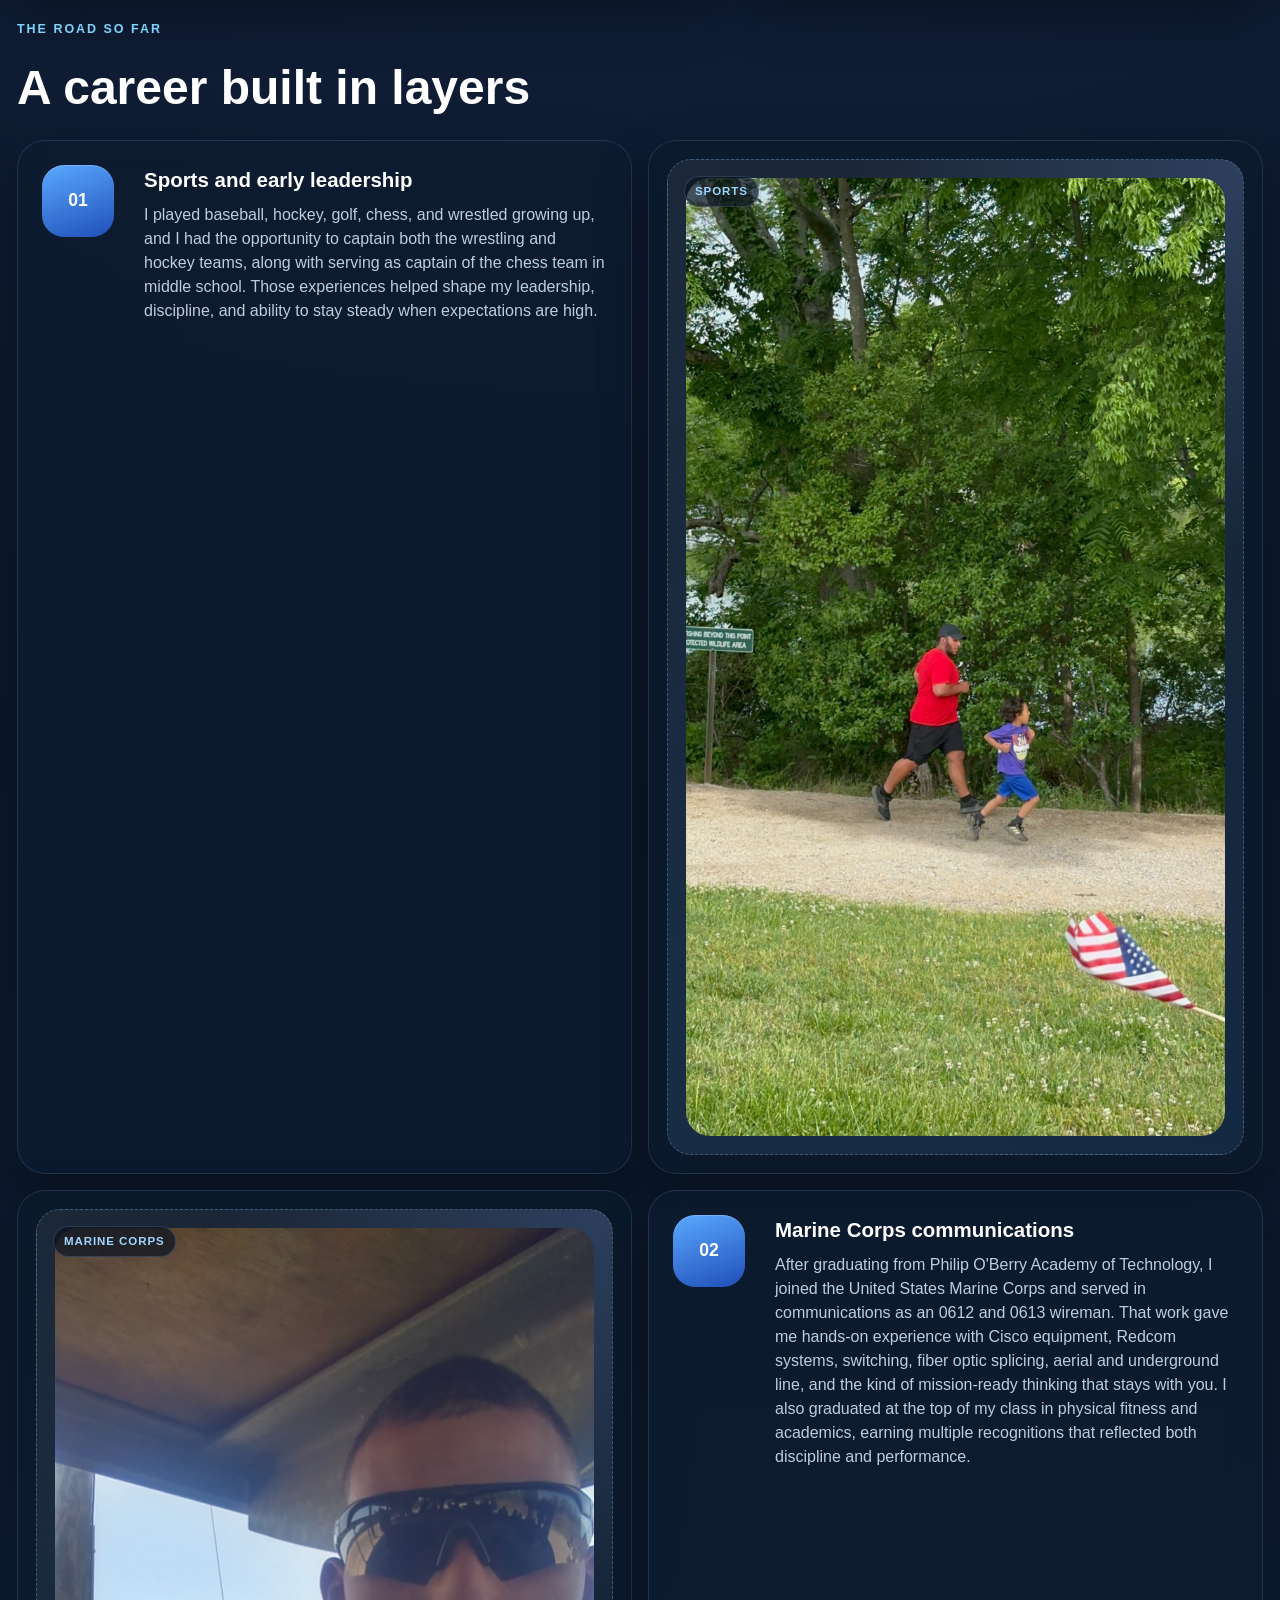
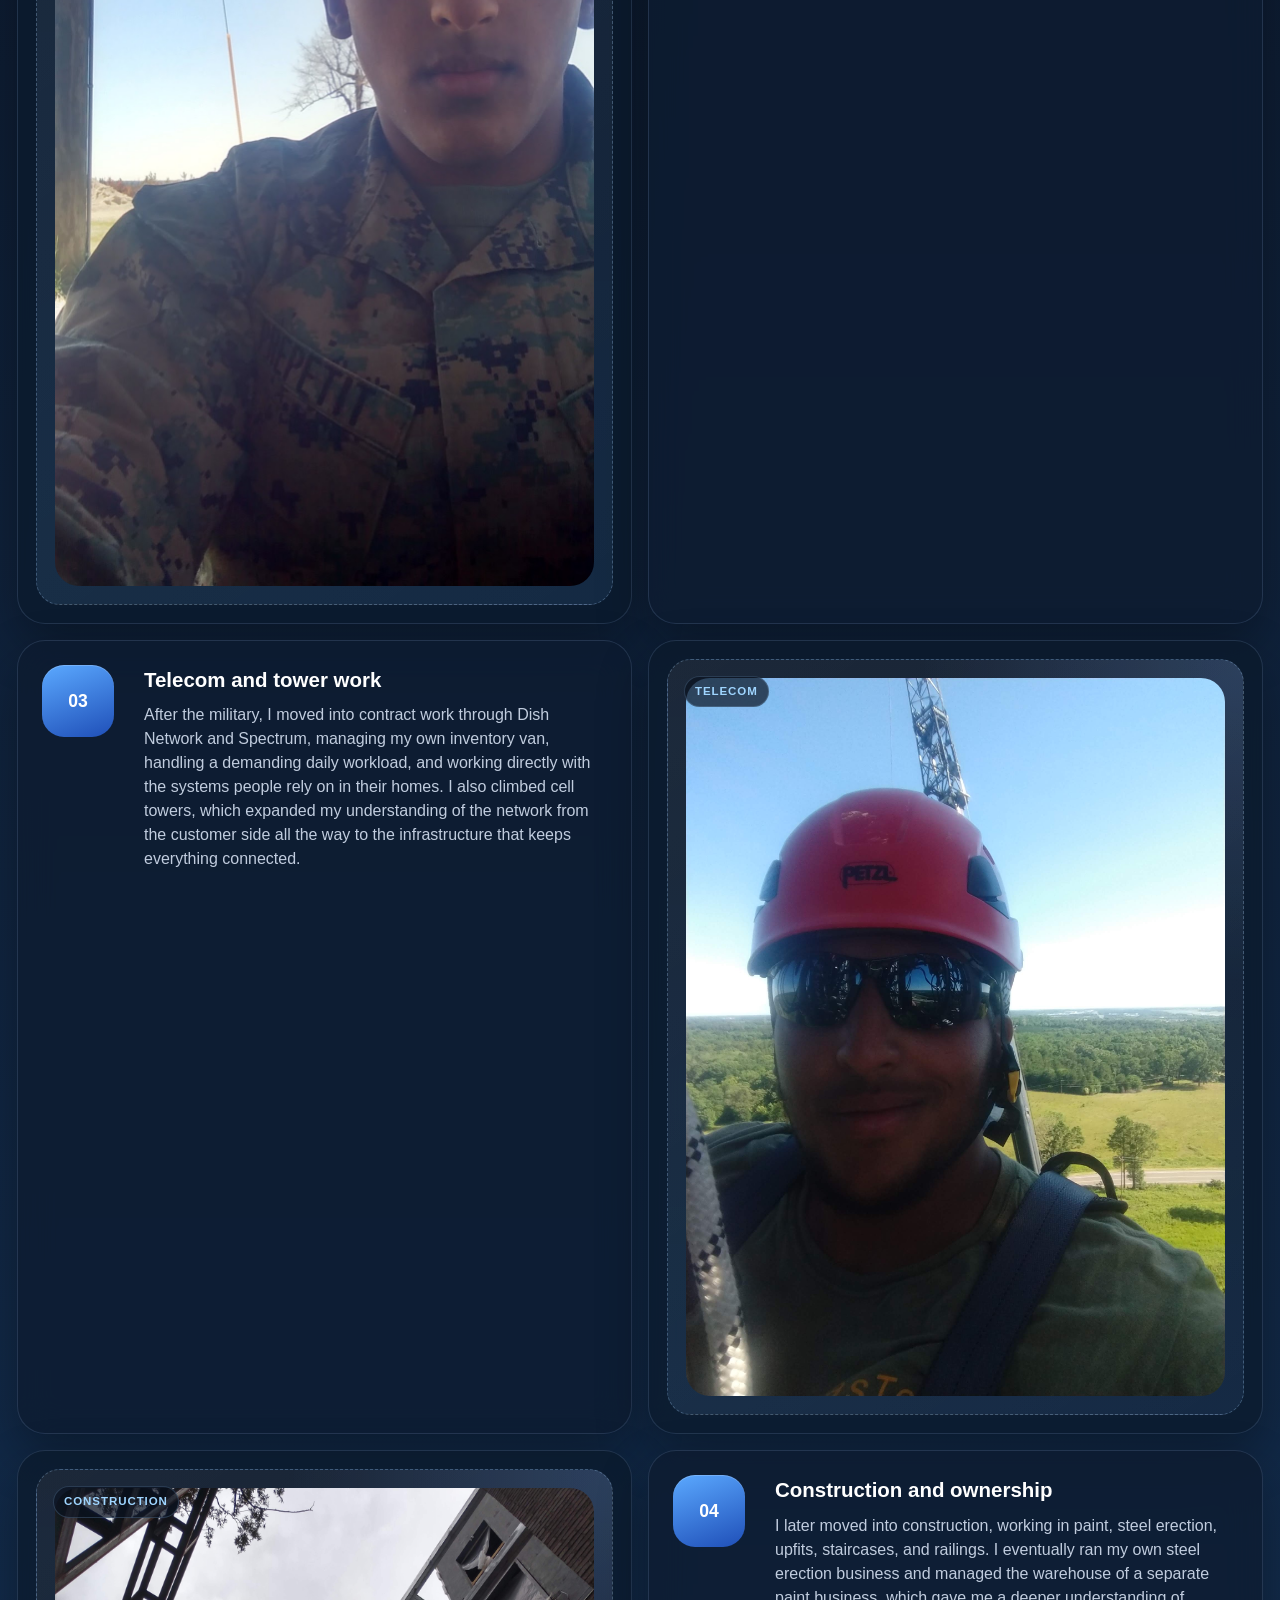
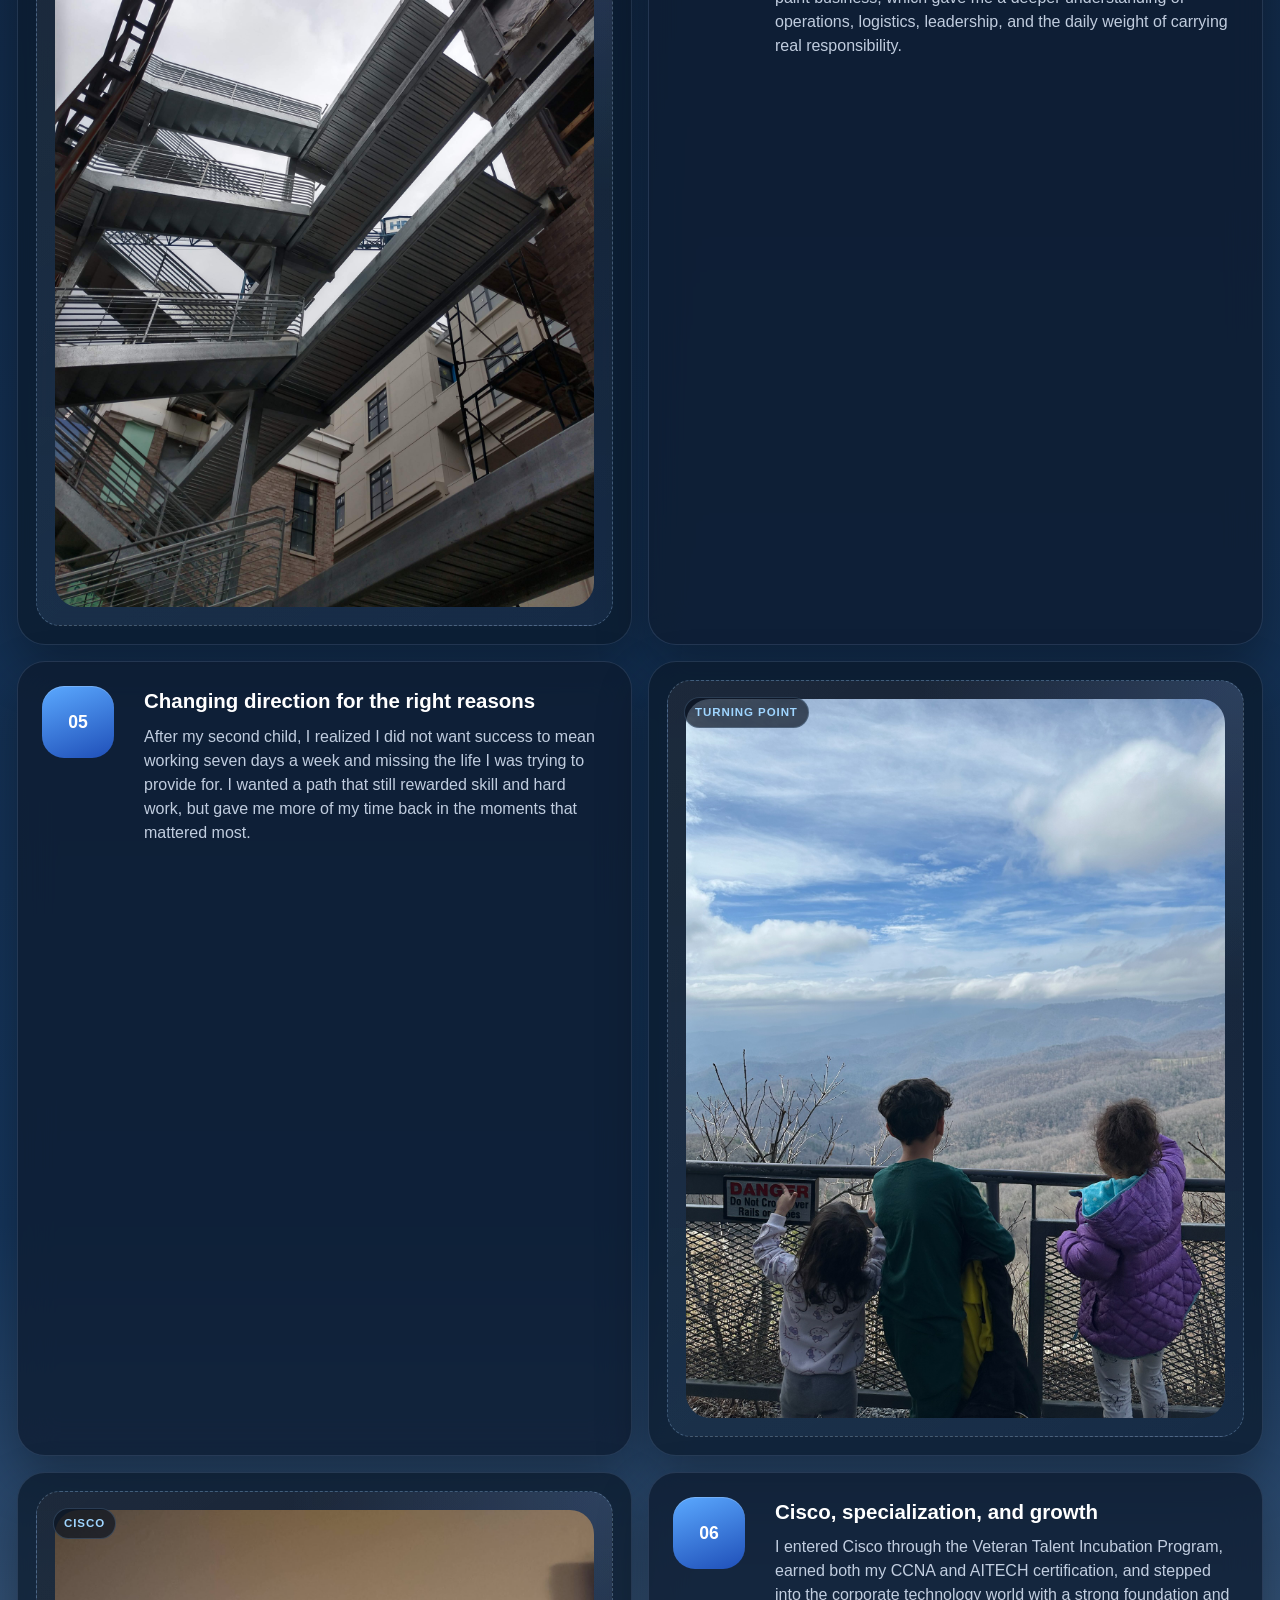
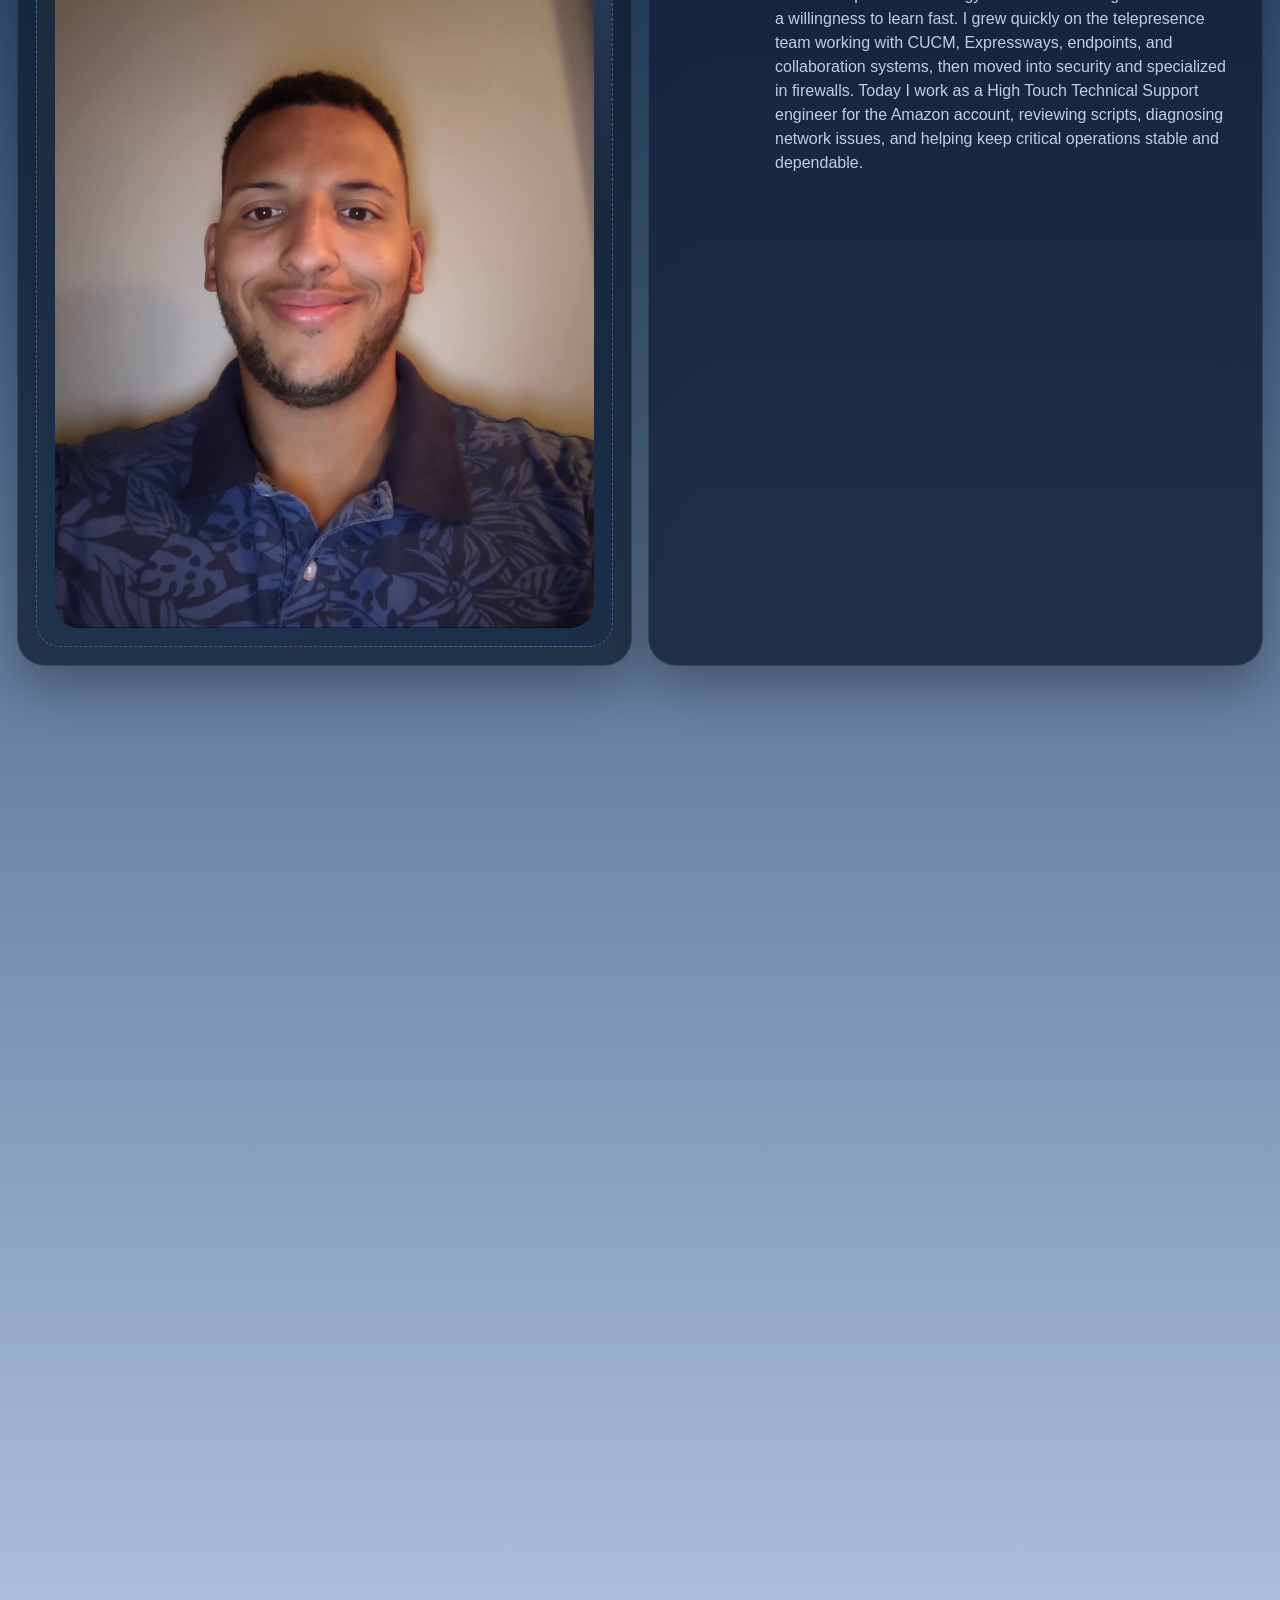
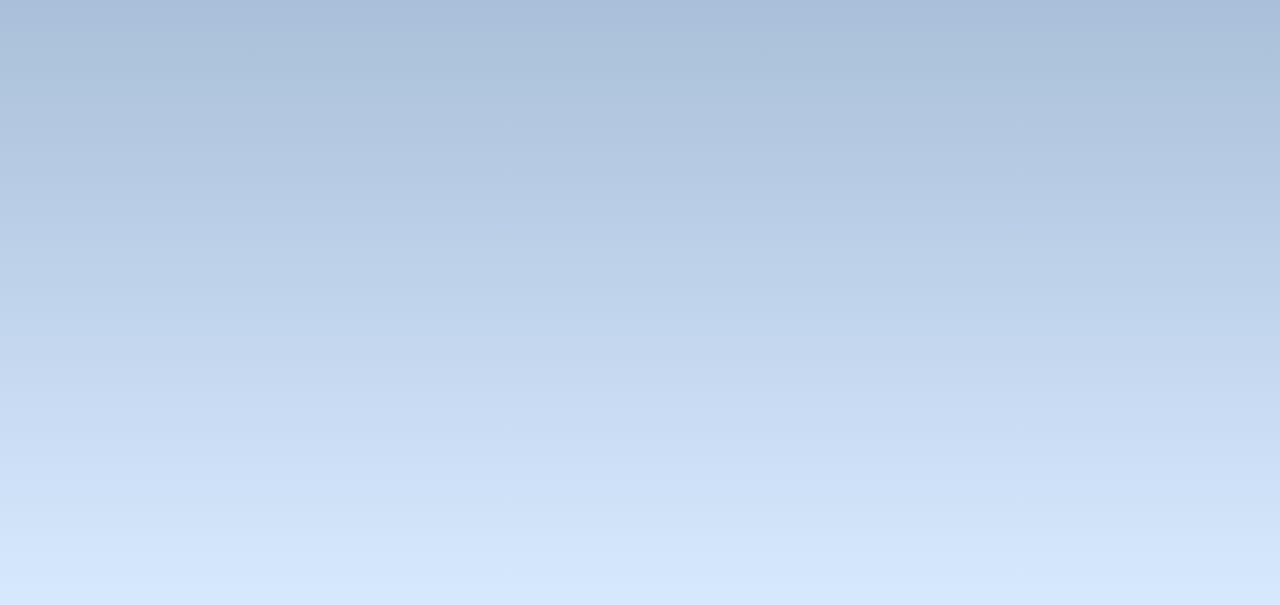
==== commit d542d247: "Replace personal page placeholders with supplied images" ====
--- a/personal.html
+++ b/personal.html
@@ -47,12 +47,20 @@
 
             <div class="placeholder-pair">
               <div class="placeholder-card placeholder-scene">
-                <div class="placeholder-badge">Image Placeholder</div>
-                <p>Family / coaching / scouts moment</p>
+                <div class="placeholder-badge">Coaching</div>
+                <img
+                  class="placeholder-photo"
+                  src="personal-coachingteam.jpg"
+                  alt="Calvin coaching and spending time with his team"
+                />
               </div>
               <div class="placeholder-card placeholder-scene">
-                <div class="placeholder-badge">Image Placeholder</div>
-                <p>Networking / engineering / operations moment</p>
+                <div class="placeholder-badge">Engineering</div>
+                <img
+                  class="placeholder-photo"
+                  src="personal-overlook.jpg"
+                  alt="Calvin in a reflective networking and engineering moment"
+                />
               </div>
             </div>
           </div>
@@ -134,15 +142,23 @@
 
           <article class="journey-visual smooth-card">
             <div class="placeholder-card placeholder-wide">
-              <div class="placeholder-badge">Image Placeholder</div>
-              <p>Sports / leadership photo</p>
-            </div>
-          </article>
-
-          <article class="journey-visual smooth-card">
-            <div class="placeholder-card placeholder-wide">
-              <div class="placeholder-badge">Image Placeholder</div>
-              <p>Marine Corps communications photo</p>
+              <div class="placeholder-badge">Sports</div>
+              <img
+                class="placeholder-photo"
+                src="personal-running.jpg"
+                alt="Calvin in a sports and leadership setting"
+              />
+            </div>
+          </article>
+
+          <article class="journey-visual smooth-card">
+            <div class="placeholder-card placeholder-wide">
+              <div class="placeholder-badge">Marine Corps</div>
+              <img
+                class="placeholder-photo"
+                src="personal-marine.jpg"
+                alt="Calvin during his Marine Corps communications career"
+              />
             </div>
           </article>
 
@@ -182,15 +198,23 @@
 
           <article class="journey-visual smooth-card">
             <div class="placeholder-card placeholder-wide">
-              <div class="placeholder-badge">Image Placeholder</div>
-              <p>Telecom / field work / tower photo</p>
-            </div>
-          </article>
-
-          <article class="journey-visual smooth-card">
-            <div class="placeholder-card placeholder-wide">
-              <div class="placeholder-badge">Image Placeholder</div>
-              <p>Construction / steel work photo</p>
+              <div class="placeholder-badge">Telecom</div>
+              <img
+                class="placeholder-photo"
+                src="personal-tower.jpg"
+                alt="Calvin in telecom field work and tower operations"
+              />
+            </div>
+          </article>
+
+          <article class="journey-visual smooth-card">
+            <div class="placeholder-card placeholder-wide">
+              <div class="placeholder-badge">Construction</div>
+              <img
+                class="placeholder-photo"
+                src="personal-stairs.jpg"
+                alt="Calvin working in construction and steel work"
+              />
             </div>
           </article>
 
@@ -225,15 +249,23 @@
 
           <article class="journey-visual smooth-card">
             <div class="placeholder-card placeholder-wide">
-              <div class="placeholder-badge">Image Placeholder</div>
-              <p>Family-centered turning point image</p>
-            </div>
-          </article>
-
-          <article class="journey-visual smooth-card">
-            <div class="placeholder-card placeholder-wide">
-              <div class="placeholder-badge">Image Placeholder</div>
-              <p>Cisco / collaboration / security image</p>
+              <div class="placeholder-badge">Turning Point</div>
+              <img
+                class="placeholder-photo"
+                src="personal-overlook.jpg"
+                alt="Calvin reflecting on the family-centered turning point in his life"
+              />
+            </div>
+          </article>
+
+          <article class="journey-visual smooth-card">
+            <div class="placeholder-card placeholder-wide">
+              <div class="placeholder-badge">Cisco</div>
+              <img
+                class="placeholder-photo"
+                src="personal-cisco.jpg"
+                alt="Calvin in a Cisco collaboration and security setting"
+              />
             </div>
           </article>
 
@@ -352,8 +384,12 @@
 
         <div class="personal-closing-visual smooth-card">
           <div class="placeholder-card placeholder-closing">
-            <div class="placeholder-badge">Image Placeholder</div>
-            <p>Future-focused portrait, workspace, or family image</p>
+            <div class="placeholder-badge">Life</div>
+            <img
+              class="placeholder-photo"
+              src="personal-life.jpg"
+              alt="Calvin in a future-focused life and family setting"
+            />
           </div>
         </div>
       </section>
--- a/styles.css
+++ b/styles.css
@@ -715,6 +715,15 @@
   max-width: 24ch;
 }
 
+.placeholder-photo {
+  width: 100%;
+  height: 100%;
+  min-height: 100%;
+  object-fit: cover;
+  object-position: center;
+  border-radius: 24px;
+}
+
 .placeholder-portrait {
   min-height: 420px;
   padding: 0;
